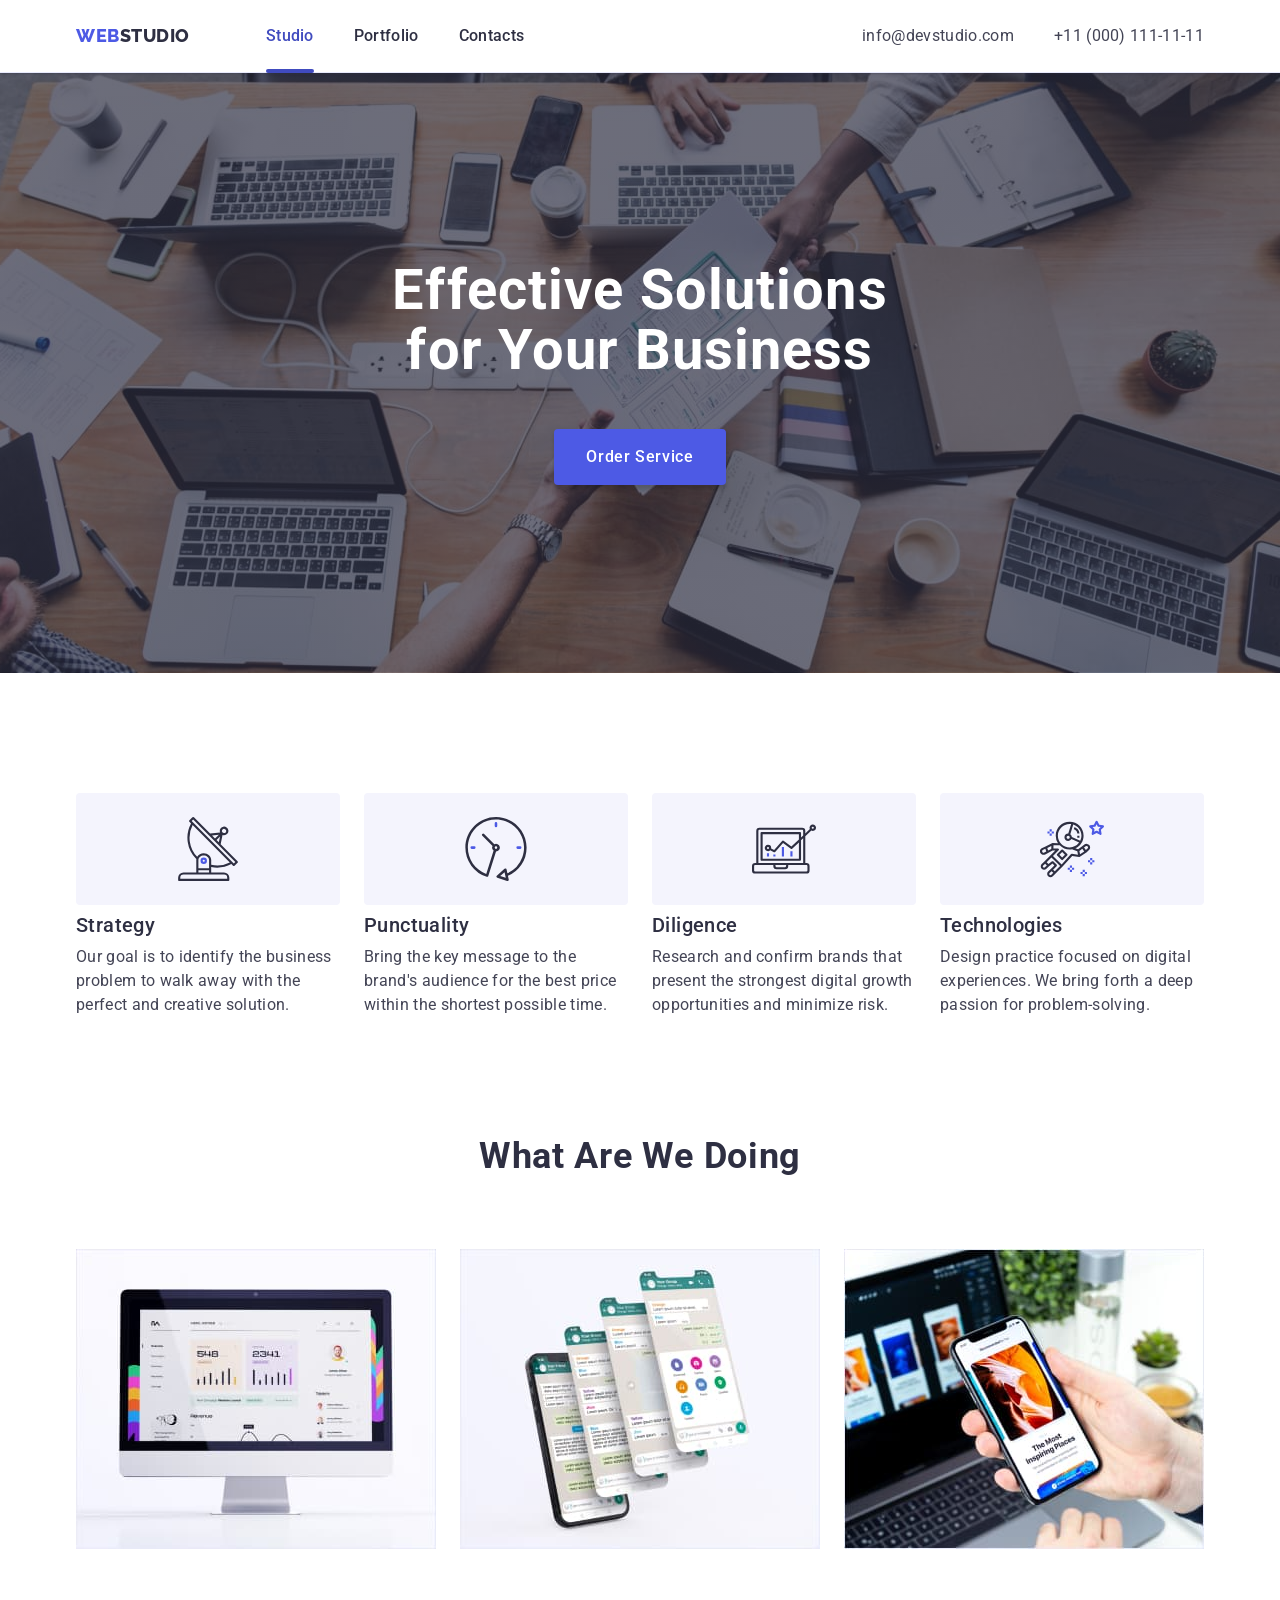
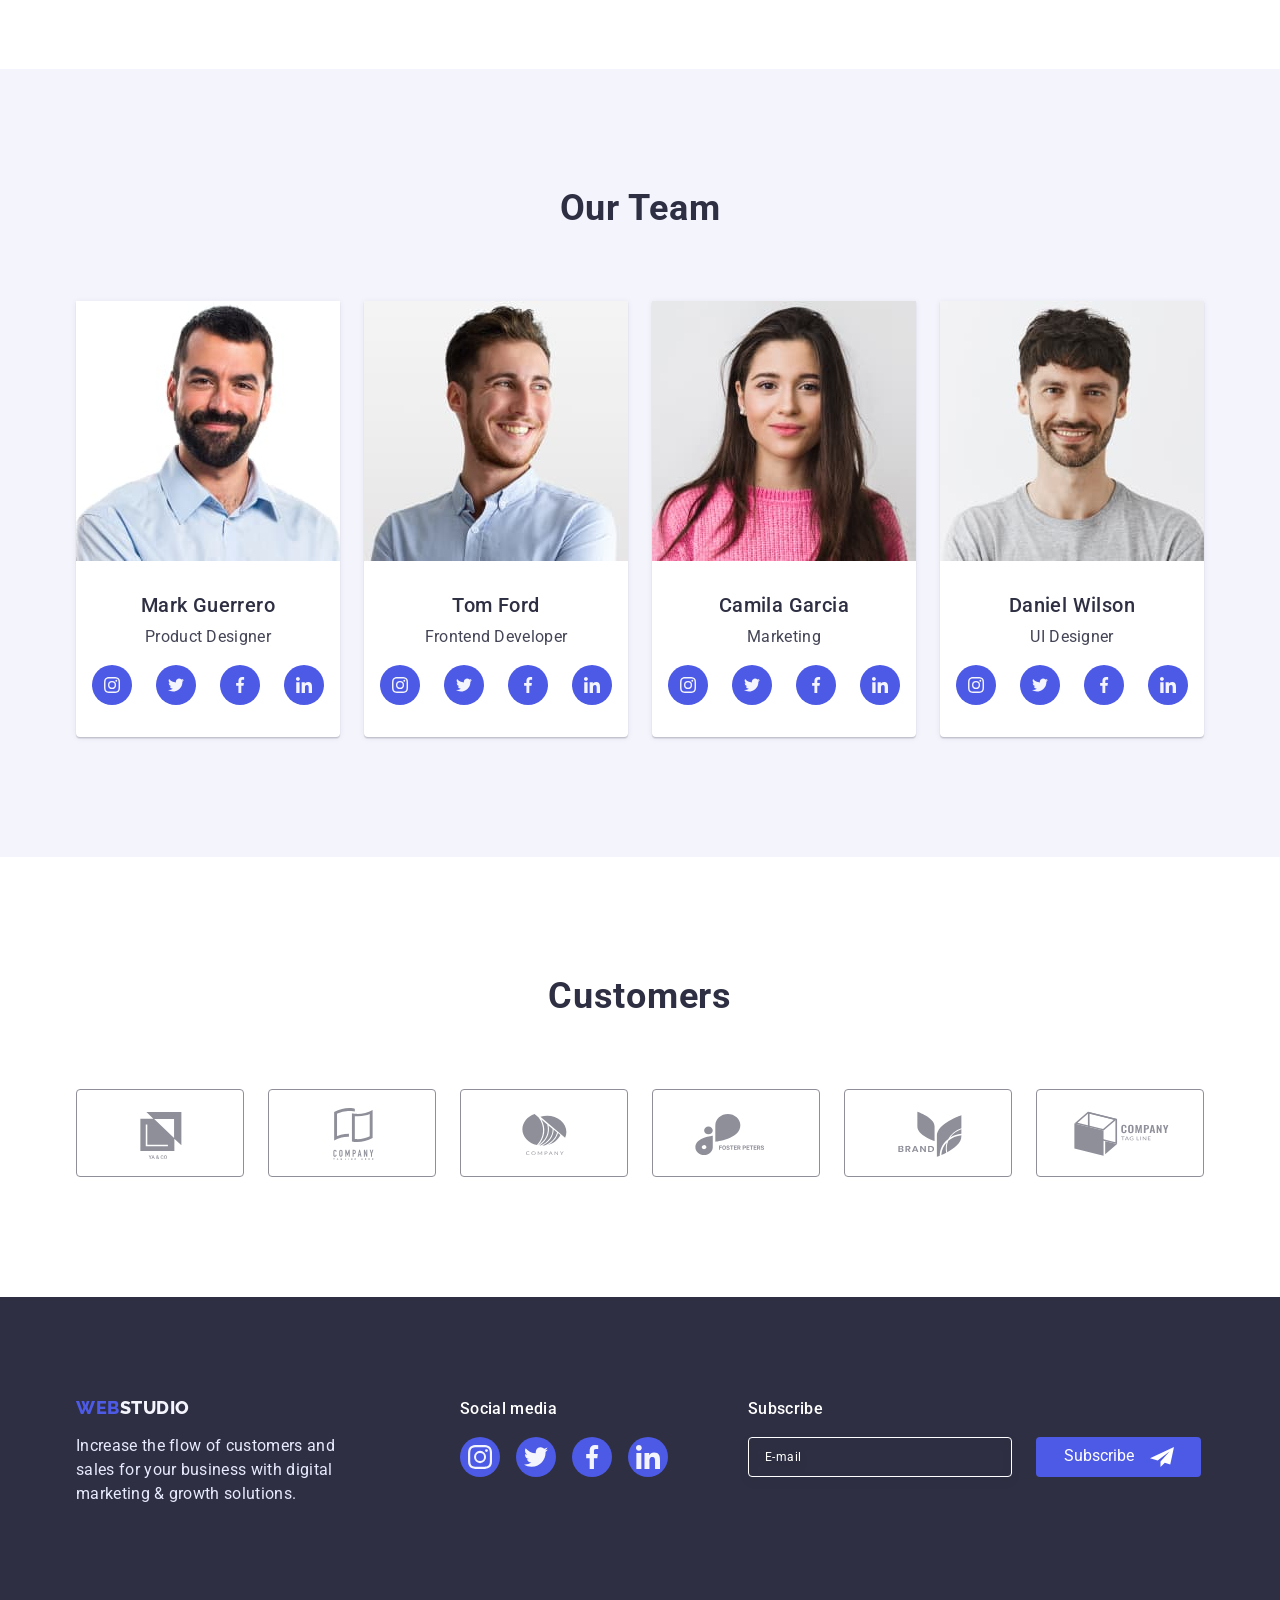
==== index.html @ a4ffb71b "checkbox-hw06" ====
<!DOCTYPE html>
<html lang="en">
<head>
    <meta charset="UTF-8">
    <meta http-equiv="X-UA-Compatible" content="IE=edge">
    <meta name="viewport" content="width=device-width, initial-scale=1.0">
    <title>Document</title>
    <link rel="preconnect" href="https://fonts.googleapis.com">
    <link rel="preconnect" href="https://fonts.gstatic.com" crossorigin>
    <link
        href="https://fonts.googleapis.com/css2?family=Raleway:wght@800&family=Roboto:wght@400;500;700;900&display=swap"
        rel="stylesheet">
    <link rel="stylesheet" href="https://cdnjs.cloudflare.com/ajax/libs/modern-normalize/1.1.0/modern-normalize.css"
        integrity="sha512-Y0MM+V6ymRKN2zStTqzQ227DWhhp4Mzdo6gnlRnuaNCbc+YN/ZH0sBCLTM4M0oSy9c9VKiCvd4Jk44aCLrNS5Q=="
        crossorigin="anonymous" referrerpolicy="no-referrer">
    <link rel="stylesheet" href="./css/styles.css">
</head>
<body>
<!-- HEADER -->
    <header class="main-header">
        <div class="container header-container">
            <nav class="navigation">
                <a class="logo link" href="./index.html">Web<span class="accent-header">Studio</span></a>
                <ul class="nav-menu list">
                    <li class="nav-menu-item"><a class="nav-link studio-link link" href="./index.html">Studio</a></li>
                    <li class="nav-menu-item"><a class="nav-link link" href="./portfolio.html">Portfolio</a></li>
                    <li class="nav-menu-item"><a class="nav-link link" href="">Contacts</a></li>
                </ul>
            </nav>
            <address class="address-header">
                <ul class="address-list list">
                    <li class="address-list-item"><a class="address-info link" href="mailto:info@devstudio.com">info@devstudio.com</a></li>
                    <li class="address-list-item"><a class="address-info link" href="tel:+110001111111">+11 (000) 111-11-11</a></li>
                </ul>
            </address>
        </div>
    </header>
<!-- MAIN -->
    <main>
<!-- SECTION HERO -->
        <section class="section hero">
            <div class="container">
                <h1 class="main-title">Effective Solutions for Your Business</h1>
                <button class="order-btn" type="button" data-modal-open>Order Service</button>
            </div>
        </section>
<!-- SECTION FEATURE -->
        <section class="section section-feature">
            <div class="container">
                <h2 class="visually-hidden">Feature</h2>
                <ul class="feature-list list">
                    <li class="feature-item">
                        <div class="icon-feature-wrap">
                            <svg width="64" height="64" class="icon-feature">
                                <use href="./images/feachures-icons.svg#icon-antenna"></use>
                            </svg>
                        </div>
                        <h3 class="feature-title">Strategy</h3>
                        <p class="feature-desc">Our goal is to identify the business problem to walk away with the perfect and creative solution.</p>
                    </li>
                    <li class="feature-item">
                        <div class="icon-feature-wrap">
                            <svg width="64" height="64" class="icon-feature">
                                <use href="./images/feachures-icons.svg#icon-clock"></use>
                            </svg>
                        </div>
                        <h3 class="feature-title">Punctuality</h3>
                        <p class="feature-desc">Bring the key message to the brand's audience for the best price within the shortest possible time.</p>
                    </li>
                    <li class="feature-item">
                        <div class="icon-feature-wrap">
                            <svg width="64" height="64" class="icon-feature">
                                <use href="./images/feachures-icons.svg#icon-diagram"></use>
                            </svg>
                        </div>
                        <h3 class="feature-title">Diligence</h3>
                        <p class="feature-desc">Research and confirm brands that present the strongest digital growth opportunities and minimize risk.</p>
                    </li>
                    <li class="feature-item">
                        <div class="icon-feature-wrap">
                            <svg width="64" height="64" class="icon-feature">
                                <use href="./images/feachures-icons.svg#icon-astronaut"></use>
                            </svg>
                        </div>
                        <h3 class="feature-title">Technologies</h3>
                        <p class="feature-desc">Design practice focused on digital experiences. We bring forth a deep passion for problem-solving.</p>
                    </li>
                </ul>
            </div>
        </section>
<!-- SECTION WHAT ARE WE DOING -->
        <section class="section we-doing-section">
            <div class="container">
                <h2 class="subtitle">What are we doing</h2>
                <ul class="we-doing-list list">
                    <li class="we-doing-item">
                        <img src="./images/what_are_we_doing/screen.jpg" class="we-doing-img" alt="Computer's screen" width="360" height="300">
                    </li>
                    <li class="we-doing-item">
                        <img src="./images/what_are_we_doing/phones_screens.jpg" class="we-doing-img" alt="Many phone's screens" width="360" height="300">
                    </li>
                    <li class="we-doing-item">
                        <img src="./images/what_are_we_doing/laptop_phone.jpg" class="we-doing-img" alt="laptop and phone" width="360" height="300">
                    </li>
                </ul>
            </div>
        </section>
<!-- SECTION OUR TEAM -->
        <section class="section section-team">
            <div class="container">
                <h2 class="subtitle">Our team</h2>
                <ul class="our-team-list list">
                    <li class="our-team-item">
                        <img src="./images/our_team/mark_guerrero.jpg" class="our-team-img" alt="Photo of Mark Guerrero" width="264" height="260">
                        <div class="team-card-content">
                            <h3 class="worker-name">Mark Guerrero</h3>
                            <p class="worker-position">Product Designer</p>
                            <ul class="team-soc-list list">
                                <li class="team-soc-item item"><a href="" class="team-soc-link link"><svg width="16" height="16" class="team-soc-icon">
                                    <use href="./images/social-icons.svg#icon-instagram"></use>
                                </svg></a></li>
                                <li class="team-soc-item item"><a href="" class="team-soc-link link"><svg width="16" height="16" class="team-soc-icon">
                                    <use href="./images/social-icons.svg#icon-twitter"></use>
                                </svg></a></li>
                                <li class="team-soc-item item"><a href="" class="team-soc-link link"><svg width="16" height="16" class="team-soc-icon">
                                    <use href="./images/social-icons.svg#icon-facebook"></use>
                                </svg></a></li>
                                <li class="team-soc-item item"><a href="" class="team-soc-link link"><svg width="16" height="16" class="team-soc-icon">
                                    <use href="./images/social-icons.svg#icon-linkedin"></use>
                                </svg></a></li>
                            </ul>
                        </div>
                    </li>
                    <li class="our-team-item">
                        <img src="./images/our_team/tom_ford.jpg" class="our-team-img" alt="Photo of Tom Ford" width="264" height="260">
                        <div class="team-card-content">
                            <h3 class="worker-name">Tom Ford</h3>
                            <p class="worker-position">Frontend Developer</p>
                            <ul class="team-soc-list list">
                                <li class="team-soc-item item"><a href="" class="team-soc-link link"><svg width="16" height="16" class="team-soc-icon">
                                    <use href="./images/social-icons.svg#icon-instagram"></use>
                                </svg></a></li>
                                <li class="team-soc-item item"><a href="" class="team-soc-link link"><svg width="16" height="16" class="team-soc-icon">
                                    <use href="./images/social-icons.svg#icon-twitter"></use>
                                </svg></a></li>
                                <li class="team-soc-item item"><a href="" class="team-soc-link link"><svg width="16" height="16" class="team-soc-icon">
                                    <use href="./images/social-icons.svg#icon-facebook"></use>
                                </svg></a></li>
                                <li class="team-soc-item item"><a href="" class="team-soc-link link"><svg width="16" height="16" class="team-soc-icon">
                                    <use href="./images/social-icons.svg#icon-linkedin"></use>
                                </svg></a></li>
                            </ul>
                        </div>
                    </li>
                    <li class="our-team-item">
                        <img src="./images/our_team/camila_garcia.jpg" class="our-team-img" alt="Photo of Camila Garcia" width="264" height="260">
                        <div class="team-card-content">
                            <h3 class="worker-name">Camila Garcia</h3>
                            <p class="worker-position">Marketing</p>
                            <ul class="team-soc-list list">
                                <li class="team-soc-item item"><a href="" class="team-soc-link link"><svg width="16" height="16" class="team-soc-icon">
                                    <use href="./images/social-icons.svg#icon-instagram"></use>
                                </svg></a></li>
                                <li class="team-soc-item item"><a href="" class="team-soc-link link"><svg width="16" height="16" class="team-soc-icon">
                                    <use href="./images/social-icons.svg#icon-twitter"></use>
                                </svg></a></li>
                                <li class="team-soc-item item"><a href="" class="team-soc-link link"><svg width="16" height="16" class="team-soc-icon">
                                    <use href="./images/social-icons.svg#icon-facebook"></use>
                                </svg></a></li>
                                <li class="team-soc-item item"><a href="" class="team-soc-link link"><svg width="16" height="16" class="team-soc-icon">
                                    <use href="./images/social-icons.svg#icon-linkedin"></use>
                                </svg></a></li>
                            </ul>
                        </div>
                    </li>
                    <li class="our-team-item">
                        <img src="./images/our_team/daniel_wilson.jpg" class="our-team-img" alt="Photo of Daniel Wilson" width="264" height="260">
                        <div class="team-card-content">
                            <h3 class="worker-name">Daniel Wilson</h3>
                            <p class="worker-position">UI Designer</p>
                            <ul class="team-soc-list list">
                                <li class="team-soc-item item"><a href="" class="team-soc-link link"><svg width="16" height="16" class="team-soc-icon">
                                    <use href="./images/social-icons.svg#icon-instagram"></use>
                                </svg></a></li>
                                <li class="team-soc-item item"><a href="" class="team-soc-link link"><svg width="16" height="16" class="team-soc-icon">
                                    <use href="./images/social-icons.svg#icon-twitter"></use>
                                </svg></a></li>
                                <li class="team-soc-item item"><a href="" class="team-soc-link link"><svg width="16" height="16" class="team-soc-icon">
                                    <use href="./images/social-icons.svg#icon-facebook"></use>
                                </svg></a></li>
                                <li class="team-soc-item item"><a href="" class="team-soc-link link"><svg width="16" height="16" class="team-soc-icon">
                                    <use href="./images/social-icons.svg#icon-linkedin"></use>
                                </svg></a></li>
                            </ul>
                        </div>
                    </li>
                </ul>
            </div>
        </section>
<!-- SECTION CUSTOMERS -->
        <section class="customers-section section">
            <div class="container">
                <h2 class="subtitle">Customers</h2>
                <ul class="customers-list list">
                    <li class="customers-item item"><a href="" class="customers-link link">
                        <svg width="104" height="56" class="customers-icon">
                            <use href="./images/customers-icons.svg#icon-customer-1"></use>
                        </svg>
                    </a></li>
                    <li class="customers-item item"><a href="" class="customers-link link">
                        <svg width="104" height="56" class="customers-icon">
                            <use href="./images/customers-icons.svg#icon-customer-2"></use>
                        </svg>
                    </a></li>
                    <li class="customers-item item"><a href="" class="customers-link link">
                        <svg width="104" height="56" class="customers-icon">
                            <use href="./images/customers-icons.svg#icon-customer-3"></use>
                        </svg>
                    </a></li>
                    <li class="customers-item item"><a href="" class="customers-link link">
                        <svg width="104" height="56" class="customers-icon">
                            <use href="./images/customers-icons.svg#icon-customer-4"></use>
                        </svg>
                    </a></li>
                    <li class="customers-item item"><a href="" class="customers-link link">
                        <svg width="104" height="56" class="customers-icon">
                            <use href="./images/customers-icons.svg#icon-customer-5"></use>
                        </svg>
                    </a></li>
                    <li class="customers-item item"><a href="" class="customers-link link">
                        <svg width="104" height="56" class="customers-icon">
                            <use href="./images/customers-icons.svg#icon-customer-6"></use>
                        </svg>
                    </a></li>
                </ul>
            </div>
        </section>
    </main>
<!-- FOOTER -->
    <footer class="page-footer">
        <div class="container footer-container">
            <div class="footer-content">
                <a class="logo footer-logo link" href="./index.html">Web<span class="accent-footer">Studio</span></a>
                <p class="footer-text">Increase the flow of customers and sales for your business with digital marketing & growth solutions.</p>
            </div>
            <div class="footer-social">
                <h2 class="footer-header">Social media</h2>
                <ul class="footer-social-list list">
                    <li class="footer-social-item item"><a href="" class="footer-social-link link"><svg width="24" height="24" class="footer-social-icon">
                        <use class="footer-social-icon" href="./images/social-icons.svg#icon-instagram"></use>
                    </svg></a></li>
                    <li class="footer-social-item item"><a href="" class="footer-social-link link"><svg width="24" height="24" class="footer-social-icon">
                        <use href="./images/social-icons.svg#icon-twitter"></use>
                    </svg></a></li>
                    <li class="footer-social-item item"><a href="" class="footer-social-link link"><svg width="24" height="24" class="footer-social-icon">
                        <use href="./images/social-icons.svg#icon-facebook"></use>
                    </svg></a></li>
                    <li class="footer-social-item item"><a href="" class="footer-social-link link"><svg width="24" height="24" class="footer-social-icon">
                        <use href="./images/social-icons.svg#icon-linkedin"></use>
                    </svg></a></li>
                </ul>
            </div>
            <div class="footer-subscribe">
                <h2 class="footer-header">Subscribe</h2>
                <form class="footer-input">
                    <input type="email" name="email" placeholder="E-mail" class="footer-input-email"/>
                    <button type="submit" class="subscribe-btn">Subscribe
                        <svg width="24" height="24" class="footer-plane-icon">
                            <use href="./images/modal-icons.svg#icon-plane"></use>
                        </svg>
                    </button>
                </form>
            </div>
        </div>
    </footer>
<!-- BACKDROP -->
    <div class="backdrop is-hidden" data-modal>
        <div class="modal">
            <button type="button" class="modal-close" data-modal-close>
                <svg width="8" height="8" class="modal-close-icon">
                    <use href="images/social-icons.svg#icon-x-button"></use>
                </svg>
            </button>
            <p class="modal-form-text">Leave your contacts and we will call you back</p>
            <form class="modal-form">
                <div class="input-wraper">
                    <label class="modal-form-label" for="text">Name</label>
                        <div class="input-icon-wrap">
                            <input type="text" name="name" class="modal-form-input" id="text" required/>
                            <svg class="modal-input-icon" width="18" height="24">
                                <use href="./images/modal-icons.svg#icon-modal-person-black"></use>
                            </svg>
                        </div>
                </div>

                <div class="input-wraper">
                    <label class="modal-form-label" for="phone">Phone</label>
                        <div class="input-icon-wrap">
                            <input type="tel" name="phone" class="modal-form-input" id="phone" required/>
                            <svg class="modal-input-icon" width="18" height="24">
                                <use href="./images/modal-icons.svg#icon-modal-phone-black"></use>
                            </svg>
                        </div>
                </div>

                <div class="input-wraper">
                    <label class="modal-form-label" for="email">Email</label>
                        <div class="input-icon-wrap">
                            <input type="email" name="email" class="modal-form-input" id="email">
                            <svg class="modal-input-icon" width="18" height="24">
                                <use href="./images/modal-icons.svg#icon-modal-email-black"></use>
                            </svg>
                        </div>
                </div>

                <div class="textarea-wraper">
                    <label class="modal-form-label" for="usar-comment">Comment</label>
                    <textarea class="modal-textarea" name="comment" id="usar-comment" placeholder="Text input"></textarea>
                </div>

                <div class="checkbox-wraper">
                    <input type="checkbox" class="modal-check" id="privacy" name="user-privacy" value="true"/>
                    <label for="privacy" class="check-text">I accept the terms and conditions of the <a href="">Privacy Policy<a>
                    </label>
                </div>
                <button type="submit" class="send-btn">Send</button>
            </form>
        </div>
    </div>
    <script src="./js/modal.js"></script>
</body>
</html>
---- css/styles.css ----
:root {
    --logo-btn-color: #4d5ae5;
    --hover-color: #404bbf;
    --accent-color: #2e2f42;
    --color-green: #31d0aa;
    --main-color: #434455;
    --color-light-slate: #8e8f99;
    --color-footer-text: #e7e9fc;
    --color-accent-footer: #f4f4fd;
    --color-white: #FFFFFF;
    --color-navy-blue-modal: #2e2f42;
    --color-grey: #2e2f42;
    --gap-8: 8px;
    --gap-24: 24px;
    --gap-40: 40px;
}

p,
h1,
h2,
h3,
h4,
h5,
h6 {
    margin: 0;
}

ul {
    padding-left: 0;
    margin: 0;
}

button {
    cursor: pointer;
}

img {
    display: block;
    max-width: 100%;
}

.list {
    list-style: none;
}

.link {
    text-decoration: none;
}

.section {
    padding-top: 120px;
    padding-bottom: 120px;
}

.container {
    width: 1158px;
    padding-right: 15px;
    padding-left: 15px;
    margin: 0 auto;
}

.visually-hidden {
    position: absolute;
    width: 1px;
    height: 1px;
    margin: -1px;
    border: 0;
    padding: 0;
    white-space: nowrap;
    clip-path: inset(100%);
    clip: rect(0 0 0 0);
    overflow: hidden;
}

body {
    font-family: 'Roboto', sans-serif;
    color: var(--main-color)
}

/***** HEADER *****/

.main-header {
    position: relative;
    padding-top: 24px;
    padding-bottom: 24px;
    border-bottom: 1px solid var(--color-footer-text);
    box-shadow: 0px 2px 1px rgba(46, 47, 66, 0.08), 0px 1px 1px rgba(46, 47, 66, 0.16), 0px 1px 6px rgba(46, 47, 66, 0.08);
}

.header-container {
    display: flex;
    align-items: center;
    justify-content: space-between;
}

.navigation {
    display: flex;
    align-items: center;
}

.navigation > .logo {
    margin-right: 76px;
}

.logo {
    font-family: 'Raleway', sans-serif;
    font-weight: 800;
    font-size: 18px;
    line-height: 1.17;
    letter-spacing: 0.03em;
    text-transform: uppercase;
    color: var(--logo-btn-color);
}

.accent-header {
    color: var(--accent-color);
}

.nav-menu {
    display: flex;
    gap: var(--gap-40);
}

.nav-link {
    font-weight: 500;
    font-size: 16px;
    line-height: 1.5;
    letter-spacing: 0.02em;
    color: var(--accent-color);
    transition-property: color;
    transition-duration: 250ms;
    transition-timing-function: cubic-bezier(0.4, 0, 0.2, 1);
}

.studio-link {
    color: var(--hover-color);
}

.studio-link::after {
    content: '';
    display: block;
    width: 48px;
    height: 4px;
    position: absolute;
    bottom: -1px;
    background: #404BBF;
    border-radius: 2px;
}

.portfolio-link {
    color: var(--hover-color);
}

.portfolio-link::after {
    content: '';
    display: block;
    width: 66px;
    height: 4px;
    position: absolute;
    bottom: -1px;
    background: #404BBF;
    border-radius: 2px;
}

.nav-link:hover,
.nav-link:focus,
.nav-link:active {
    color: var(--hover-color);
}

.address-header {
    font-style: normal;
}

.address-list {
    display: flex;
    gap: var(--gap-40);
}

.address-info {
    font-style: normal;
    font-size: 16px;
    line-height: 1.5;
    letter-spacing: 0.02em;
    color: var(--main-color);
    transition-property: color;
    transition-duration: 250ms;
    transition-timing-function: cubic-bezier(0.4, 0, 0.2, 1);
}

.address-info:is(:hover, :focus) {
    color: var(--hover-color);
}

/***** MAIN *****/

/***** HERO *****/
.hero {
    background-color: var(--accent-color);
    background-image: linear-gradient(rgba(46, 47, 66, 0.7),rgba(46, 47, 66, 0.7)), url(../images/hero-bg.jpg);
    background-repeat: no-repeat;
    background-position: center;
    background-size: cover;
    max-width: 1440px;
    margin: 0 auto;
    padding-top: 188px;
    padding-bottom: 188px;
    text-align: center;
}

.main-title {
    max-width: 496px;
    font-size: 56px;
    line-height: 1.07;
    text-align: center;
    letter-spacing: 0.02em;
    color: var(--color-white);
    margin-bottom: 48px;
    margin-right: auto;
    margin-left: auto;
}

.order-btn {
    font-family: inherit;
    font-weight: 500;
    font-size: 16px;
    line-height: 1.5;
    letter-spacing: 0.04em;
    background-color: var(--logo-btn-color);
    color: var(--color-white);
    box-shadow: 0px 4px 4px rgba(0, 0, 0, 0.15);
    border: none;
    border-radius: 4px;
    padding: 16px 32px;
    margin: 0 auto;
    transition-property: background-color, color;
    transition-duration: 250ms;
    transition-timing-function: cubic-bezier(0.4, 0, 0.2, 1);

}

.order-btn:hover,
.order-btn:focus {
    background-color: var(--hover-color);
    color: var(--color-white);
}

/***** SECTION FEATURE *****/

.feature-container {
    display: flex;
}

.feature-list {
    display: flex;
    gap: var(--gap-24);
}

.feature-item {
    width: calc((100% - 72px)/4);
}

.icon-feature-wrap {
    display: flex;
    justify-content: center;
    align-items: center;
    background: var(--color-accent-footer);
    border-radius: 4px;
    height: 112px;
    margin-bottom: 8px;
}

.feature-title {
    font-weight: 500;
    font-size: 20px;
    line-height: 1.2;
    letter-spacing: 0.02em;
    color: var(--accent-color);
    margin-bottom: 8px;
}

.feature-desc {
    font-size: 16px;
    line-height: 1.5;
    letter-spacing: 0.02em;
}

.subtitle {
    font-size: 36px;
    line-height: 1.11;
    text-align: center;
    letter-spacing: 0.02em;
    text-transform: capitalize;
    color: var(--accent-color);
    margin-bottom: 72px;
}

/***** WHAT ARE WE DOING *****/

.we-doing-section {
    padding-top: 0;
}

.we-doing-list {
    display: flex;
    gap: var(--gap-24);
}

/***** OUR TEAM *****/

.section-team {
    background-color: var(--color-accent-footer);
}

.our-team-list {
    display: flex;
    gap: var(--gap-24);
}

.our-team-item {
    background: var(--color-white);
    box-shadow: 0px 1px 6px rgba(46, 47, 66, 0.08), 0px 1px 1px rgba(46, 47, 66, 0.16), 0px 2px 1px rgba(46, 47, 66, 0.08);
    border-radius: 0px 0px 4px 4px;
    width: calc((100% - 72px)/4);
}

.team-card-content {
    display: flex;
    flex-direction: column;
    justify-content: center;
    align-items: center;
    gap: var(--gap-8);
    padding: 32px 16px;
}

.worker-name {
    font-weight: 500;
    font-size: 20px;
    line-height: 1.2;
    letter-spacing: 0.02em;
    color: var(--accent-color);
}

.worker-position {
    font-size: 16px;
    line-height: 1.5;
    letter-spacing: 0.02em;
    margin-bottom: 8px;
}

.team-soc-list {
    display: flex;
    justify-content: center;
    gap: 24px;
}

.team-soc-item {
    width: 40px;
    height: 40px;
}

.team-soc-link {
    width: 100%;
    height: 100%;
    display: flex;
    align-items: center;
    justify-content: center;
    border-radius: 50%;
    background-color: var(--logo-btn-color);
    transition-property: background-color;
    transition-duration: 250ms;
    transition-timing-function: cubic-bezier(0.4, 0, 0.2, 1);
}

.team-soc-link:hover,
.team-soc-link:focus {
    background-color: var(--hover-color);
}

/***** CUSTOMERS *****/

.customers-list {
    display: flex;
    flex-direction: row;
    align-items: flex-start;
    padding: 0px;
    gap: 24px;
}

.customers-item {
    height: 88px;
    width: calc((100% - 120px)/6);
}

.customers-icon {
    fill: var(--color-light-slate);
    transition-property: fill;
    transition-duration: 250ms;
    transition-timing-function: cubic-bezier(0.4, 0, 0.2, 1);
}

.customers-link {
    width: 100%;
    height: 100%;
    display: flex;
    justify-content: center;
    align-items: center;
    border: 1px solid var(--color-light-slate);
    border-radius: 4px;
    transition-property: border;
    transition-duration: 250ms;
    transition-timing-function: cubic-bezier(0.4, 0, 0.2, 1);
}

.customers-link:hover,
.customers-link:focus {
    border: 1px solid var(--hover-color);
}

.customers-link:hover .customers-icon,
.customers-link:focus .customers-icon {
    fill: var(--hover-color);
}

/***** FOOTER *****/

.page-footer {
    background-color: var(--accent-color);
    padding-top: 100px;
    padding-bottom: 100px;
}

.footer-container {
    display: flex;
}

.footer-content {
    width: 264px;
    margin-right: 120px;
}

.footer-logo {
    display: inline-block;
    padding: 0px;
    margin-bottom: 16px;
}

.accent-footer {
    color: var(--color-accent-footer);
}

.footer-text {
    font-size: 16px;
    line-height: 1.5;
    letter-spacing: 0.02em;
    color: var(--color-footer-text);
}

.footer-social {
    width: 208px;
    margin-right: 80px;
}

.footer-header {
    font-weight: 500;
    font-size: 16px;
    line-height: 1.5;
    letter-spacing: 0.02em;
    color: var(--color-white);
    margin-bottom: 16px;
}

.footer-social-list {
    display: flex;
    justify-content: center;
    gap: 16px;
}


.footer-social-item {
    width: 40px;
    height: 40px;
}

.footer-social-link {
    width: 40px;
    height: 40px;
    display: flex;
    justify-content: center;
    align-items: center;
    padding: 8px;
    border-radius: 50px;
    background-color: var(--logo-btn-color);
    transition-property: background-color;
    transition-duration: 250ms;
    transition-timing-function: cubic-bezier(0.4, 0, 0.2, 1);
}

.footer-social-link:hover,
.footer-social-link:focus {
    background-color: var(--color-green);;
}

.footer-subscribe {
    width: 453px;
}

.footer-input {
    display: flex;
    justify-content: center;
    gap: 24px;
}

.footer-input-email {
    font-size: 12px;
    line-height: 2;
    display: flex;
    align-items: center;
    letter-spacing: 0.04em;
    color: var(--color-white);
    padding: 8px 16px;
    width: 264px;
    height: 40px;
    border: 1px solid #FFFFFF;
    filter: drop-shadow(0px 4px 4px rgba(0, 0, 0, 0.15));
    border-radius: 4px;
    background-color: transparent;
}

.footer-input-email::placeholder {
    font-size: 12px;
    line-height: 2;
    display: flex;
    align-items: center;
    letter-spacing: 0.04em;
    color: var(--color-white);
}

.subscribe-btn {
    display: flex;
    justify-content: center;
    align-items: center;
    gap: 16px;
    padding: 8px 24px;
    width: 165px;
    height: 40px;
    background-color:  var(--logo-btn-color);
    color: var(--color-white);
    border-color: transparent;
    border-radius: 4px;
    transition-property: background-color, color;
    transition-duration: 250ms;
    transition-timing-function: cubic-bezier(0.4, 0, 0.2, 1);
}

.subscribe-btn:hover,
.subscribe-btn:focus {
    background-color: var(--hover-color);
    color: var(--color-white);
}

/***** BACKDROP *****/

.backdrop {
    position: fixed;
    top: 0;
    width: 100%;
    height: 100%;
    background-color: rgba(46, 47, 66, 0.4);
    transition: opacity, visibility;
    transition-duration: 300ms;
    transition-timing-function: linear;
}

.is-hidden {
    opacity: 0;
    visibility: hidden;
    pointer-events: none;
}

.modal {
    position: absolute;
    top: 50%;
    left: 50%;
    padding: 32px;
    width: 408px;
    min-height: 576px;
    background-color: #FCFCFC;
    box-shadow: 0px 1px 1px rgba(0, 0, 0, 0.14), 0px 1px 3px rgba(0, 0, 0, 0.12), 0px 2px 1px rgba(0, 0, 0, 0.2);
    border-radius: 4px;
    transform: translate(-50%, -50%) scaleY(1);
    transition: transform 300ms linear;
}

.backdrop.is-hidden .modal {
    transform: translate(-50%, -50%) scaleY(0);
}

.modal-close {
    position: absolute;
    top: 32px;
    left: 360px;
    margin-bottom: 24px;
    display: flex;
    justify-content: center;
    align-items: center;
    margin-left: auto;
    width: 24px;
    height: 24px;
    background-color: var(--color-footer-text);
    border: 1px solid rgba(0, 0, 0, 0.1);
    border-radius: 50%;
}

.modal-close:hover,
.modal-close:focus {
    background-color: var(--hover-color);
    border-radius: 50%;
}

.modal-close:hover .modal-close-icon,
.modal-close:hover .modal-close-icon {
    fill: var(--color-white);
}

.modal-form-text {
    margin-bottom: 16px;
    font-weight: 500;
    font-size: 16px;
    line-height: 1.5;
    text-align: center;
    letter-spacing: 0.02em;
    color: #2E2F42;
}

.modal-form-label {
    display: block;
    margin-bottom: 4px;
    font-size: 12px;
    line-height: 1.17;
    letter-spacing: 0.04em;
    color: #8E8F99;
}

.input-icon-wrap {
    position: relative;
}

.modal-form-input {
    padding-left: 38px;
    width: 100%;
    height: 40px;
    border: 1px solid rgba(46, 47, 66, 0.4);
    border-radius: 4px;
    background-color: transparent;
    font-size: 14px;
    color: #2E2F42;
    outline: transparent;
}

.modal-input-icon {
    position: absolute;
    top: 8px;
    left: 16px;
}

.input-wraper {
    margin-bottom: 8px;
}

.modal-form-input:focus {
    border-color: #4D5AE5;
}

.modal-form-input:focus + .modal-input-icon {
    fill: #4D5AE5;
}

.textarea-wraper {
    margin-bottom: 16px;
}

.modal-textarea {
    padding: 8px 16px;
    width: 100%;
    height: 120px;
    border: 1px solid rgba(46, 47, 66, 0.4);
    border-radius: 4px;
    background-color: transparent;
    font-size: 14px;
    color: #2E2F42;
    resize: none;
    outline: transparent;
}

.modal-textarea:focus {
    border-color: #4D5AE5;
}

.checkbox-wraper {
    margin-bottom: 24px;
}

.check-text::before {
    content: '';
    display: block;
    width: 16px;
    height: 16px;
    border: 1px solid rgba(46, 47, 66, 0.4);
    border-radius: 2px;
}

.check-text {
    display: flex;
}

.send-btn {
    width: 169px;
    height: 56px;
    background-color: #4D5AE5;
    box-shadow: 0px 4px 4px rgba(0, 0, 0, 0.15);
    border-radius: 4px;
    border-color: transparent;
    color: #ffffff;font-weight: 500;
    line-height: 1.5;
    letter-spacing: 0.04em;
    display: flex;
    justify-content: center;
    align-items: center;
    padding: 16px 32px;
}

/*--------- PORTFOLIO ---------*/

/***** BUTTON LIST *****/

.project-btn {
    font-family: inherit;
    font-weight: 500;
    font-size: 16px;
    line-height: 1.5;
    letter-spacing: 0.04em;
    background-color: var(--color-accent-footer);
    color: var(--logo-btn-color);
    border: 1px solid var(--color-footer-text);
    border-radius: 4px;
    padding: 12px 24px;
    transition-property: background-color, color, box-shadow, border-color;
    transition-duration: 250ms;
    transition-timing-function: cubic-bezier(0.4, 0, 0.2, 1);
}

.project-btn:hover,
.project-btn:focus {
    background-color: var(--hover-color);
    color: var(--color-white);
    box-shadow: 0px 3px 1px rgba(0, 0, 0, 0.1), 0px 2px 1px rgba(0, 0, 0, 0.08), 0px 2px 2px rgba(0, 0, 0, 0.12);
    border-color: var(--hover-color);
}

.project-btn-list {
    display: flex;
    flex-direction: row;
    justify-content: center;
    align-items: flex-start;
    padding: 0px;
    gap: var(--gap-24);
    margin-bottom: 72px;
}

.project-card-link {
    display: block;
    transition-property: box-shadow;
    transition-duration: 250ms;
    transition-timing-function: cubic-bezier(0.4, 0, 0.2, 1);
}

.project-card-link:hover,
.project-card-link:focus {
    box-shadow: 0px 1px 6px rgba(46, 47, 66, 0.08), 0px 1px 1px rgba(46, 47, 66, 0.16), 0px 2px 1px rgba(46, 47, 66, 0.08);
}

/***** PROJECTS LIST *****/

.projects-section {
    padding-top: 96px;
}

.project-list {
    display: flex;
    flex-wrap: wrap;
    gap: 48px 24px;
}

.project-item {
    width: calc((100% - 48px)/3);
}

.project-card-link:hover .overlay,
.project-card-link:focus .overlay {
    transform: translate(0, 0);
}

.project-card-content {
    display: flex;
    flex-direction: column;
    justify-content: center;
    align-items: flex-start;
    padding: 32px 16px;
    gap: var(--gap-8);
    border: 1px solid var(--color-footer-text);
    border-top: none;
}

.project-card {
    position: relative;
    overflow: hidden;
}

.overlay {
    position: absolute;
    top: 0;
    left: 0;
    width: 100%;
    height: 100%;
    transform: translate(0, 100%);
    transition-property: transform;
    transition-duration: 250ms;
    transition-timing-function: cubic-bezier(0.4, 0, 0.2, 1);

    padding: 40px 32px;
    font-size: 16px;
    line-height: 1.5;
    letter-spacing: 0.02em;
    color: var(--color-accent-footer);
    background: var(--logo-btn-color);
}

.project-name {
    font-weight: 500;
    font-size: 20px;
    line-height: 1.2;
    letter-spacing: 0.02em;
    color: var(--accent-color);
}

.project-type {
    font-size: 16px;
    line-height: 1.5;
    letter-spacing: 0.02em;
    color: var(--main-color);
}
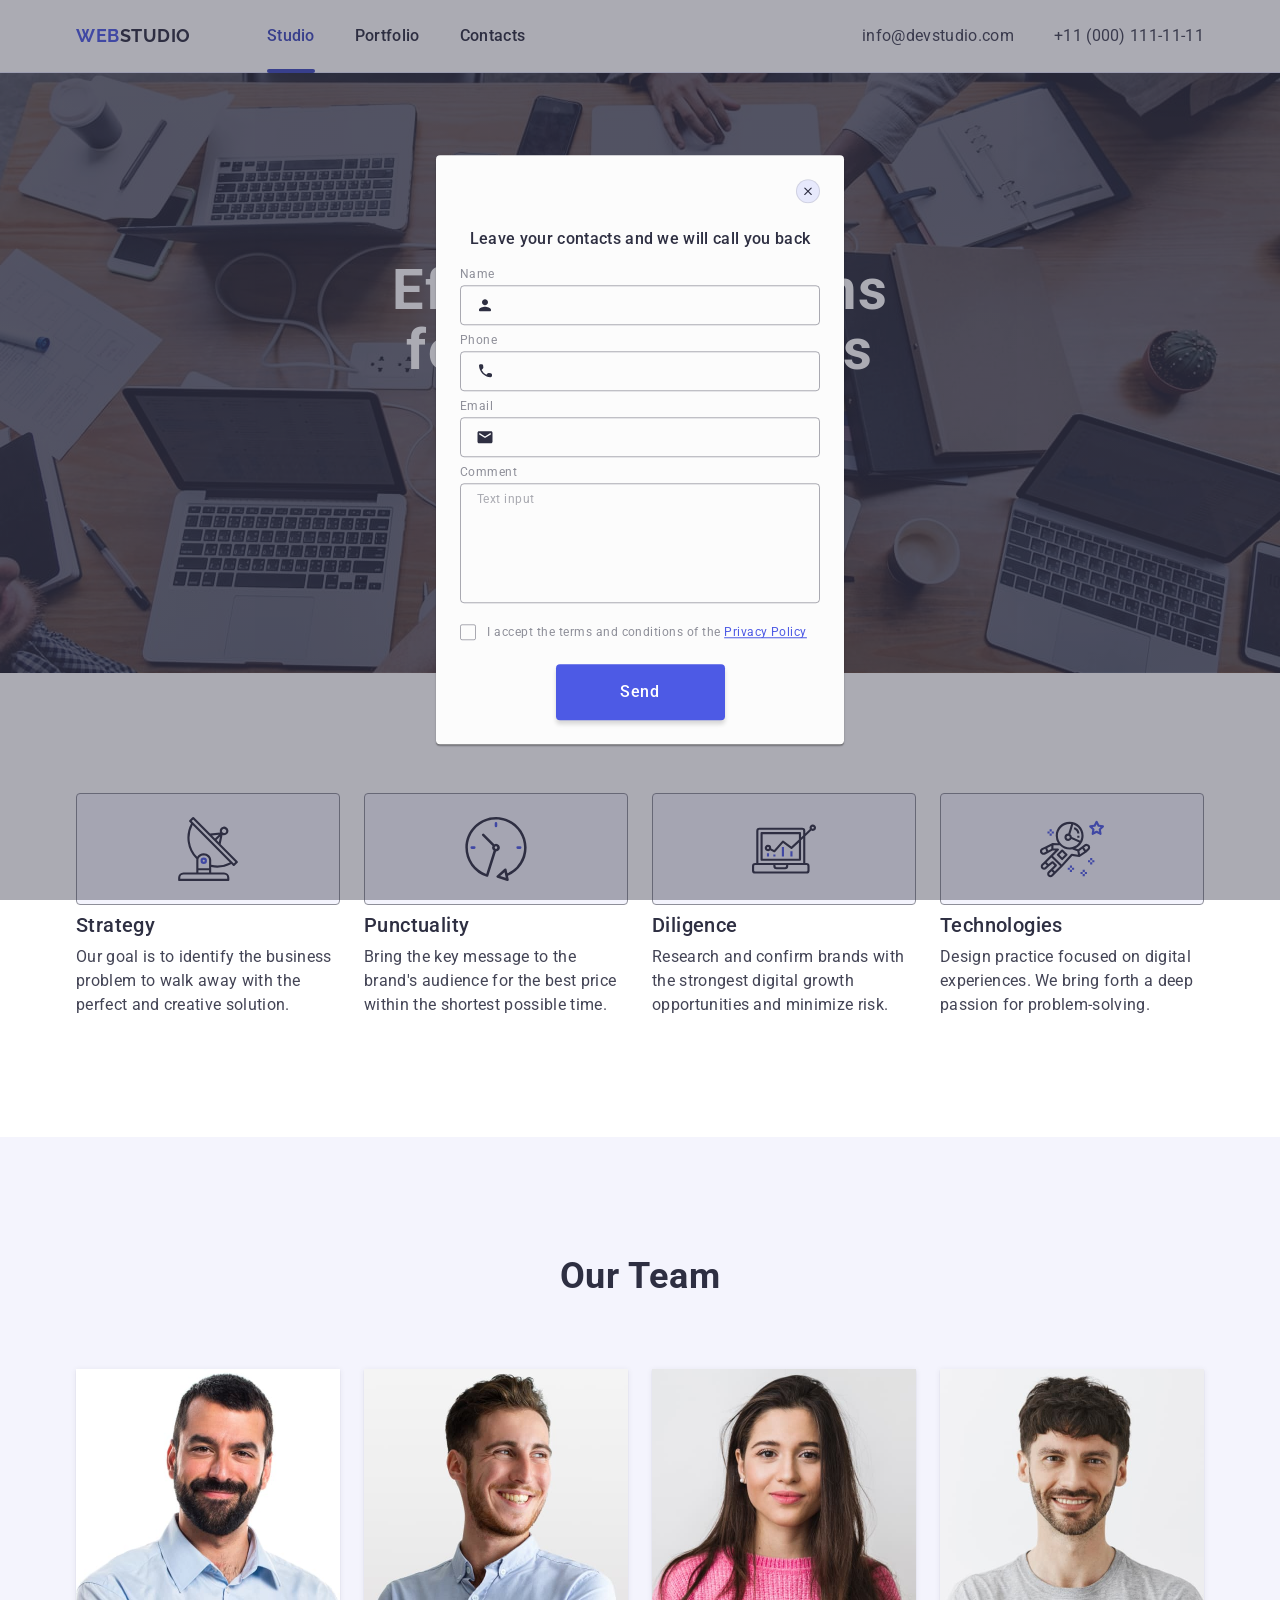
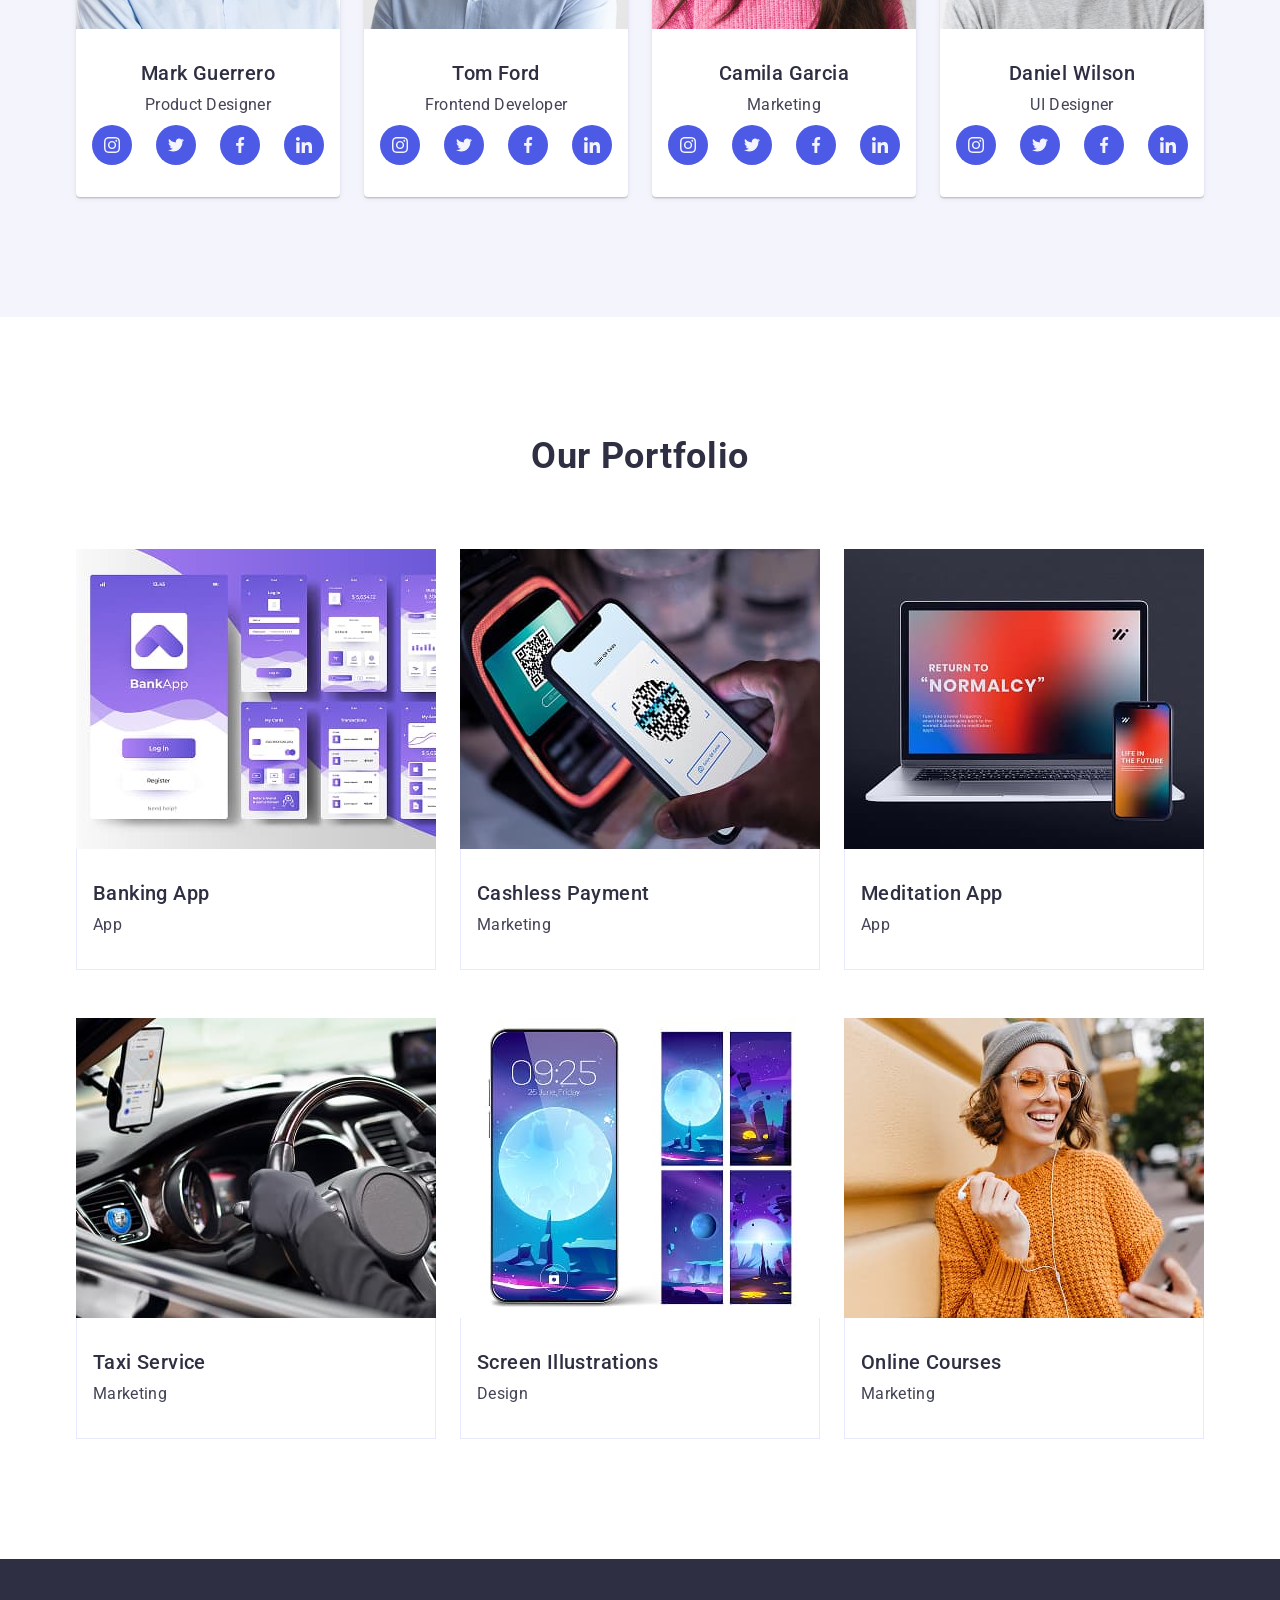
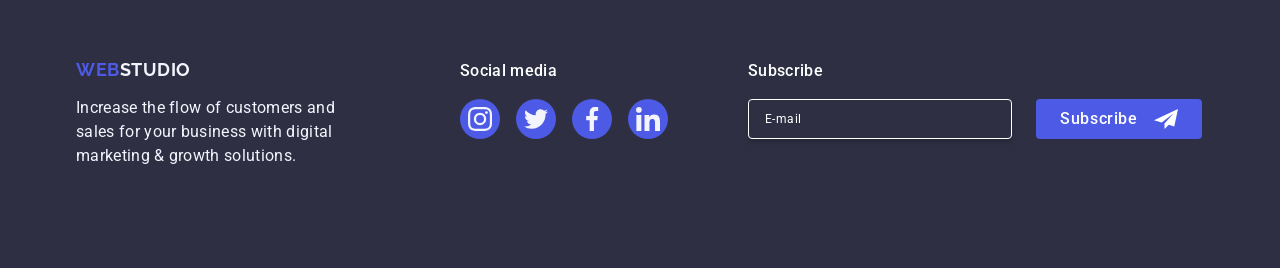
==== commit 1ba34d9e: "Initial commit" ====
--- a/index.html
+++ b/index.html
@@ -1,332 +1,600 @@
 <!DOCTYPE html>
 <html lang="en">
-<head>
-    <meta charset="UTF-8">
-    <meta http-equiv="X-UA-Compatible" content="IE=edge">
-    <meta name="viewport" content="width=device-width, initial-scale=1.0">
-    <title>Document</title>
-    <link rel="preconnect" href="https://fonts.googleapis.com">
-    <link rel="preconnect" href="https://fonts.gstatic.com" crossorigin>
+  <head>
+    <meta charset="UTF-8" />
+    <meta name="viewport" content="width=device-width, initial-scale=1.0" />
+    <title>WebStudio</title>
+    <link rel="preconnect" href="https://fonts.googleapis.com" />
+    <link rel="preconnect" href="https://fonts.gstatic.com" crossorigin />
     <link
-        href="https://fonts.googleapis.com/css2?family=Raleway:wght@800&family=Roboto:wght@400;500;700;900&display=swap"
-        rel="stylesheet">
-    <link rel="stylesheet" href="https://cdnjs.cloudflare.com/ajax/libs/modern-normalize/1.1.0/modern-normalize.css"
-        integrity="sha512-Y0MM+V6ymRKN2zStTqzQ227DWhhp4Mzdo6gnlRnuaNCbc+YN/ZH0sBCLTM4M0oSy9c9VKiCvd4Jk44aCLrNS5Q=="
-        crossorigin="anonymous" referrerpolicy="no-referrer">
-    <link rel="stylesheet" href="./css/styles.css">
-</head>
-<body>
-<!-- HEADER -->
-    <header class="main-header">
-        <div class="container header-container">
-            <nav class="navigation">
-                <a class="logo link" href="./index.html">Web<span class="accent-header">Studio</span></a>
-                <ul class="nav-menu list">
-                    <li class="nav-menu-item"><a class="nav-link studio-link link" href="./index.html">Studio</a></li>
-                    <li class="nav-menu-item"><a class="nav-link link" href="./portfolio.html">Portfolio</a></li>
-                    <li class="nav-menu-item"><a class="nav-link link" href="">Contacts</a></li>
+      href="https://fonts.googleapis.com/css2?family=Raleway:wght@700&family=Roboto:wght@400;500;700&display=swap"
+      rel="stylesheet"
+    />
+    <link
+      rel="stylesheet"
+      href="https://cdnjs.cloudflare.com/ajax/libs/modern-normalize/3.0.1/modern-normalize.min.css"
+      integrity="sha512-q6WgHqiHlKyOqslT/lgBgodhd03Wp4BEqKeW6nNtlOY4quzyG3VoQKFrieaCeSnuVseNKRGpGeDU3qPmabCANg=="
+      crossorigin="anonymous"
+      referrerpolicy="no-referrer"
+    />
+    <link rel="stylesheet" href="./css/styles.css" />
+  </head>
+  <body>
+    <!-- #region header -->
+    <header class="header">
+      <div class="container header-container">
+        <nav class="nav-header">
+          <a href="./index.html" class="logo"
+            >Web<span class="logo-span">Studio</span></a
+          >
+          <ul class="header-list nav-list">
+            <li class="header-list-item">
+              <a href="./index.html" class="header-list-item-link link current"
+                >Studio</a
+              >
+            </li>
+            <li class="header-list-item">
+              <a href="" class="header-list-item-link link">Portfolio</a>
+            </li>
+            <li class="header-list-item">
+              <a href="" class="header-list-item-link link">Contacts</a>
+            </li>
+          </ul>
+        </nav>
+        <address class="address">
+          <ul class="address-list header-address">
+            <li class="address-list-item">
+              <a href="mailto:info@devstudio.com" class="address-item-link link"
+                >info@devstudio.com</a
+              >
+            </li>
+            <li class="address-list-item">
+              <a href="tel:+110001111111" class="address-item-link link"
+                >+11 (000) 111-11-11</a
+              >
+            </li>
+          </ul>
+        </address>
+      </div>
+    </header>
+    <!-- #endregion header -->
+    <main>
+      <!--#region Hero -->
+      <section class="section-hero">
+        <div class="container">
+          <h1 class="hero-title">Effective Solutions for Your Business</h1>
+          <button type="button" class="button">Order Service</button>
+        </div>
+      </section>
+      <!--#endregion end Hero -->
+      <!-- #region About us -->
+      <section class="section-aboutus">
+        <div class="container">
+          <h2 class="visually-hidden">About us</h2>
+          <ul class="aboutus-list">
+            <li class="aboutus-list-item">
+              <div class="aboutus-icon-wrap">
+                <svg class="aboutus-icon" width="64" height="64">
+                  <use href="./images/icons.svg#icon-antenna-icon"></use>
+                </svg>
+              </div>
+              <h3 class="subtitle">Strategy</h3>
+              <p class="text">
+                Our goal is to identify the business problem to walk away with
+                the perfect and creative solution.
+              </p>
+            </li>
+            <li class="aboutus-list-item">
+              <div class="aboutus-icon-wrap">
+                <svg class="aboutus-icon" width="64" height="64">
+                  <use href="./images/icons.svg#icon-clock-icon"></use>
+                </svg>
+              </div>
+              <h3 class="subtitle">Punctuality</h3>
+              <p class="text">
+                Bring the key message to the brand's audience for the best price
+                within the shortest possible time.
+              </p>
+            </li>
+            <li class="aboutus-list-item">
+              <div class="aboutus-icon-wrap">
+                <svg class="aboutus-icon" width="64" height="64">
+                  <use href="./images/icons.svg#icon-diagram-icon"></use>
+                </svg>
+              </div>
+              <h3 class="subtitle">Diligence</h3>
+              <p class="text">
+                Research and confirm brands with the strongest digital growth
+                opportunities and minimize risk.
+              </p>
+            </li>
+            <li class="aboutus-list-item">
+              <div class="aboutus-icon-wrap">
+                <svg class="aboutus-icon" width="64" height="64">
+                  <use href="./images/icons.svg#icon-astronaut-icon"></use>
+                </svg>
+              </div>
+              <h3 class="subtitle">Technologies</h3>
+              <p class="text">
+                Design practice focused on digital experiences. We bring forth a
+                deep passion for problem-solving.
+              </p>
+            </li>
+          </ul>
+        </div>
+      </section>
+      <!-- #endregion end About us -->
+      <!-- #region Our team -->
+      <section class="team-section">
+        <div class="container">
+          <h2 class="section-title">Our Team</h2>
+          <ul class="team-list">
+            <li class="team-list-item">
+              <img
+                src="./images/our-team/mark_guerrero.jpg"
+                alt="photo_mark_guerrero"
+                width="264"
+                height="260"
+                class="team-img"
+              />
+              <div class="team-item-content">
+                <h3 class="subtitle team-name">Mark Guerrero</h3>
+                <p class="text team-text">Product Designer</p>
+                <ul class="team-social-icon-list">
+                  <li class="team-social-item">
+                    <a href="#" class="team-social-link">
+                      <svg class="social-icon" width="16" height="16">
+                        <use
+                          href="./images/icons.svg#icon-instagram-icon"
+                        ></use>
+                      </svg>
+                    </a>
+                  </li>
+                  <li class="team-social-item">
+                    <a href="#" class="team-social-link">
+                      <svg class="social-icon" width="16" height="16">
+                        <use href="./images/icons.svg#icon-twitter-icon"></use>
+                      </svg>
+                    </a>
+                  </li>
+                  <li class="team-social-item">
+                    <a href="#" class="team-social-link">
+                      <svg class="social-icon" width="16" height="16">
+                        <use href="./images/icons.svg#icon-facebook-icon"></use>
+                      </svg>
+                    </a>
+                  </li>
+                  <li class="team-social-item">
+                    <a href="#" class="team-social-link">
+                      <svg class="social-icon" width="16" height="16">
+                        <use href="./images/icons.svg#icon-linkedin-icon"></use>
+                      </svg>
+                    </a>
+                  </li>
                 </ul>
-            </nav>
-            <address class="address-header">
-                <ul class="address-list list">
-                    <li class="address-list-item"><a class="address-info link" href="mailto:info@devstudio.com">info@devstudio.com</a></li>
-                    <li class="address-list-item"><a class="address-info link" href="tel:+110001111111">+11 (000) 111-11-11</a></li>
+              </div>
+            </li>
+            <li class="team-list-item">
+              <img
+                src="./images/our-team/tom_ford.jpg"
+                alt="photo_tom_ford"
+                width="264"
+                height="260"
+                class="team-img"
+              />
+              <div class="team-item-content">
+                <h3 class="subtitle team-name">Tom Ford</h3>
+                <p class="text team-text">Frontend Developer</p>
+                <ul class="team-social-icon-list">
+                  <li class="team-social-item">
+                    <a href="#" class="team-social-link">
+                      <svg class="social-icon" width="16" height="16">
+                        <use
+                          href="./images/icons.svg#icon-instagram-icon"
+                        ></use>
+                      </svg>
+                    </a>
+                  </li>
+                  <li class="team-social-item">
+                    <a href="#" class="team-social-link">
+                      <svg class="social-icon" width="16" height="16">
+                        <use href="./images/icons.svg#icon-twitter-icon"></use>
+                      </svg>
+                    </a>
+                  </li>
+                  <li class="team-social-item">
+                    <a href="#" class="team-social-link">
+                      <svg class="social-icon" width="16" height="16">
+                        <use href="./images/icons.svg#icon-facebook-icon"></use>
+                      </svg>
+                    </a>
+                  </li>
+                  <li class="team-social-item">
+                    <a href="#" class="team-social-link">
+                      <svg class="social-icon" width="16" height="16">
+                        <use href="./images/icons.svg#icon-linkedin-icon"></use>
+                      </svg>
+                    </a>
+                  </li>
                 </ul>
-            </address>
+              </div>
+            </li>
+            <li class="team-list-item">
+              <img
+                src="./images/our-team/camila_garcia.jpg"
+                alt="photo_camila_garcia"
+                width="264"
+                height="260"
+                class="team-img"
+              />
+              <div class="team-item-content">
+                <h3 class="subtitle team-name">Camila Garcia</h3>
+                <p class="text team-text">Marketing</p>
+                <ul class="team-social-icon-list">
+                  <li class="team-social-item">
+                    <a href="#" class="team-social-link">
+                      <svg class="social-icon" width="16" height="16">
+                        <use
+                          href="./images/icons.svg#icon-instagram-icon"
+                        ></use>
+                      </svg>
+                    </a>
+                  </li>
+                  <li class="team-social-item">
+                    <a href="#" class="team-social-link">
+                      <svg class="social-icon" width="16" height="16">
+                        <use href="./images/icons.svg#icon-twitter-icon"></use>
+                      </svg>
+                    </a>
+                  </li>
+                  <li class="team-social-item">
+                    <a href="#" class="team-social-link">
+                      <svg class="social-icon" width="16" height="16">
+                        <use href="./images/icons.svg#icon-facebook-icon"></use>
+                      </svg>
+                    </a>
+                  </li>
+                  <li class="team-social-item">
+                    <a href="#" class="team-social-link">
+                      <svg class="social-icon" width="16" height="16">
+                        <use href="./images/icons.svg#icon-linkedin-icon"></use>
+                      </svg>
+                    </a>
+                  </li>
+                </ul>
+              </div>
+            </li>
+            <li class="team-list-item">
+              <img
+                src="./images/our-team/daniel_wilson.jpg"
+                alt="photo_daniel_wilson"
+                width="264"
+                height="260"
+                class="team-img"
+              />
+              <div class="team-item-content">
+                <h3 class="subtitle team-name">Daniel Wilson</h3>
+                <p class="text team-text">UI Designer</p>
+                <ul class="team-social-icon-list">
+                  <li class="team-social-item">
+                    <a href="#" class="team-social-link">
+                      <svg class="social-icon" width="16" height="16">
+                        <use
+                          href="./images/icons.svg#icon-instagram-icon"
+                        ></use>
+                      </svg>
+                    </a>
+                  </li>
+                  <li class="team-social-item">
+                    <a href="#" class="team-social-link">
+                      <svg class="social-icon" width="16" height="16">
+                        <use href="./images/icons.svg#icon-twitter-icon"></use>
+                      </svg>
+                    </a>
+                  </li>
+                  <li class="team-social-item">
+                    <a href="#" class="team-social-link">
+                      <svg class="social-icon" width="16" height="16">
+                        <use href="./images/icons.svg#icon-facebook-icon"></use>
+                      </svg>
+                    </a>
+                  </li>
+                  <li class="team-social-item">
+                    <a href="#" class="team-social-link">
+                      <svg class="social-icon" width="16" height="16">
+                        <use href="./images/icons.svg#icon-linkedin-icon"></use>
+                      </svg>
+                    </a>
+                  </li>
+                </ul>
+              </div>
+            </li>
+          </ul>
         </div>
-    </header>
-<!-- MAIN -->
-    <main>
-<!-- SECTION HERO -->
-        <section class="section hero">
-            <div class="container">
-                <h1 class="main-title">Effective Solutions for Your Business</h1>
-                <button class="order-btn" type="button" data-modal-open>Order Service</button>
+      </section>
+      <!-- #endregion end Our team -->
+      <!-- #region Our Portfolio -->
+      <section class="portfolio-section">
+        <div class="container">
+          <h2 class="portfolio-title section-title">Our Portfolio</h2>
+          <ul class="portfolio-list">
+            <li class="portfolio-list-item">
+              <div class="portfolio-overlay">
+                <img
+                  src="./images/our-portfolio/banking-app.jpg"
+                  alt="Screenshots of banking app pages"
+                  width="360"
+                  height="300"
+                  class="portfolio-item-img"
+                />
+                <p class="overlay-text">
+                  14 Stylish and User-Friendly App Design Concepts · Task
+                  Manager App · Calorie Tracker App · Exotic Fruit Ecommerce App
+                  · Cloud Storage App
+                </p>
+              </div>
+              <div class="portfolio-item-content">
+                <h3 class="subtitle">Banking App</h3>
+                <p class="text">App</p>
+              </div>
+            </li>
+            <li class="portfolio-list-item">
+              <div class="portfolio-overlay">
+                <img
+                  src="./images/our-portfolio/cashless-payment.jpg"
+                  alt="Paying through terminal with a phone"
+                  width="360"
+                  height="300"
+                  class="portfolio-item-img"
+                />
+                <p class="overlay-text">
+                  14 Stylish and User-Friendly App Design Concepts · Task
+                  Manager App · Calorie Tracker App · Exotic Fruit Ecommerce App
+                  · Cloud Storage App
+                </p>
+              </div>
+              <div class="portfolio-item-content">
+                <h3 class="subtitle">Cashless Payment</h3>
+                <p class="text">Marketing</p>
+              </div>
+            </li>
+            <li class="portfolio-list-item">
+              <div class="portfolio-overlay">
+                <img
+                  src="./images/our-portfolio/meditation-app.jpg"
+                  alt="Phone and laptop showing meditation app"
+                  width="360"
+                  height="300"
+                  class="portfolio-item-img"
+                />
+                <p class="overlay-text">
+                  14 Stylish and User-Friendly App Design Concepts · Task
+                  Manager App · Calorie Tracker App · Exotic Fruit Ecommerce App
+                  · Cloud Storage App
+                </p>
+              </div>
+              <div class="portfolio-item-content">
+                <h3 class="subtitle">Meditation App</h3>
+                <p class="text">App</p>
+              </div>
+            </li>
+            <li class="portfolio-list-item">
+              <div class="portfolio-overlay">
+                <img
+                  src="./images/our-portfolio/taxi-service.jpg"
+                  alt="Hands on the wheel inside the car"
+                  width="360"
+                  height="300"
+                  class="portfolio-item-img"
+                />
+                <p class="overlay-text">
+                  14 Stylish and User-Friendly App Design Concepts · Task
+                  Manager App · Calorie Tracker App · Exotic Fruit Ecommerce App
+                  · Cloud Storage App
+                </p>
+              </div>
+              <div class="portfolio-item-content">
+                <h3 class="subtitle">Taxi Service</h3>
+                <p class="text">Marketing</p>
+              </div>
+            </li>
+            <li class="portfolio-list-item">
+              <div class="portfolio-overlay">
+                <img
+                  src="./images/our-portfolio/screen-illustration.jpg"
+                  alt="Phone and phone screens with a moon on it"
+                  width="360"
+                  height="300"
+                  class="portfolio-item-img"
+                />
+                <p class="overlay-text">
+                  14 Stylish and User-Friendly App Design Concepts · Task
+                  Manager App · Calorie Tracker App · Exotic Fruit Ecommerce App
+                  · Cloud Storage App
+                </p>
+              </div>
+              <div class="portfolio-item-content">
+                <h3 class="subtitle">Screen Illustrations</h3>
+                <p class="text">Design</p>
+              </div>
+            </li>
+            <li class="portfolio-list-item">
+              <div class="portfolio-overlay">
+                <img
+                  src="./images/our-portfolio/online-courses.jpg"
+                  alt="Girl in the glasses with a phone"
+                  width="360"
+                  height="300"
+                  class="portfolio-item-img"
+                />
+                <p class="overlay-text">
+                  14 Stylish and User-Friendly App Design Concepts · Task
+                  Manager App · Calorie Tracker App · Exotic Fruit Ecommerce App
+                  · Cloud Storage App
+                </p>
+              </div>
+              <div class="portfolio-item-content">
+                <h3 class="subtitle">Online Courses</h3>
+                <p class="text">Marketing</p>
+              </div>
+            </li>
+          </ul>
+        </div>
+      </section>
+      <!-- #endregion Our Portfolio -->
+    </main>
+    <!-- #region footer -->
+    <footer class="footer">
+      <div class="container footer-container">
+        <div class="footer-content-wrap">
+          <a href="./index.html" class="logo logo-footer"
+            >Web<span class="logo-span-footer">Studio</span></a
+          >
+          <p class="text text-footer">
+            Increase the flow of customers and sales for your business with
+            digital marketing & growth solutions.
+          </p>
+        </div>
+        <div class="footer-social">
+          <p class="footer-social-title">Social media</p>
+          <ul class="footer-social-list">
+            <li class="footer-social-item">
+              <a href="#" class="social-link">
+                <svg width="24" height="24" class="footer-social-icon">
+                  <use href="./images/icons.svg#icon-instagram-icon"></use>
+                </svg>
+              </a>
+            </li>
+            <li class="footer-social-item">
+              <a href="#" class="social-link">
+                <svg width="24" height="24" class="footer-social-icon">
+                  <use href="./images/icons.svg#icon-twitter-icon"></use>
+                </svg>
+              </a>
+            </li>
+            <li class="footer-social-item">
+              <a href="#" class="social-link">
+                <svg width="24" height="24" class="footer-social-icon">
+                  <use href="./images/icons.svg#icon-facebook-icon"></use>
+                </svg>
+              </a>
+            </li>
+            <li class="footer-social-item">
+              <a href="#" class="social-link">
+                <svg width="24" height="24" class="footer-social-icon">
+                  <use href="./images/icons.svg#icon-linkedin-icon"></use>
+                </svg>
+              </a>
+            </li>
+          </ul>
+        </div>
+        <div class="footer-subscribe-wrap">
+          <p class="footer-social-title">Subscribe</p>
+          <form class="footer-input-form">
+            <label for="footer-user-email" class="footer-label"
+              ><input
+                class="footer-input"
+                type="email"
+                name="user-email"
+                id="footer-user-email"
+                placeholder="E-mail"
+            /></label>
+            <button class="footer-btn-subsc" type="submit">
+              Subscribe<svg class="footer-subsc-icon" width="24" height="24">
+                <use href="./images/icons.svg#icon-plane"></use>
+              </svg>
+            </button>
+          </form>
+        </div>
+      </div>
+    </footer>
+    <!-- #endregion footer -->
+    <!-- #region backdrop -->
+    <div class="backdrop is-open">
+      <!-- is-open-->
+      <div class="modal-wrap">
+        <button type="button" class="modal-btn-close">
+          <svg width="8" height="8" class="close-btn-icon">
+            <use href="./images/icons.svg#icon-close-btn"></use>
+          </svg>
+        </button>
+        <p class="modal-text">Leave your contacts and we will call you back</p>
+        <form class="modal-form">
+          <div class="modal-form-block">
+            <label class="modal-form-label" for="user-name">Name</label>
+            <div class="input-wrap">
+              <input
+                class="modal-form-input"
+                type="text"
+                name="user-name"
+                id="user-name"
+                pattern="[a-zA-Zа-яА-ЯіІїЇєЄґҐ']"
+              />
+              <svg class="modal-form-icon" width="18" height="24">
+                <use href="./images/icons.svg#icon-person"></use>
+              </svg>
             </div>
-        </section>
-<!-- SECTION FEATURE -->
-        <section class="section section-feature">
-            <div class="container">
-                <h2 class="visually-hidden">Feature</h2>
-                <ul class="feature-list list">
-                    <li class="feature-item">
-                        <div class="icon-feature-wrap">
-                            <svg width="64" height="64" class="icon-feature">
-                                <use href="./images/feachures-icons.svg#icon-antenna"></use>
-                            </svg>
-                        </div>
-                        <h3 class="feature-title">Strategy</h3>
-                        <p class="feature-desc">Our goal is to identify the business problem to walk away with the perfect and creative solution.</p>
-                    </li>
-                    <li class="feature-item">
-                        <div class="icon-feature-wrap">
-                            <svg width="64" height="64" class="icon-feature">
-                                <use href="./images/feachures-icons.svg#icon-clock"></use>
-                            </svg>
-                        </div>
-                        <h3 class="feature-title">Punctuality</h3>
-                        <p class="feature-desc">Bring the key message to the brand's audience for the best price within the shortest possible time.</p>
-                    </li>
-                    <li class="feature-item">
-                        <div class="icon-feature-wrap">
-                            <svg width="64" height="64" class="icon-feature">
-                                <use href="./images/feachures-icons.svg#icon-diagram"></use>
-                            </svg>
-                        </div>
-                        <h3 class="feature-title">Diligence</h3>
-                        <p class="feature-desc">Research and confirm brands that present the strongest digital growth opportunities and minimize risk.</p>
-                    </li>
-                    <li class="feature-item">
-                        <div class="icon-feature-wrap">
-                            <svg width="64" height="64" class="icon-feature">
-                                <use href="./images/feachures-icons.svg#icon-astronaut"></use>
-                            </svg>
-                        </div>
-                        <h3 class="feature-title">Technologies</h3>
-                        <p class="feature-desc">Design practice focused on digital experiences. We bring forth a deep passion for problem-solving.</p>
-                    </li>
-                </ul>
+          </div>
+          <div class="modal-form-block">
+            <label class="modal-form-label" for="user-tel">Phone</label>
+            <div class="input-wrap">
+              <input
+                class="modal-form-input"
+                type="tel"
+                name="user-tel"
+                id="user-tel"
+                pattern="[0-9]{3}-[0-9]{2}-[0-9]{2}-[0-9]{3}"
+              />
+              <svg class="modal-form-icon" width="18" height="24">
+                <use href="./images/icons.svg#icon-phone"></use>
+              </svg>
             </div>
-        </section>
-<!-- SECTION WHAT ARE WE DOING -->
-        <section class="section we-doing-section">
-            <div class="container">
-                <h2 class="subtitle">What are we doing</h2>
-                <ul class="we-doing-list list">
-                    <li class="we-doing-item">
-                        <img src="./images/what_are_we_doing/screen.jpg" class="we-doing-img" alt="Computer's screen" width="360" height="300">
-                    </li>
-                    <li class="we-doing-item">
-                        <img src="./images/what_are_we_doing/phones_screens.jpg" class="we-doing-img" alt="Many phone's screens" width="360" height="300">
-                    </li>
-                    <li class="we-doing-item">
-                        <img src="./images/what_are_we_doing/laptop_phone.jpg" class="we-doing-img" alt="laptop and phone" width="360" height="300">
-                    </li>
-                </ul>
+          </div>
+          <div class="modal-form-block">
+            <label class="modal-form-label" for="user-email">Email</label>
+            <div class="input-wrap">
+              <input
+                class="modal-form-input"
+                type="email"
+                name="user-email"
+                id="user-email"
+              />
+              <svg class="modal-form-icon" width="18" height="24">
+                <use href="./images/icons.svg#icon-email"></use>
+              </svg>
             </div>
-        </section>
-<!-- SECTION OUR TEAM -->
-        <section class="section section-team">
-            <div class="container">
-                <h2 class="subtitle">Our team</h2>
-                <ul class="our-team-list list">
-                    <li class="our-team-item">
-                        <img src="./images/our_team/mark_guerrero.jpg" class="our-team-img" alt="Photo of Mark Guerrero" width="264" height="260">
-                        <div class="team-card-content">
-                            <h3 class="worker-name">Mark Guerrero</h3>
-                            <p class="worker-position">Product Designer</p>
-                            <ul class="team-soc-list list">
-                                <li class="team-soc-item item"><a href="" class="team-soc-link link"><svg width="16" height="16" class="team-soc-icon">
-                                    <use href="./images/social-icons.svg#icon-instagram"></use>
-                                </svg></a></li>
-                                <li class="team-soc-item item"><a href="" class="team-soc-link link"><svg width="16" height="16" class="team-soc-icon">
-                                    <use href="./images/social-icons.svg#icon-twitter"></use>
-                                </svg></a></li>
-                                <li class="team-soc-item item"><a href="" class="team-soc-link link"><svg width="16" height="16" class="team-soc-icon">
-                                    <use href="./images/social-icons.svg#icon-facebook"></use>
-                                </svg></a></li>
-                                <li class="team-soc-item item"><a href="" class="team-soc-link link"><svg width="16" height="16" class="team-soc-icon">
-                                    <use href="./images/social-icons.svg#icon-linkedin"></use>
-                                </svg></a></li>
-                            </ul>
-                        </div>
-                    </li>
-                    <li class="our-team-item">
-                        <img src="./images/our_team/tom_ford.jpg" class="our-team-img" alt="Photo of Tom Ford" width="264" height="260">
-                        <div class="team-card-content">
-                            <h3 class="worker-name">Tom Ford</h3>
-                            <p class="worker-position">Frontend Developer</p>
-                            <ul class="team-soc-list list">
-                                <li class="team-soc-item item"><a href="" class="team-soc-link link"><svg width="16" height="16" class="team-soc-icon">
-                                    <use href="./images/social-icons.svg#icon-instagram"></use>
-                                </svg></a></li>
-                                <li class="team-soc-item item"><a href="" class="team-soc-link link"><svg width="16" height="16" class="team-soc-icon">
-                                    <use href="./images/social-icons.svg#icon-twitter"></use>
-                                </svg></a></li>
-                                <li class="team-soc-item item"><a href="" class="team-soc-link link"><svg width="16" height="16" class="team-soc-icon">
-                                    <use href="./images/social-icons.svg#icon-facebook"></use>
-                                </svg></a></li>
-                                <li class="team-soc-item item"><a href="" class="team-soc-link link"><svg width="16" height="16" class="team-soc-icon">
-                                    <use href="./images/social-icons.svg#icon-linkedin"></use>
-                                </svg></a></li>
-                            </ul>
-                        </div>
-                    </li>
-                    <li class="our-team-item">
-                        <img src="./images/our_team/camila_garcia.jpg" class="our-team-img" alt="Photo of Camila Garcia" width="264" height="260">
-                        <div class="team-card-content">
-                            <h3 class="worker-name">Camila Garcia</h3>
-                            <p class="worker-position">Marketing</p>
-                            <ul class="team-soc-list list">
-                                <li class="team-soc-item item"><a href="" class="team-soc-link link"><svg width="16" height="16" class="team-soc-icon">
-                                    <use href="./images/social-icons.svg#icon-instagram"></use>
-                                </svg></a></li>
-                                <li class="team-soc-item item"><a href="" class="team-soc-link link"><svg width="16" height="16" class="team-soc-icon">
-                                    <use href="./images/social-icons.svg#icon-twitter"></use>
-                                </svg></a></li>
-                                <li class="team-soc-item item"><a href="" class="team-soc-link link"><svg width="16" height="16" class="team-soc-icon">
-                                    <use href="./images/social-icons.svg#icon-facebook"></use>
-                                </svg></a></li>
-                                <li class="team-soc-item item"><a href="" class="team-soc-link link"><svg width="16" height="16" class="team-soc-icon">
-                                    <use href="./images/social-icons.svg#icon-linkedin"></use>
-                                </svg></a></li>
-                            </ul>
-                        </div>
-                    </li>
-                    <li class="our-team-item">
-                        <img src="./images/our_team/daniel_wilson.jpg" class="our-team-img" alt="Photo of Daniel Wilson" width="264" height="260">
-                        <div class="team-card-content">
-                            <h3 class="worker-name">Daniel Wilson</h3>
-                            <p class="worker-position">UI Designer</p>
-                            <ul class="team-soc-list list">
-                                <li class="team-soc-item item"><a href="" class="team-soc-link link"><svg width="16" height="16" class="team-soc-icon">
-                                    <use href="./images/social-icons.svg#icon-instagram"></use>
-                                </svg></a></li>
-                                <li class="team-soc-item item"><a href="" class="team-soc-link link"><svg width="16" height="16" class="team-soc-icon">
-                                    <use href="./images/social-icons.svg#icon-twitter"></use>
-                                </svg></a></li>
-                                <li class="team-soc-item item"><a href="" class="team-soc-link link"><svg width="16" height="16" class="team-soc-icon">
-                                    <use href="./images/social-icons.svg#icon-facebook"></use>
-                                </svg></a></li>
-                                <li class="team-soc-item item"><a href="" class="team-soc-link link"><svg width="16" height="16" class="team-soc-icon">
-                                    <use href="./images/social-icons.svg#icon-linkedin"></use>
-                                </svg></a></li>
-                            </ul>
-                        </div>
-                    </li>
-                </ul>
-            </div>
-        </section>
-<!-- SECTION CUSTOMERS -->
-        <section class="customers-section section">
-            <div class="container">
-                <h2 class="subtitle">Customers</h2>
-                <ul class="customers-list list">
-                    <li class="customers-item item"><a href="" class="customers-link link">
-                        <svg width="104" height="56" class="customers-icon">
-                            <use href="./images/customers-icons.svg#icon-customer-1"></use>
-                        </svg>
-                    </a></li>
-                    <li class="customers-item item"><a href="" class="customers-link link">
-                        <svg width="104" height="56" class="customers-icon">
-                            <use href="./images/customers-icons.svg#icon-customer-2"></use>
-                        </svg>
-                    </a></li>
-                    <li class="customers-item item"><a href="" class="customers-link link">
-                        <svg width="104" height="56" class="customers-icon">
-                            <use href="./images/customers-icons.svg#icon-customer-3"></use>
-                        </svg>
-                    </a></li>
-                    <li class="customers-item item"><a href="" class="customers-link link">
-                        <svg width="104" height="56" class="customers-icon">
-                            <use href="./images/customers-icons.svg#icon-customer-4"></use>
-                        </svg>
-                    </a></li>
-                    <li class="customers-item item"><a href="" class="customers-link link">
-                        <svg width="104" height="56" class="customers-icon">
-                            <use href="./images/customers-icons.svg#icon-customer-5"></use>
-                        </svg>
-                    </a></li>
-                    <li class="customers-item item"><a href="" class="customers-link link">
-                        <svg width="104" height="56" class="customers-icon">
-                            <use href="./images/customers-icons.svg#icon-customer-6"></use>
-                        </svg>
-                    </a></li>
-                </ul>
-            </div>
-        </section>
-    </main>
-<!-- FOOTER -->
-    <footer class="page-footer">
-        <div class="container footer-container">
-            <div class="footer-content">
-                <a class="logo footer-logo link" href="./index.html">Web<span class="accent-footer">Studio</span></a>
-                <p class="footer-text">Increase the flow of customers and sales for your business with digital marketing & growth solutions.</p>
-            </div>
-            <div class="footer-social">
-                <h2 class="footer-header">Social media</h2>
-                <ul class="footer-social-list list">
-                    <li class="footer-social-item item"><a href="" class="footer-social-link link"><svg width="24" height="24" class="footer-social-icon">
-                        <use class="footer-social-icon" href="./images/social-icons.svg#icon-instagram"></use>
-                    </svg></a></li>
-                    <li class="footer-social-item item"><a href="" class="footer-social-link link"><svg width="24" height="24" class="footer-social-icon">
-                        <use href="./images/social-icons.svg#icon-twitter"></use>
-                    </svg></a></li>
-                    <li class="footer-social-item item"><a href="" class="footer-social-link link"><svg width="24" height="24" class="footer-social-icon">
-                        <use href="./images/social-icons.svg#icon-facebook"></use>
-                    </svg></a></li>
-                    <li class="footer-social-item item"><a href="" class="footer-social-link link"><svg width="24" height="24" class="footer-social-icon">
-                        <use href="./images/social-icons.svg#icon-linkedin"></use>
-                    </svg></a></li>
-                </ul>
-            </div>
-            <div class="footer-subscribe">
-                <h2 class="footer-header">Subscribe</h2>
-                <form class="footer-input">
-                    <input type="email" name="email" placeholder="E-mail" class="footer-input-email"/>
-                    <button type="submit" class="subscribe-btn">Subscribe
-                        <svg width="24" height="24" class="footer-plane-icon">
-                            <use href="./images/modal-icons.svg#icon-plane"></use>
-                        </svg>
-                    </button>
-                </form>
-            </div>
-        </div>
-    </footer>
-<!-- BACKDROP -->
-    <div class="backdrop is-hidden" data-modal>
-        <div class="modal">
-            <button type="button" class="modal-close" data-modal-close>
-                <svg width="8" height="8" class="modal-close-icon">
-                    <use href="images/social-icons.svg#icon-x-button"></use>
-                </svg>
-            </button>
-            <p class="modal-form-text">Leave your contacts and we will call you back</p>
-            <form class="modal-form">
-                <div class="input-wraper">
-                    <label class="modal-form-label" for="text">Name</label>
-                        <div class="input-icon-wrap">
-                            <input type="text" name="name" class="modal-form-input" id="text" required/>
-                            <svg class="modal-input-icon" width="18" height="24">
-                                <use href="./images/modal-icons.svg#icon-modal-person-black"></use>
-                            </svg>
-                        </div>
-                </div>
-
-                <div class="input-wraper">
-                    <label class="modal-form-label" for="phone">Phone</label>
-                        <div class="input-icon-wrap">
-                            <input type="tel" name="phone" class="modal-form-input" id="phone" required/>
-                            <svg class="modal-input-icon" width="18" height="24">
-                                <use href="./images/modal-icons.svg#icon-modal-phone-black"></use>
-                            </svg>
-                        </div>
-                </div>
-
-                <div class="input-wraper">
-                    <label class="modal-form-label" for="email">Email</label>
-                        <div class="input-icon-wrap">
-                            <input type="email" name="email" class="modal-form-input" id="email">
-                            <svg class="modal-input-icon" width="18" height="24">
-                                <use href="./images/modal-icons.svg#icon-modal-email-black"></use>
-                            </svg>
-                        </div>
-                </div>
-
-                <div class="textarea-wraper">
-                    <label class="modal-form-label" for="usar-comment">Comment</label>
-                    <textarea class="modal-textarea" name="comment" id="usar-comment" placeholder="Text input"></textarea>
-                </div>
-
-                <div class="checkbox-wraper">
-                    <input type="checkbox" class="modal-check" id="privacy" name="user-privacy" value="true"/>
-                    <label for="privacy" class="check-text">I accept the terms and conditions of the <a href="">Privacy Policy<a>
-                    </label>
-                </div>
-                <button type="submit" class="send-btn">Send</button>
-            </form>
-        </div>
+          </div>
+          <div class="modal-form-block modal-comment-block">
+            <label class="modal-form-label" for="user-comment">Comment</label>
+            <textarea
+              class="modal-form-textarea"
+              name="user-comment"
+              id="user-comment"
+              placeholder="Text input"
+            ></textarea>
+          </div>
+          <div class="modal-form-wrap-checkbox">
+            <input
+              type="checkbox"
+              class="input-checkbox visually-hidden"
+              name="user-privacy"
+              id="user-privacy"
+              value="true"
+            />
+            <label class="modal-form-label checkbox-label" for="user-privacy">
+              <span class="custom-checkbox">
+                <svg width="10" height="8">
+                  <use href="./images/icons.svg#icon-checked"></use>
+                </svg>
+              </span>
+              I accept the terms and conditions of the
+              <a href="#" class="modal-form-link">Privacy Policy</a>
+            </label>
+          </div>
+          <button type="submit" class="modal-btn">Send</button>
+        </form>
+      </div>
     </div>
-    <script src="./js/modal.js"></script>
-</body>
-</html>+    <!-- #region backdrop -->
+  </body>
+</html>
--- a/css/styles.css
+++ b/css/styles.css
@@ -1,852 +1,743 @@
-:root {
-    --logo-btn-color: #4d5ae5;
-    --hover-color: #404bbf;
-    --accent-color: #2e2f42;
-    --color-green: #31d0aa;
-    --main-color: #434455;
-    --color-light-slate: #8e8f99;
-    --color-footer-text: #e7e9fc;
-    --color-accent-footer: #f4f4fd;
-    --color-white: #FFFFFF;
-    --color-navy-blue-modal: #2e2f42;
-    --color-grey: #2e2f42;
-    --gap-8: 8px;
-    --gap-24: 24px;
-    --gap-40: 40px;
-}
-
-p,
+body {
+  font-family: Roboto, sans-serif;
+  color: #434455;
+  background-color: #fff;
+}
+
+a {
+  text-decoration: none;
+}
+
+ul,
+ol {
+  list-style-type: none;
+  margin: 0;
+  padding-left: 0;
+}
+
+img {
+  display: block;
+}
+
+button {
+  cursor: pointer;
+}
+
 h1,
 h2,
 h3,
 h4,
 h5,
-h6 {
-    margin: 0;
-}
-
-ul {
-    padding-left: 0;
-    margin: 0;
-}
-
-button {
-    cursor: pointer;
-}
-
-img {
-    display: block;
-    max-width: 100%;
-}
-
-.list {
-    list-style: none;
+h6,
+p {
+  margin: 0;
+}
+
+.visually-hidden {
+  position: absolute;
+  width: 1px;
+  height: 1px;
+  margin: -1px;
+  border: 0;
+  padding: 0;
+
+  white-space: nowrap;
+  clip-path: inset(100%);
+  clip: rect(0 0 0 0);
+  overflow: hidden;
+}
+
+.container {
+  max-width: 1158px;
+  padding: 0 15px;
+  margin: 0 auto;
+}
+
+/* #region Header */
+
+.header {
+  border-bottom: 1px solid #e7e9fc;
+  box-shadow: 0px 2px 1px rgba(46, 47, 66, 0.08),
+    0px 1px 1px rgba(46, 47, 66, 0.16), 0px 1px 6px rgba(46, 47, 66, 0.08);
+}
+
+.header-container {
+  display: flex;
+  justify-content: space-between;
+  align-items: center;
+}
+
+.nav-header {
+  display: flex;
+  align-items: center;
+}
+
+.nav-list {
+  display: flex;
+  gap: 40px;
+}
+
+.header-address {
+  display: flex;
+  gap: 40px;
+}
+
+.logo {
+  font-family: 'Raleway', sans-serif;
+  font-weight: 700;
+  font-size: 18px;
+  line-height: 1.17;
+  letter-spacing: 0.03em;
+  text-transform: uppercase;
+  color: #4d5ae5;
+  margin-right: 76px;
+}
+
+.logo-span {
+  color: #2e2f42;
 }
 
 .link {
-    text-decoration: none;
-}
-
-.section {
-    padding-top: 120px;
-    padding-bottom: 120px;
-}
-
-.container {
-    width: 1158px;
-    padding-right: 15px;
-    padding-left: 15px;
-    margin: 0 auto;
-}
-
-.visually-hidden {
-    position: absolute;
-    width: 1px;
-    height: 1px;
-    margin: -1px;
-    border: 0;
-    padding: 0;
-    white-space: nowrap;
-    clip-path: inset(100%);
-    clip: rect(0 0 0 0);
-    overflow: hidden;
-}
-
-body {
-    font-family: 'Roboto', sans-serif;
-    color: var(--main-color)
-}
-
-/***** HEADER *****/
-
-.main-header {
-    position: relative;
-    padding-top: 24px;
-    padding-bottom: 24px;
-    border-bottom: 1px solid var(--color-footer-text);
-    box-shadow: 0px 2px 1px rgba(46, 47, 66, 0.08), 0px 1px 1px rgba(46, 47, 66, 0.16), 0px 1px 6px rgba(46, 47, 66, 0.08);
-}
-
-.header-container {
-    display: flex;
-    align-items: center;
-    justify-content: space-between;
-}
-
-.navigation {
-    display: flex;
-    align-items: center;
-}
-
-.navigation > .logo {
-    margin-right: 76px;
-}
-
-.logo {
-    font-family: 'Raleway', sans-serif;
-    font-weight: 800;
-    font-size: 18px;
-    line-height: 1.17;
-    letter-spacing: 0.03em;
-    text-transform: uppercase;
-    color: var(--logo-btn-color);
-}
-
-.accent-header {
-    color: var(--accent-color);
-}
-
-.nav-menu {
-    display: flex;
-    gap: var(--gap-40);
-}
-
-.nav-link {
-    font-weight: 500;
-    font-size: 16px;
-    line-height: 1.5;
-    letter-spacing: 0.02em;
-    color: var(--accent-color);
-    transition-property: color;
-    transition-duration: 250ms;
-    transition-timing-function: cubic-bezier(0.4, 0, 0.2, 1);
-}
-
-.studio-link {
-    color: var(--hover-color);
-}
-
-.studio-link::after {
-    content: '';
-    display: block;
-    width: 48px;
-    height: 4px;
-    position: absolute;
-    bottom: -1px;
-    background: #404BBF;
-    border-radius: 2px;
-}
-
-.portfolio-link {
-    color: var(--hover-color);
-}
-
-.portfolio-link::after {
-    content: '';
-    display: block;
-    width: 66px;
-    height: 4px;
-    position: absolute;
-    bottom: -1px;
-    background: #404BBF;
-    border-radius: 2px;
-}
-
-.nav-link:hover,
-.nav-link:focus,
-.nav-link:active {
-    color: var(--hover-color);
-}
-
-.address-header {
-    font-style: normal;
-}
-
-.address-list {
-    display: flex;
-    gap: var(--gap-40);
-}
-
-.address-info {
-    font-style: normal;
-    font-size: 16px;
-    line-height: 1.5;
-    letter-spacing: 0.02em;
-    color: var(--main-color);
-    transition-property: color;
-    transition-duration: 250ms;
-    transition-timing-function: cubic-bezier(0.4, 0, 0.2, 1);
-}
-
-.address-info:is(:hover, :focus) {
-    color: var(--hover-color);
-}
-
-/***** MAIN *****/
-
-/***** HERO *****/
-.hero {
-    background-color: var(--accent-color);
-    background-image: linear-gradient(rgba(46, 47, 66, 0.7),rgba(46, 47, 66, 0.7)), url(../images/hero-bg.jpg);
-    background-repeat: no-repeat;
-    background-position: center;
-    background-size: cover;
-    max-width: 1440px;
-    margin: 0 auto;
-    padding-top: 188px;
-    padding-bottom: 188px;
-    text-align: center;
-}
-
-.main-title {
-    max-width: 496px;
-    font-size: 56px;
-    line-height: 1.07;
-    text-align: center;
-    letter-spacing: 0.02em;
-    color: var(--color-white);
-    margin-bottom: 48px;
-    margin-right: auto;
-    margin-left: auto;
-}
-
-.order-btn {
-    font-family: inherit;
-    font-weight: 500;
-    font-size: 16px;
-    line-height: 1.5;
-    letter-spacing: 0.04em;
-    background-color: var(--logo-btn-color);
-    color: var(--color-white);
-    box-shadow: 0px 4px 4px rgba(0, 0, 0, 0.15);
-    border: none;
-    border-radius: 4px;
-    padding: 16px 32px;
-    margin: 0 auto;
-    transition-property: background-color, color;
-    transition-duration: 250ms;
-    transition-timing-function: cubic-bezier(0.4, 0, 0.2, 1);
-
-}
-
-.order-btn:hover,
-.order-btn:focus {
-    background-color: var(--hover-color);
-    color: var(--color-white);
-}
-
-/***** SECTION FEATURE *****/
-
-.feature-container {
-    display: flex;
-}
-
-.feature-list {
-    display: flex;
-    gap: var(--gap-24);
-}
-
-.feature-item {
-    width: calc((100% - 72px)/4);
-}
-
-.icon-feature-wrap {
-    display: flex;
-    justify-content: center;
-    align-items: center;
-    background: var(--color-accent-footer);
-    border-radius: 4px;
-    height: 112px;
-    margin-bottom: 8px;
-}
-
-.feature-title {
-    font-weight: 500;
-    font-size: 20px;
-    line-height: 1.2;
-    letter-spacing: 0.02em;
-    color: var(--accent-color);
-    margin-bottom: 8px;
-}
-
-.feature-desc {
-    font-size: 16px;
-    line-height: 1.5;
-    letter-spacing: 0.02em;
+  font-size: 16px;
+  line-height: 1.5;
+  letter-spacing: 0.02em;
+  color: #2e2f42;
+}
+
+.current {
+  color: #404bbf;
+}
+
+.current::after {
+  content: '';
+  border-radius: 2px;
+  width: 100%;
+  height: 4px;
+  background-color: #404bbf;
+  position: absolute;
+  left: 0;
+  bottom: -1px;
+}
+
+.header-list-item-link {
+  position: relative;
+  font-weight: 500;
+  padding-top: 24px;
+  padding-bottom: 24px;
+  display: block;
+  display: flex;
+  flex-direction: column;
+  transition: color 250ms cubic-bezier(0.4, 0, 0.2, 1);
+}
+
+.address {
+  font-style: normal;
+}
+
+.address-item-link {
+  font-weight: 400;
+  color: #434455;
+  transition: color 250ms cubic-bezier(0.4, 0, 0.2, 1);
+}
+
+.link:hover,
+.link:focus {
+  color: #404bbf;
+}
+/* #endregion Header */
+
+/* #region Hero */
+.section-hero {
+  max-width: 1440px;
+  background: #2e2f42;
+  padding: 188px 0;
+  margin: 0 auto;
+  background-image: linear-gradient(
+      rgba(46, 47, 66, 0.7),
+      rgba(46, 47, 66, 0.7)
+    ),
+    url(../images/people-office-hero.jpg);
+  background-repeat: no-repeat;
+  background-size: cover;
+  background-position: center;
+}
+
+.hero-title {
+  font-weight: 700;
+  font-size: 56px;
+  line-height: 1.07;
+  letter-spacing: 0.02em;
+  text-align: center;
+  color: #fff;
+  max-width: 496px;
+  margin: 0 auto;
+  margin-bottom: 48px;
+}
+
+.button {
+  font-weight: 500;
+  font-size: 16px;
+  line-height: 1.5;
+  letter-spacing: 0.04em;
+  color: #fff;
+  background-color: #4d5ae5;
+  border: none;
+  border-radius: 4px;
+  min-width: 169px;
+  height: 56px;
+  display: block;
+  margin: 0 auto;
+  transition: background-color 250ms cubic-bezier(0.4, 0, 0.2, 1);
+  box-shadow: 0 4px 4px 0 rgba(0, 0, 0, 0.15);
+}
+
+.button:hover,
+.button:focus {
+  background-color: #404bbf;
+  box-shadow: 0 4px 4px 0 rgba(0, 0, 0, 0.15);
+}
+/* #endregion Hero */
+
+/* #region Section About us */
+
+.section-aboutus {
+  padding: 120px 0;
+}
+
+.aboutus-list {
+  display: flex;
+  gap: 24px;
+}
+
+.aboutus-list-item {
+  width: calc((100% - 72px) / 4);
+}
+
+.aboutus-icon-wrap {
+  display: flex;
+  align-items: center;
+  justify-content: center;
+  border: 1px solid #8e8f99;
+  border-radius: 4px;
+  width: 264px;
+  height: 112px;
+  background-color: #f4f4fd;
+  margin-bottom: 8px;
 }
 
 .subtitle {
-    font-size: 36px;
-    line-height: 1.11;
-    text-align: center;
-    letter-spacing: 0.02em;
-    text-transform: capitalize;
-    color: var(--accent-color);
-    margin-bottom: 72px;
-}
-
-/***** WHAT ARE WE DOING *****/
-
-.we-doing-section {
-    padding-top: 0;
-}
-
-.we-doing-list {
-    display: flex;
-    gap: var(--gap-24);
-}
-
-/***** OUR TEAM *****/
-
-.section-team {
-    background-color: var(--color-accent-footer);
-}
-
-.our-team-list {
-    display: flex;
-    gap: var(--gap-24);
-}
-
-.our-team-item {
-    background: var(--color-white);
-    box-shadow: 0px 1px 6px rgba(46, 47, 66, 0.08), 0px 1px 1px rgba(46, 47, 66, 0.16), 0px 2px 1px rgba(46, 47, 66, 0.08);
-    border-radius: 0px 0px 4px 4px;
-    width: calc((100% - 72px)/4);
-}
-
-.team-card-content {
-    display: flex;
-    flex-direction: column;
-    justify-content: center;
-    align-items: center;
-    gap: var(--gap-8);
-    padding: 32px 16px;
-}
-
-.worker-name {
-    font-weight: 500;
-    font-size: 20px;
-    line-height: 1.2;
-    letter-spacing: 0.02em;
-    color: var(--accent-color);
-}
-
-.worker-position {
-    font-size: 16px;
-    line-height: 1.5;
-    letter-spacing: 0.02em;
-    margin-bottom: 8px;
-}
-
-.team-soc-list {
-    display: flex;
-    justify-content: center;
-    gap: 24px;
-}
-
-.team-soc-item {
-    width: 40px;
-    height: 40px;
-}
-
-.team-soc-link {
-    width: 100%;
-    height: 100%;
-    display: flex;
-    align-items: center;
-    justify-content: center;
-    border-radius: 50%;
-    background-color: var(--logo-btn-color);
-    transition-property: background-color;
-    transition-duration: 250ms;
-    transition-timing-function: cubic-bezier(0.4, 0, 0.2, 1);
-}
-
-.team-soc-link:hover,
-.team-soc-link:focus {
-    background-color: var(--hover-color);
-}
-
-/***** CUSTOMERS *****/
-
-.customers-list {
-    display: flex;
-    flex-direction: row;
-    align-items: flex-start;
-    padding: 0px;
-    gap: 24px;
-}
-
-.customers-item {
-    height: 88px;
-    width: calc((100% - 120px)/6);
-}
-
-.customers-icon {
-    fill: var(--color-light-slate);
-    transition-property: fill;
-    transition-duration: 250ms;
-    transition-timing-function: cubic-bezier(0.4, 0, 0.2, 1);
-}
-
-.customers-link {
-    width: 100%;
-    height: 100%;
-    display: flex;
-    justify-content: center;
-    align-items: center;
-    border: 1px solid var(--color-light-slate);
-    border-radius: 4px;
-    transition-property: border;
-    transition-duration: 250ms;
-    transition-timing-function: cubic-bezier(0.4, 0, 0.2, 1);
-}
-
-.customers-link:hover,
-.customers-link:focus {
-    border: 1px solid var(--hover-color);
-}
-
-.customers-link:hover .customers-icon,
-.customers-link:focus .customers-icon {
-    fill: var(--hover-color);
-}
-
-/***** FOOTER *****/
-
-.page-footer {
-    background-color: var(--accent-color);
-    padding-top: 100px;
-    padding-bottom: 100px;
+  font-weight: 500;
+  font-size: 20px;
+  line-height: 1.2;
+  letter-spacing: 0.02em;
+  color: #2e2f42;
+  margin-bottom: 8px;
+}
+
+.text {
+  font-size: 16px;
+  line-height: 1.5;
+  letter-spacing: 0.02em;
+  color: #434455;
+  /* width: 264px; */
+}
+
+/* #endregion Section About us */
+
+/* #region Section Our team */
+
+.section-title {
+  font-weight: 700;
+  font-size: 36px;
+  line-height: 1.11;
+  letter-spacing: 0.02em;
+  color: #2e2f42;
+  text-align: center;
+  text-transform: capitalize;
+  margin-bottom: 72px;
+}
+
+.team-section {
+  background-color: #f4f4fd;
+  padding: 120px 0;
+}
+
+.team-list {
+  display: flex;
+  gap: 24px;
+}
+
+.team-list-item {
+  background-color: #ffffff;
+  border-radius: 0 0 4px 4px;
+  width: calc((100% - 72px) - 4);
+  box-shadow: 0 2px 1px 0 rgba(46, 47, 66, 0.08),
+    0 1px 1px 0 rgba(46, 47, 66, 0.16), 0 1px 6px 0 rgba(46, 47, 66, 0.08);
+  background: #fff;
+}
+
+.team-item-content {
+  padding: 32px 0;
+}
+
+.team-name {
+  text-align: center;
+  margin-bottom: 8px;
+}
+
+.team-text {
+  text-align: center;
+  margin-bottom: 8px;
+}
+
+.team-social-icon-list {
+  display: flex;
+  justify-content: center;
+  align-items: center;
+  gap: 24px;
+}
+
+.team-social-item {
+  width: 40px;
+  height: 40px;
+}
+
+.team-social-link {
+  display: flex;
+  justify-content: center;
+  align-items: center;
+  width: 100%;
+  height: 100%;
+  border-radius: 50%;
+  background-color: #4d5ae5;
+  transition: background-color 250ms cubic-bezier(0.4, 0, 0.2, 1);
+}
+
+.team-social-link:hover,
+.team-social-link:focus {
+  background-color: #404bbf;
+}
+
+.social-icon {
+  fill: #f4f4fd;
+}
+/* #endregion Section Our team */
+
+/* #region Section Portfolio */
+
+.portfolio-section {
+  padding: 120px 0 120px 0;
+}
+
+.portfolio-list {
+  background-color: #ffffff;
+  display: flex;
+  flex-wrap: wrap;
+  gap: 48px 24px;
+}
+
+.portfolio-list-item {
+  width: calc((100% - 48px) / 3);
+  transition: box-shadow 250ms cubic-bezier(0.4, 0, 0.2, 1);
+}
+
+.portfolio-list-item:hover {
+  cursor: pointer;
+  box-shadow: 0 2px 1px 0 rgba(46, 47, 66, 0.08),
+    0 1px 1px 0 rgba(46, 47, 66, 0.16), 0 1px 6px 0 rgba(46, 47, 66, 0.08);
+}
+
+.portfolio-list-item:hover .overlay-text {
+  opacity: 1;
+  transform: translateY(0);
+}
+
+.portfolio-item-content {
+  padding: 32px 16px;
+  padding-left: 16px;
+  border: 1px solid #e7e9fc;
+  border-top: none;
+}
+
+.portfolio-overlay {
+  position: relative;
+  overflow: hidden;
+}
+
+.overlay-text {
+  line-height: 1.5;
+  letter-spacing: 0.02em;
+  color: #f4f4fd;
+  background-color: #4d5ae5;
+  padding: 40px 32px;
+  position: absolute;
+  top: 0;
+  left: 0;
+  width: 100%;
+  height: 100%;
+  transform: translateY(100%);
+  opacity: 0;
+  transition: transform 250ms cubic-bezier(0.4, 0, 0.2, 1);
+}
+
+/* #endregion Section Portfolio */
+
+/* #region Footer */
+.footer {
+  background-color: #2e2f42;
+  padding: 100px 0;
 }
 
 .footer-container {
-    display: flex;
-}
-
-.footer-content {
-    width: 264px;
-    margin-right: 120px;
-}
-
-.footer-logo {
-    display: inline-block;
-    padding: 0px;
-    margin-bottom: 16px;
-}
-
-.accent-footer {
-    color: var(--color-accent-footer);
-}
-
-.footer-text {
-    font-size: 16px;
-    line-height: 1.5;
-    letter-spacing: 0.02em;
-    color: var(--color-footer-text);
+  display: flex;
+  align-items: baseline;
+}
+
+.footer-content-wrap {
+  margin-right: 120px;
+}
+
+.logo-footer {
+  display: inline-block;
+  color: #4d5ae5;
+  margin-bottom: 16px;
+}
+
+.logo-span-footer {
+  color: #f4f4fd;
+}
+
+.text-footer {
+  color: #f4f4fd;
+  width: 264px;
 }
 
 .footer-social {
-    width: 208px;
-    margin-right: 80px;
-}
-
-.footer-header {
-    font-weight: 500;
-    font-size: 16px;
-    line-height: 1.5;
-    letter-spacing: 0.02em;
-    color: var(--color-white);
-    margin-bottom: 16px;
+  margin-right: 80px;
+}
+
+.footer-social-title {
+  font-weight: 500;
+  font-size: 16px;
+  line-height: 1.5;
+  letter-spacing: 0.02em;
+  color: #fff;
+  margin-bottom: 16px;
 }
 
 .footer-social-list {
-    display: flex;
-    justify-content: center;
-    gap: 16px;
-}
-
+  display: flex;
+  justify-content: center;
+  align-items: center;
+  gap: 16px;
+}
 
 .footer-social-item {
-    width: 40px;
-    height: 40px;
-}
-
-.footer-social-link {
-    width: 40px;
-    height: 40px;
-    display: flex;
-    justify-content: center;
-    align-items: center;
-    padding: 8px;
-    border-radius: 50px;
-    background-color: var(--logo-btn-color);
-    transition-property: background-color;
-    transition-duration: 250ms;
-    transition-timing-function: cubic-bezier(0.4, 0, 0.2, 1);
-}
-
-.footer-social-link:hover,
-.footer-social-link:focus {
-    background-color: var(--color-green);;
-}
-
-.footer-subscribe {
-    width: 453px;
+  display: flex;
+  justify-content: center;
+  align-items: center;
+  width: 40px;
+  height: 40px;
+  border-radius: 50%;
+}
+
+.footer-social-icon {
+  fill: #f4f4fd;
+}
+
+.social-link {
+  display: flex;
+  justify-content: center;
+  align-items: center;
+  width: 100%;
+  height: 100%;
+  background-color: #4d5ae5;
+  border-radius: 50%;
+  transition: background-color 250ms cubic-bezier(0.4, 0, 0.2, 1);
+}
+
+.social-link:hover,
+.social-link:focus {
+  background-color: #31d0aa;
+}
+
+.footer-input-form {
+  display: flex;
+  justify-content: center;
+  align-items: center;
+  gap: 24px;
+}
+
+.footer-subs-label {
+  display: block;
+  font-weight: 500;
+  font-size: 16px;
+  line-height: 1.5;
+  letter-spacing: 0.02em;
+  color: #fff;
+  margin-bottom: 16px;
+}
+
+.footer-input-form {
+  display: flex;
+  justify-content: center;
+  align-items: center;
 }
 
 .footer-input {
-    display: flex;
-    justify-content: center;
-    gap: 24px;
-}
-
-.footer-input-email {
-    font-size: 12px;
-    line-height: 2;
-    display: flex;
-    align-items: center;
-    letter-spacing: 0.04em;
-    color: var(--color-white);
-    padding: 8px 16px;
-    width: 264px;
-    height: 40px;
-    border: 1px solid #FFFFFF;
-    filter: drop-shadow(0px 4px 4px rgba(0, 0, 0, 0.15));
-    border-radius: 4px;
-    background-color: transparent;
-}
-
-.footer-input-email::placeholder {
-    font-size: 12px;
-    line-height: 2;
-    display: flex;
-    align-items: center;
-    letter-spacing: 0.04em;
-    color: var(--color-white);
-}
-
-.subscribe-btn {
-    display: flex;
-    justify-content: center;
-    align-items: center;
-    gap: 16px;
-    padding: 8px 24px;
-    width: 165px;
-    height: 40px;
-    background-color:  var(--logo-btn-color);
-    color: var(--color-white);
-    border-color: transparent;
-    border-radius: 4px;
-    transition-property: background-color, color;
-    transition-duration: 250ms;
-    transition-timing-function: cubic-bezier(0.4, 0, 0.2, 1);
-}
-
-.subscribe-btn:hover,
-.subscribe-btn:focus {
-    background-color: var(--hover-color);
-    color: var(--color-white);
-}
-
-/***** BACKDROP *****/
+  border: 1px solid #fff;
+  border-radius: 4px;
+  width: 264px;
+  height: 40px;
+  background-color: transparent;
+  outline: transparent;
+  padding-left: 16px;
+  font-size: 12px;
+  line-height: 2;
+  letter-spacing: 0.04em;
+  color: #ffffff;
+  box-shadow: 0px 4px 4px rgba(0, 0, 0, 0.15);
+}
+
+.footer-input::placeholder {
+  font-weight: 400;
+  font-size: 12px;
+  line-height: 2;
+  letter-spacing: 0.04em;
+  color: #fff;
+}
+
+.footer-btn-subsc {
+  display: flex;
+  justify-content: center;
+  align-items: center;
+  border-radius: 4px;
+  padding: 8px 24px;
+  min-width: 165px;
+  height: 40px;
+  background-color: #4d5ae5;
+  border: none;
+  font-weight: 500;
+  font-size: 16px;
+  line-height: 1.5;
+  letter-spacing: 0.04em;
+  text-align: center;
+  color: #fff;
+  cursor: pointer;
+}
+
+.footer-subsc-icon {
+  fill: #fff;
+  margin-left: 16px;
+}
+
+/* #endregion Footer */
+
+/* #region backdrop */
 
 .backdrop {
-    position: fixed;
-    top: 0;
-    width: 100%;
-    height: 100%;
-    background-color: rgba(46, 47, 66, 0.4);
-    transition: opacity, visibility;
-    transition-duration: 300ms;
-    transition-timing-function: linear;
-}
-
-.is-hidden {
-    opacity: 0;
-    visibility: hidden;
-    pointer-events: none;
-}
-
-.modal {
-    position: absolute;
-    top: 50%;
-    left: 50%;
-    padding: 32px;
-    width: 408px;
-    min-height: 576px;
-    background-color: #FCFCFC;
-    box-shadow: 0px 1px 1px rgba(0, 0, 0, 0.14), 0px 1px 3px rgba(0, 0, 0, 0.12), 0px 2px 1px rgba(0, 0, 0, 0.2);
-    border-radius: 4px;
-    transform: translate(-50%, -50%) scaleY(1);
-    transition: transform 300ms linear;
-}
-
-.backdrop.is-hidden .modal {
-    transform: translate(-50%, -50%) scaleY(0);
-}
-
-.modal-close {
-    position: absolute;
-    top: 32px;
-    left: 360px;
-    margin-bottom: 24px;
-    display: flex;
-    justify-content: center;
-    align-items: center;
-    margin-left: auto;
-    width: 24px;
-    height: 24px;
-    background-color: var(--color-footer-text);
-    border: 1px solid rgba(0, 0, 0, 0.1);
-    border-radius: 50%;
-}
-
-.modal-close:hover,
-.modal-close:focus {
-    background-color: var(--hover-color);
-    border-radius: 50%;
-}
-
-.modal-close:hover .modal-close-icon,
-.modal-close:hover .modal-close-icon {
-    fill: var(--color-white);
-}
-
-.modal-form-text {
-    margin-bottom: 16px;
-    font-weight: 500;
-    font-size: 16px;
-    line-height: 1.5;
-    text-align: center;
-    letter-spacing: 0.02em;
-    color: #2E2F42;
+  position: fixed;
+  top: 0;
+  left: 0;
+  width: 100%;
+  height: 100%;
+  background-color: rgba(46, 47, 66, 0.4);
+  opacity: 0;
+  visibility: hidden;
+  pointer-events: none;
+  transition: opacity 250ms cubic-bezier(0.4, 0, 0.2, 1),
+    visibility 250ms cubic-bezier(0.4, 0, 0.2, 1);
+}
+
+.backdrop.is-open {
+  opacity: 999;
+  visibility: visible;
+  pointer-events: auto;
+}
+
+.modal-wrap {
+  position: absolute;
+  top: 50%;
+  left: 50%;
+  transform: translate(-50%, -50%);
+  padding: 72px 24px 24px 24px;
+  border-radius: 4px;
+  width: 408px;
+  min-height: 584px;
+  box-shadow: 0 1px 1px 0 rgba(0, 0, 0, 0.14), 0 1px 3px 0 rgba(0, 0, 0, 0.12),
+    0 2px 1px 0 rgba(0, 0, 0, 0.2);
+  background-color: #fcfcfc;
+  transition: transform 250ms cubic-bezier(0.4, 0, 0.2, 1);
+}
+
+.modal-btn-close {
+  display: flex;
+  justify-content: center;
+  align-items: center;
+  padding: 0;
+  line-height: 0;
+  fill: #2e2f42;
+  background-color: #e7e9fc;
+  border: 1px solid rgba(0, 0, 0, 0.1);
+  border-radius: 50%;
+  width: 24px;
+  height: 24px;
+  position: absolute;
+  top: 24px;
+  right: 24px;
+  transition: background-color 250ms cubic-bezier(0.4, 0, 0.2, 1),
+    border 250ms cubic-bezier(0.4, 0, 0.2, 1);
+}
+
+.modal-btn-close:hover,
+.modal-btn-close:focus {
+  background-color: #404bbf;
+  fill: #fff;
+  border: none;
+}
+
+.close-btn-icon {
+  transition: fill 250ms cubic-bezier(0.4, 0, 0.2, 1);
+}
+
+.modal-text {
+  font-weight: 500;
+  line-height: 1.5;
+  letter-spacing: 0.02em;
+  text-align: center;
+  color: #2e2f42;
+  margin-bottom: 16px;
+}
+
+.modal-form-block {
+  margin-bottom: 8px;
 }
 
 .modal-form-label {
-    display: block;
-    margin-bottom: 4px;
-    font-size: 12px;
-    line-height: 1.17;
-    letter-spacing: 0.04em;
-    color: #8E8F99;
-}
-
-.input-icon-wrap {
-    position: relative;
+  display: block;
+  font-size: 12px;
+  line-height: 1.17;
+  letter-spacing: 0.04em;
+  color: #8e8f99;
+  margin-bottom: 4px;
 }
 
 .modal-form-input {
-    padding-left: 38px;
-    width: 100%;
-    height: 40px;
-    border: 1px solid rgba(46, 47, 66, 0.4);
-    border-radius: 4px;
-    background-color: transparent;
-    font-size: 14px;
-    color: #2E2F42;
-    outline: transparent;
-}
-
-.modal-input-icon {
-    position: absolute;
-    top: 8px;
-    left: 16px;
-}
-
-.input-wraper {
-    margin-bottom: 8px;
+  border: 1px solid rgba(46, 47, 66, 0.4);
+  border-radius: 4px;
+  width: 100%;
+  height: 40px;
+  padding-left: 38px;
+  outline: transparent;
+  background-color: transparent;
+  transition: border-color 250ms cubic-bezier(0.4, 0, 0.2, 1);
 }
 
 .modal-form-input:focus {
-    border-color: #4D5AE5;
-}
-
-.modal-form-input:focus + .modal-input-icon {
-    fill: #4D5AE5;
-}
-
-.textarea-wraper {
-    margin-bottom: 16px;
-}
-
-.modal-textarea {
-    padding: 8px 16px;
-    width: 100%;
-    height: 120px;
-    border: 1px solid rgba(46, 47, 66, 0.4);
-    border-radius: 4px;
-    background-color: transparent;
-    font-size: 14px;
-    color: #2E2F42;
-    resize: none;
-    outline: transparent;
-}
-
-.modal-textarea:focus {
-    border-color: #4D5AE5;
-}
-
-.checkbox-wraper {
-    margin-bottom: 24px;
-}
-
-.check-text::before {
-    content: '';
-    display: block;
-    width: 16px;
-    height: 16px;
-    border: 1px solid rgba(46, 47, 66, 0.4);
-    border-radius: 2px;
-}
-
-.check-text {
-    display: flex;
-}
-
-.send-btn {
-    width: 169px;
-    height: 56px;
-    background-color: #4D5AE5;
-    box-shadow: 0px 4px 4px rgba(0, 0, 0, 0.15);
-    border-radius: 4px;
-    border-color: transparent;
-    color: #ffffff;font-weight: 500;
-    line-height: 1.5;
-    letter-spacing: 0.04em;
-    display: flex;
-    justify-content: center;
-    align-items: center;
-    padding: 16px 32px;
-}
-
-/*--------- PORTFOLIO ---------*/
-
-/***** BUTTON LIST *****/
-
-.project-btn {
-    font-family: inherit;
-    font-weight: 500;
-    font-size: 16px;
-    line-height: 1.5;
-    letter-spacing: 0.04em;
-    background-color: var(--color-accent-footer);
-    color: var(--logo-btn-color);
-    border: 1px solid var(--color-footer-text);
-    border-radius: 4px;
-    padding: 12px 24px;
-    transition-property: background-color, color, box-shadow, border-color;
-    transition-duration: 250ms;
-    transition-timing-function: cubic-bezier(0.4, 0, 0.2, 1);
-}
-
-.project-btn:hover,
-.project-btn:focus {
-    background-color: var(--hover-color);
-    color: var(--color-white);
-    box-shadow: 0px 3px 1px rgba(0, 0, 0, 0.1), 0px 2px 1px rgba(0, 0, 0, 0.08), 0px 2px 2px rgba(0, 0, 0, 0.12);
-    border-color: var(--hover-color);
-}
-
-.project-btn-list {
-    display: flex;
-    flex-direction: row;
-    justify-content: center;
-    align-items: flex-start;
-    padding: 0px;
-    gap: var(--gap-24);
-    margin-bottom: 72px;
-}
-
-.project-card-link {
-    display: block;
-    transition-property: box-shadow;
-    transition-duration: 250ms;
-    transition-timing-function: cubic-bezier(0.4, 0, 0.2, 1);
-}
-
-.project-card-link:hover,
-.project-card-link:focus {
-    box-shadow: 0px 1px 6px rgba(46, 47, 66, 0.08), 0px 1px 1px rgba(46, 47, 66, 0.16), 0px 2px 1px rgba(46, 47, 66, 0.08);
-}
-
-/***** PROJECTS LIST *****/
-
-.projects-section {
-    padding-top: 96px;
-}
-
-.project-list {
-    display: flex;
-    flex-wrap: wrap;
-    gap: 48px 24px;
-}
-
-.project-item {
-    width: calc((100% - 48px)/3);
-}
-
-.project-card-link:hover .overlay,
-.project-card-link:focus .overlay {
-    transform: translate(0, 0);
-}
-
-.project-card-content {
-    display: flex;
-    flex-direction: column;
-    justify-content: center;
-    align-items: flex-start;
-    padding: 32px 16px;
-    gap: var(--gap-8);
-    border: 1px solid var(--color-footer-text);
-    border-top: none;
-}
-
-.project-card {
-    position: relative;
-    overflow: hidden;
-}
-
-.overlay {
-    position: absolute;
-    top: 0;
-    left: 0;
-    width: 100%;
-    height: 100%;
-    transform: translate(0, 100%);
-    transition-property: transform;
-    transition-duration: 250ms;
-    transition-timing-function: cubic-bezier(0.4, 0, 0.2, 1);
-
-    padding: 40px 32px;
-    font-size: 16px;
-    line-height: 1.5;
-    letter-spacing: 0.02em;
-    color: var(--color-accent-footer);
-    background: var(--logo-btn-color);
-}
-
-.project-name {
-    font-weight: 500;
-    font-size: 20px;
-    line-height: 1.2;
-    letter-spacing: 0.02em;
-    color: var(--accent-color);
-}
-
-.project-type {
-    font-size: 16px;
-    line-height: 1.5;
-    letter-spacing: 0.02em;
-    color: var(--main-color);
-}+  border: 1px solid #4d5ae5;
+}
+
+.input-wrap {
+  position: relative;
+}
+
+.modal-form-icon {
+  position: absolute;
+  top: 50%;
+  left: 16px;
+  transform: translateY(-50%);
+  fill: #2e2f42;
+  transition: fill 250ms cubic-bezier(0.4, 0, 0.2, 1);
+}
+
+.modal-form-input:focus + .modal-form-icon {
+  fill: #4d5ae5;
+}
+
+.modal-comment-block {
+  margin-bottom: 16px;
+}
+
+.modal-form-textarea {
+  border: 1px solid rgba(46, 47, 66, 0.4);
+  border-radius: 4px;
+  width: 100%;
+  height: 120px;
+  font-size: 12px;
+  line-height: 1.17;
+  letter-spacing: 0.04em;
+  color: rgba(46, 47, 66, 0.4);
+  background-color: transparent;
+  padding: 8px 16px;
+  outline: transparent;
+  resize: none;
+  transition: border-color 250ms cubic-bezier(0.4, 0, 0.2, 1);
+}
+
+.modal-form-textarea:focus {
+  border-color: #4d5ae5;
+}
+
+.modal-form-textarea::placeholder {
+  font-size: 12px;
+  line-height: 1.17;
+  letter-spacing: 0.04em;
+  color: rgba(46, 47, 66, 0.4);
+}
+
+.modal-form-wrap-checkbox {
+  margin-bottom: 24px;
+}
+
+.custom-checkbox {
+  display: inline-flex;
+  justify-content: center;
+  align-items: center;
+  width: 16px;
+  height: 16px;
+  border-radius: 2px;
+  border: 1px solid rgba(46, 47, 66, 0.4);
+  margin-right: 8px;
+  fill: transparent;
+  transition: background-color 250ms cubic-bezier(0.4, 0, 0.2, 1),
+    border 250ms cubic-bezier(0.4, 0, 0.2, 1),
+    fill 250ms cubic-bezier(0.4, 0, 0.2, 1);
+}
+
+.modal-form-link {
+  line-height: 1.33;
+  text-decoration: underline;
+  text-decoration-skip-ink: none;
+  color: #4d5ae5;
+}
+
+.checkbox-label {
+  cursor: pointer;
+}
+
+.input-checkbox:checked + .modal-form-label .custom-checkbox {
+  background-color: #404bbf;
+  fill: #f4f4fd;
+  border: transparent;
+}
+
+.modal-btn {
+  display: block;
+  border-radius: 4px;
+  padding: 16px 32px;
+  min-width: 169px;
+  height: 56px;
+  margin: auto;
+  box-shadow: 0 4px 4px 0 rgba(0, 0, 0, 0.15);
+  background-color: #4d5ae5;
+  border: none;
+  font-weight: 500;
+  line-height: 1.5;
+  letter-spacing: 0.04em;
+  text-align: center;
+  color: #fff;
+  padding: 16px 32px;
+  transition: background-color 250ms cubic-bezier(0.4, 0, 0.2, 1);
+}
+
+/* #endregion backdrop */
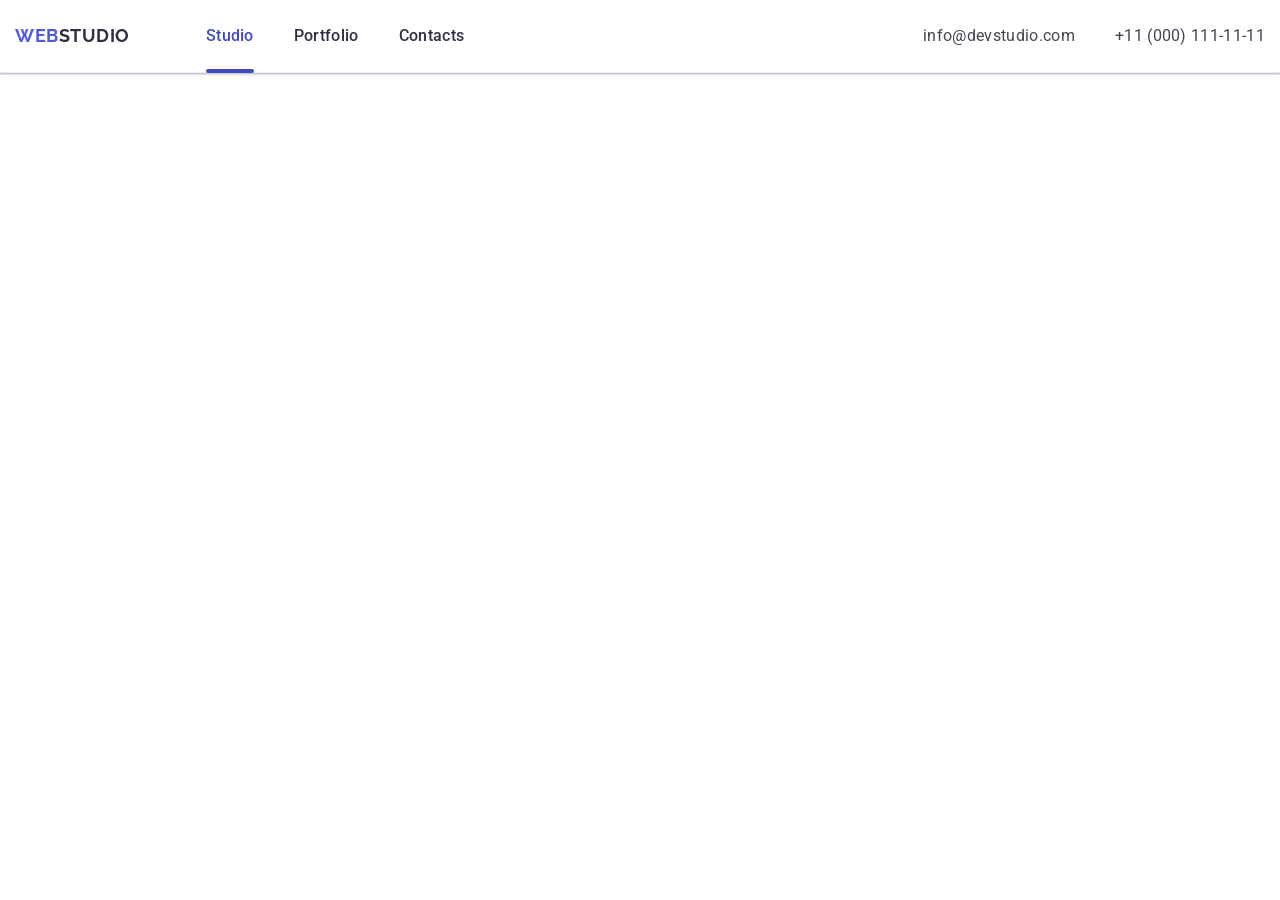
==== commit 657e3628: "start to work with mobile and tablet menu" ====
--- a/index.html
+++ b/index.html
@@ -41,6 +41,7 @@
             </li>
           </ul>
         </nav>
+
         <address class="address">
           <ul class="address-list header-address">
             <li class="address-list-item">
@@ -55,20 +56,27 @@
             </li>
           </ul>
         </address>
+        <button class="btn-mobile-menu" type="button">
+          <svg class="btn-mobile-icon" width="24" height="24">
+            <use href="./images/icons.svg#icon-burger-menu"></use>
+          </svg>
+        </button>
       </div>
     </header>
     <!-- #endregion header -->
+
     <main>
       <!--#region Hero -->
-      <section class="section-hero">
+      <!-- <section class="section-hero">
         <div class="container">
           <h1 class="hero-title">Effective Solutions for Your Business</h1>
           <button type="button" class="button">Order Service</button>
         </div>
-      </section>
+      </section> -->
       <!--#endregion end Hero -->
+
       <!-- #region About us -->
-      <section class="section-aboutus">
+      <!-- <section class="section-aboutus">
         <div class="container">
           <h2 class="visually-hidden">About us</h2>
           <ul class="aboutus-list">
@@ -122,10 +130,11 @@
             </li>
           </ul>
         </div>
-      </section>
+      </section> -->
       <!-- #endregion end About us -->
+
       <!-- #region Our team -->
-      <section class="team-section">
+      <!-- <section class="team-section">
         <div class="container">
           <h2 class="section-title">Our Team</h2>
           <ul class="team-list">
@@ -311,10 +320,11 @@
             </li>
           </ul>
         </div>
-      </section>
+      </section> -->
       <!-- #endregion end Our team -->
+
       <!-- #region Our Portfolio -->
-      <section class="portfolio-section">
+      <!-- <section class="portfolio-section">
         <div class="container">
           <h2 class="portfolio-title section-title">Our Portfolio</h2>
           <ul class="portfolio-list">
@@ -440,11 +450,11 @@
             </li>
           </ul>
         </div>
-      </section>
+      </section> -->
       <!-- #endregion Our Portfolio -->
     </main>
     <!-- #region footer -->
-    <footer class="footer">
+    <!-- <footer class="footer">
       <div class="container footer-container">
         <div class="footer-content-wrap">
           <a href="./index.html" class="logo logo-footer"
@@ -507,10 +517,11 @@
           </form>
         </div>
       </div>
-    </footer>
+    </footer> -->
     <!-- #endregion footer -->
+
     <!-- #region backdrop -->
-    <div class="backdrop is-open">
+    <div class="backdrop">
       <!-- is-open-->
       <div class="modal-wrap">
         <button type="button" class="modal-btn-close">
--- a/css/styles.css
+++ b/css/styles.css
@@ -48,9 +48,22 @@
 }
 
 .container {
-  max-width: 1158px;
-  padding: 0 15px;
+  min-width: 320px;
+  padding: 0 16px;
   margin: 0 auto;
+}
+
+@media screen and (min-width: 768px) {
+  .container {
+    min-width: 736px;
+  }
+}
+
+@media screen and (min-width: 1158px) {
+  .container {
+    min-width: 1158px;
+    padding: 0 15px;
+  }
 }
 
 /* #region Header */
@@ -72,15 +85,42 @@
   align-items: center;
 }
 
-.nav-list {
+/* .nav-list {
   display: flex;
   gap: 40px;
-}
-
+} */
+
+.nav-list,
 .header-address {
+  display: none;
+}
+
+@media screen and (min-width: 768px) {
+  .nav-list {
+    display: flex;
+    gap: 40px;
+  }
+
+  .header-address {
+    display: flex;
+    flex-direction: column;
+    gap: 12px;
+  }
+}
+
+@media screen and (min-width: 1158px) {
+  .nav-list,
+  .header-address {
+    display: flex;
+    flex-direction: row;
+    gap: 40px;
+  }
+}
+
+/* .header-address {
   display: flex;
   gap: 40px;
-}
+} */
 
 .logo {
   font-family: 'Raleway', sans-serif;
@@ -90,11 +130,40 @@
   letter-spacing: 0.03em;
   text-transform: uppercase;
   color: #4d5ae5;
-  margin-right: 76px;
+  padding-top: 16px;
+  padding-bottom: 16px;
 }
 
 .logo-span {
   color: #2e2f42;
+}
+
+@media screen and (min-width: 768px) {
+  .logo {
+    margin-right: 120px;
+  }
+}
+
+@media screen and (min-width: 1158px) {
+  .logo {
+    margin-right: 76px;
+  }
+}
+
+.btn-mobile-menu {
+  display: block;
+  cursor: pointer;
+  border: none;
+  background-color: transparent;
+  padding: 0;
+  line-height: 0;
+  fill: #2f2f37;
+}
+
+@media screen and (min-width: 768px) {
+  .btn-mobile-menu {
+    display: none;
+  }
 }
 
 .link {
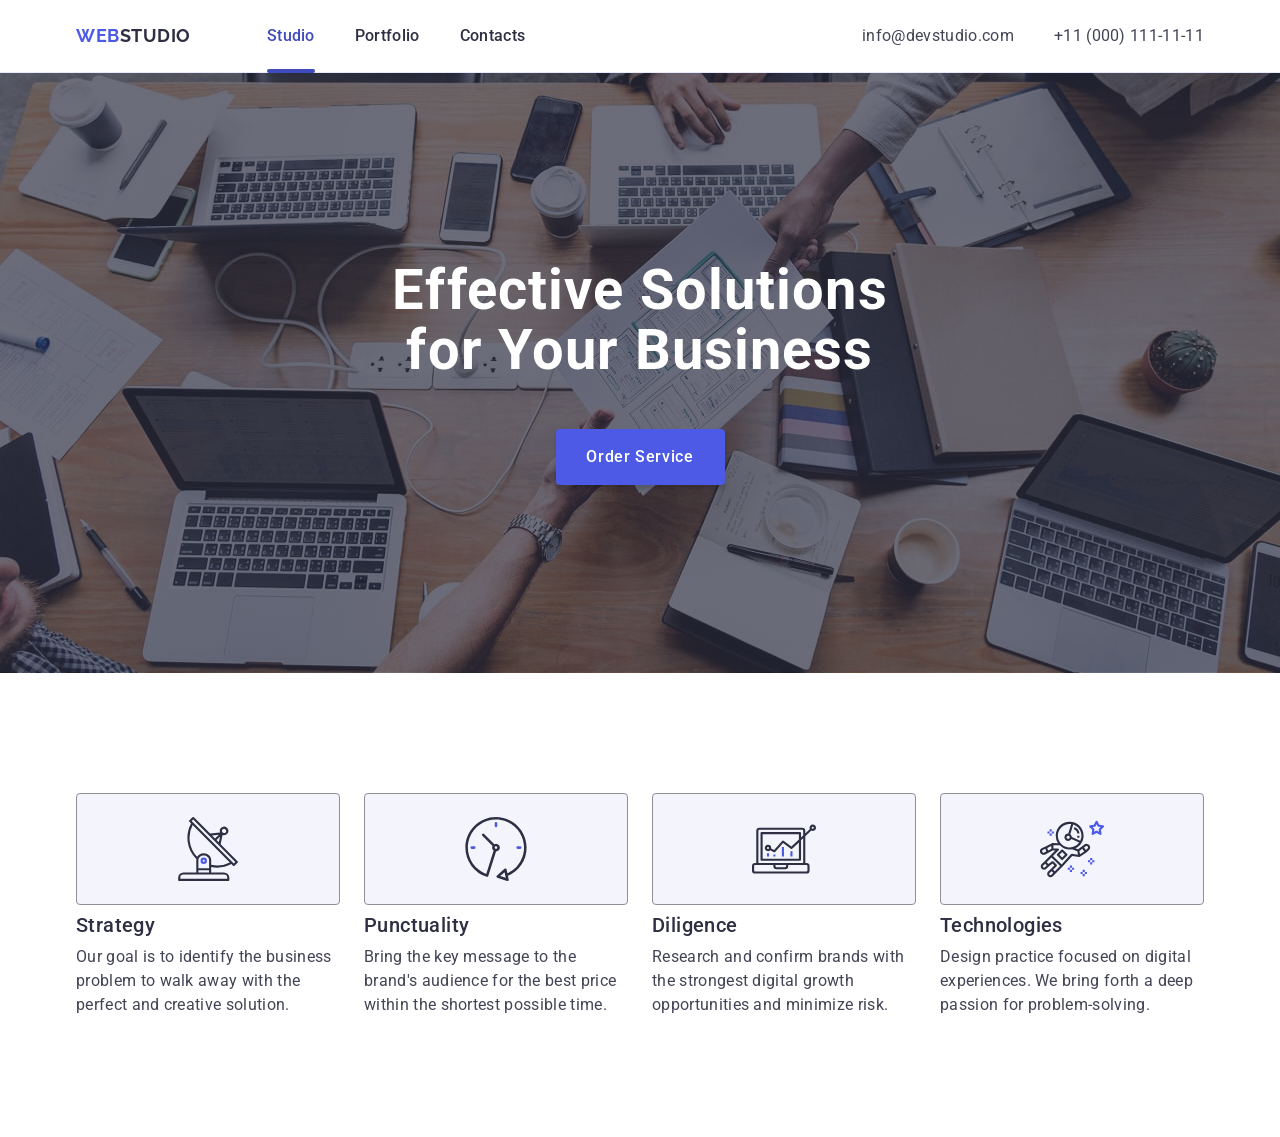
==== commit 6dd6de43: "add to html and css files" ====
--- a/index.html
+++ b/index.html
@@ -67,16 +67,16 @@
 
     <main>
       <!--#region Hero -->
-      <!-- <section class="section-hero">
+      <section class="section-hero">
         <div class="container">
           <h1 class="hero-title">Effective Solutions for Your Business</h1>
           <button type="button" class="button">Order Service</button>
         </div>
-      </section> -->
+      </section>
       <!--#endregion end Hero -->
 
       <!-- #region About us -->
-      <!-- <section class="section-aboutus">
+      <section class="section-aboutus">
         <div class="container">
           <h2 class="visually-hidden">About us</h2>
           <ul class="aboutus-list">
@@ -130,7 +130,7 @@
             </li>
           </ul>
         </div>
-      </section> -->
+      </section>
       <!-- #endregion end About us -->
 
       <!-- #region Our team -->
@@ -606,6 +606,76 @@
         </form>
       </div>
     </div>
-    <!-- #region backdrop -->
+    <!-- #endregion backdrop -->
+
+    <!-- #region mobile menu -->
+
+    <div class="mob-menu">
+      <!-- is-open -->
+      <button type="button" class="btn-mob-menu">
+        <svg width="8" height="8">
+          <use href="./images/icons.svg#icon-close-btn"></use>
+        </svg>
+      </button>
+      <nav class="mobile-nav">
+        <ul class="list-mob-menu">
+          <li class="item-mob-menu">
+            <a href="" class="link-mob-menu current-mob-menu">Studio</a>
+          </li>
+          <li class="item-mob-menu">
+            <a href="" class="link-mob-menu">Portfolio</a>
+          </li>
+          <li class="item-mob-menu">
+            <a href="" class="link-mob-menu">Contacts</a>
+          </li>
+        </ul>
+      </nav>
+      <address class="mobile-address">
+        <ul class="address-list-mob-menu">
+          <li class="tel-mob-menu">
+            <a href="tel:+110001111111" class="address-link-mob"
+              >+11 (000) 111-11-11</a
+            >
+          </li>
+          <li class="mail-mob-menu">
+            <a href="mailto:info@devstudio.com" class="address-link-mob"
+              >info@devstudio.com</a
+            >
+          </li>
+        </ul>
+      </address>
+      <ul class="mob-menu-social-list">
+        <li class="mob-menu-social item">
+          <a href="" class="mob-menu-social-link">
+            <svg width="24" height="24">
+              <use href="./images/icons.svg#icon-instagram-icon"></use>
+            </svg>
+          </a>
+        </li>
+        <li class="mob-menu-social item">
+          <a href="" class="mob-menu-social-link"
+            ><svg width="24" height="24">
+              <use href="./images/icons.svg#icon-twitter-icon"></use>
+            </svg>
+          </a>
+        </li>
+        <li class="mob-menu-social item">
+          <a href="" class="mob-menu-social-link"
+            ><svg width="24" height="24">
+              <use href="./images/icons.svg#icon-facebook-icon"></use>
+            </svg>
+          </a>
+        </li>
+        <li class="mob-menu-social item">
+          <a href="" class="mob-menu-social-link"
+            ><svg width="24" height="24">
+              <use href="./images/icons.svg#icon-linkedin-icon"></use>
+            </svg>
+          </a>
+        </li>
+      </ul>
+    </div>
+
+    <!-- #endregion mobile menu -->
   </body>
 </html>
--- a/css/styles.css
+++ b/css/styles.css
@@ -55,7 +55,8 @@
 
 @media screen and (min-width: 768px) {
   .container {
-    min-width: 736px;
+    /* min-width: 736px; */
+    max-width: 768px;
   }
 }
 
@@ -84,11 +85,6 @@
   display: flex;
   align-items: center;
 }
-
-/* .nav-list {
-  display: flex;
-  gap: 40px;
-} */
 
 .nav-list,
 .header-address {
@@ -116,11 +112,6 @@
     gap: 40px;
   }
 }
-
-/* .header-address {
-  display: flex;
-  gap: 40px;
-} */
 
 .logo {
   font-family: 'Raleway', sans-serif;
@@ -217,30 +208,99 @@
 
 /* #region Hero */
 .section-hero {
-  max-width: 1440px;
+  min-width: 320px;
   background: #2e2f42;
-  padding: 188px 0;
+  padding: 72px 0;
   margin: 0 auto;
   background-image: linear-gradient(
       rgba(46, 47, 66, 0.7),
       rgba(46, 47, 66, 0.7)
     ),
-    url(../images/people-office-hero.jpg);
+    url(../images/hero-mobile-bg.jpg);
   background-repeat: no-repeat;
   background-size: cover;
   background-position: center;
 }
 
+@media screen and (max-width: 767px) and (min-resolution: 2x) {
+  .section-hero {
+    background-image: linear-gradient(
+        rgba(46, 47, 66, 0.7),
+        rgba(46, 47, 66, 0.7)
+      ),
+      url(../images/hero-mobile-bg@2x.jpg);
+  }
+}
+
+@media screen and (min-width: 768px) and (min-resolution: 2x) {
+  .section-hero {
+    min-width: 768px;
+    padding: 112px 0;
+    background-image: linear-gradient(
+        rgba(46, 47, 66, 0.7),
+        rgba(46, 47, 66, 0.7)
+      ),
+      url(../images/hero-tablet-bg.jpg);
+  }
+}
+
+@media screen and (max-width: 1157px) and (min-resolution: 2x) {
+  .section-hero {
+    background-image: linear-gradient(
+        rgba(46, 47, 66, 0.7),
+        rgba(46, 47, 66, 0.7)
+      ),
+      url(../images/hero-tablet-bg@2x.jpg);
+  }
+}
+
+@media screen and (min-width: 1158px) {
+  .section-hero {
+    max-width: 1440px;
+    padding: 188px 0;
+    background-image: linear-gradient(
+        rgba(46, 47, 66, 0.7),
+        rgba(46, 47, 66, 0.7)
+      ),
+      url(../images/hero-desktop-bg.jpg);
+  }
+}
+
+@media screen and (min-width: 1158px) and (min-resolution: 2x) {
+  .section-hero {
+    background-image: linear-gradient(
+        rgba(46, 47, 66, 0.7),
+        rgba(46, 47, 66, 0.7)
+      ),
+      url(../images/hero-desktop-bg@2x.jpg);
+  }
+}
+
 .hero-title {
   font-weight: 700;
-  font-size: 56px;
-  line-height: 1.07;
+  font-size: 36px;
+  line-height: 1.11;
   letter-spacing: 0.02em;
   text-align: center;
   color: #fff;
-  max-width: 496px;
+  max-width: 216px;
   margin: 0 auto;
-  margin-bottom: 48px;
+  margin-bottom: 72px;
+}
+
+@media screen and (min-width: 768px) {
+  .hero-title {
+    font-size: 56px;
+    line-height: 1.07;
+    max-width: 496px;
+    margin-bottom: 36px;
+  }
+}
+
+@media screen and (min-width: 1158px) {
+  .hero-title {
+    margin-bottom: 48px;
+  }
 }
 
 .button {
@@ -270,7 +330,13 @@
 /* #region Section About us */
 
 .section-aboutus {
-  padding: 120px 0;
+  padding: 96px 0;
+}
+
+@media screen and (min-width: 1158px) {
+  .section-aboutus {
+    padding: 120px 0;
+  }
 }
 
 .aboutus-list {
@@ -308,7 +374,6 @@
   line-height: 1.5;
   letter-spacing: 0.02em;
   color: #434455;
-  /* width: 264px; */
 }
 
 /* #endregion Section About us */
@@ -810,3 +875,100 @@
 }
 
 /* #endregion backdrop */
+
+/* #region mobile menu */
+
+.mob-menu {
+  width: 100%;
+  height: 100%;
+  padding-left: 16px;
+  position: fixed;
+  top: 0;
+  left: 0;
+  z-index: 9999999;
+  opacity: 0;
+  visibility: hidden;
+  pointer-events: none;
+}
+
+.mob-menu.is-open {
+  opacity: 1;
+  visibility: visible;
+  pointer-events: all;
+}
+
+.btn-mob-menu {
+  display: flex;
+  justify-content: center;
+  align-items: center;
+  width: 24px;
+  height: 24px;
+  padding: 0;
+  border-radius: 50%;
+  background-color: transparent;
+  fill: #2e2f42;
+  border: 1px solid #e7e9fc;
+  position: absolute;
+  top: 24px;
+  right: 24px;
+}
+
+.list-mob-menu {
+  padding-top: 72px;
+  display: flex;
+  flex-direction: column;
+  gap: 40px;
+}
+
+.mobile-nav {
+  margin-bottom: 168px;
+}
+
+.link-mob-menu {
+  font-weight: 700;
+  font-size: 36px;
+  line-height: 1.11;
+  letter-spacing: 0.02em;
+  color: #2e2f42;
+}
+
+.current-mob-menu {
+  color: #404bbf;
+}
+
+.address-list-mob-menu {
+  display: flex;
+  flex-direction: column;
+  gap: 24px;
+}
+
+.mobile-address {
+  margin-bottom: 48px;
+  font-style: normal;
+}
+
+.address-link-mob {
+  font-weight: 500;
+  font-size: 20px;
+  line-height: 1.2;
+  letter-spacing: 0.02em;
+  color: #434455;
+}
+
+.mob-menu-social-list {
+  display: flex;
+  gap: 40px;
+}
+
+.mob-menu-social-link {
+  border-radius: 50%;
+  background-color: #4d5ae5;
+  fill: #f4f4fd;
+  width: 40px;
+  height: 40px;
+  display: flex;
+  justify-content: center;
+  align-items: center;
+}
+
+/* #endregion mobile menu */
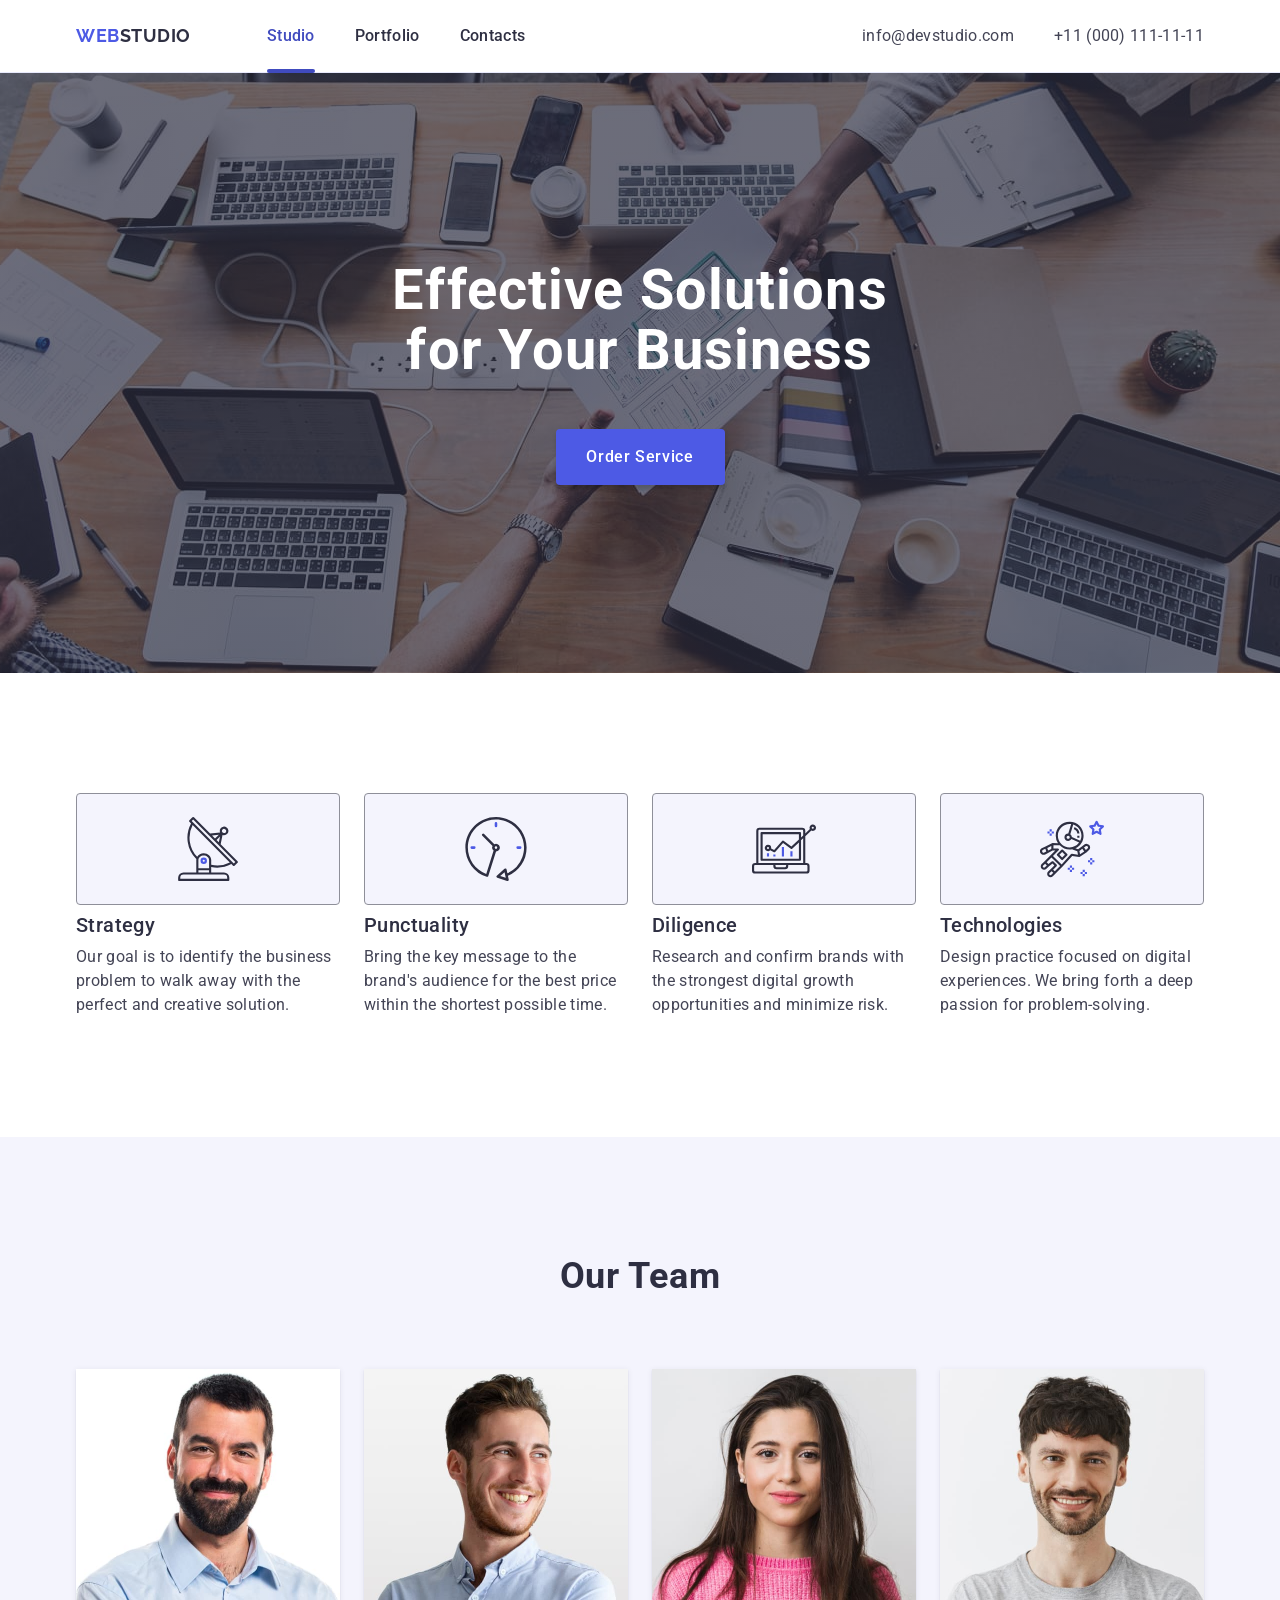
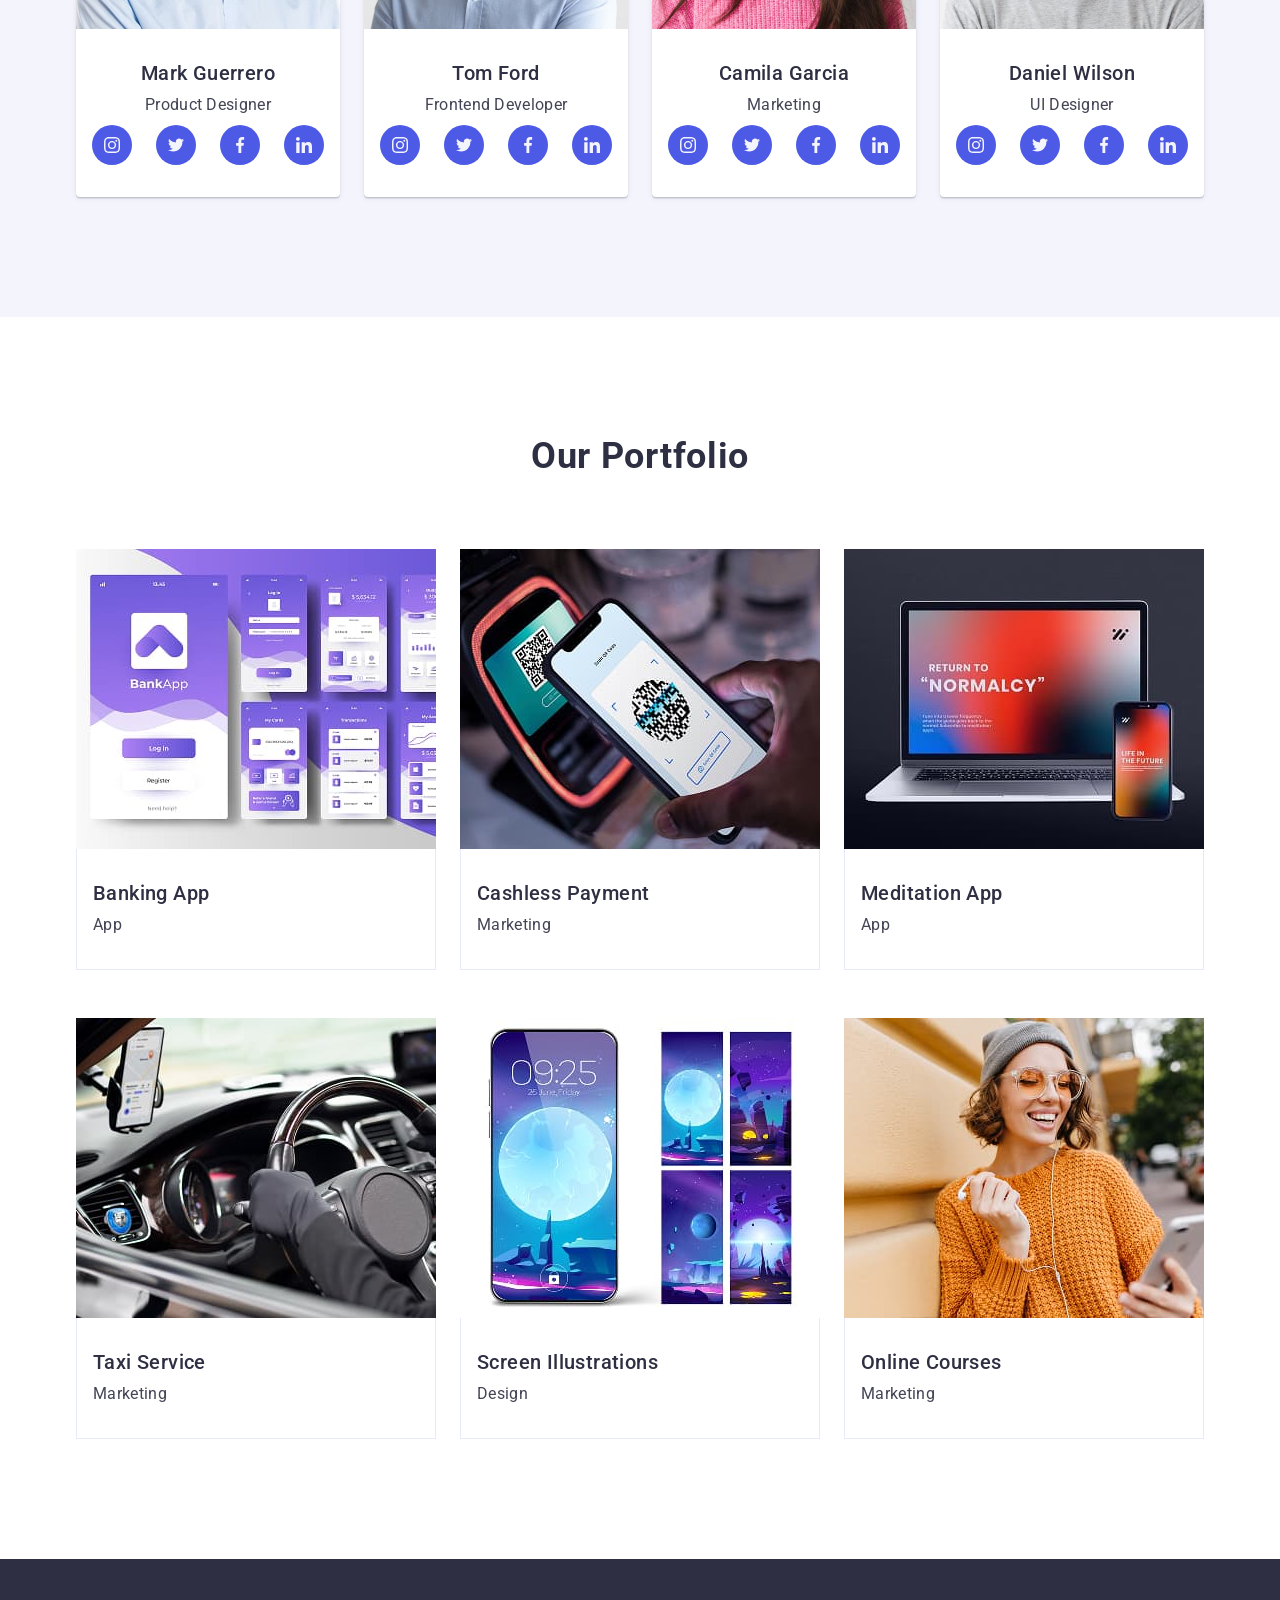
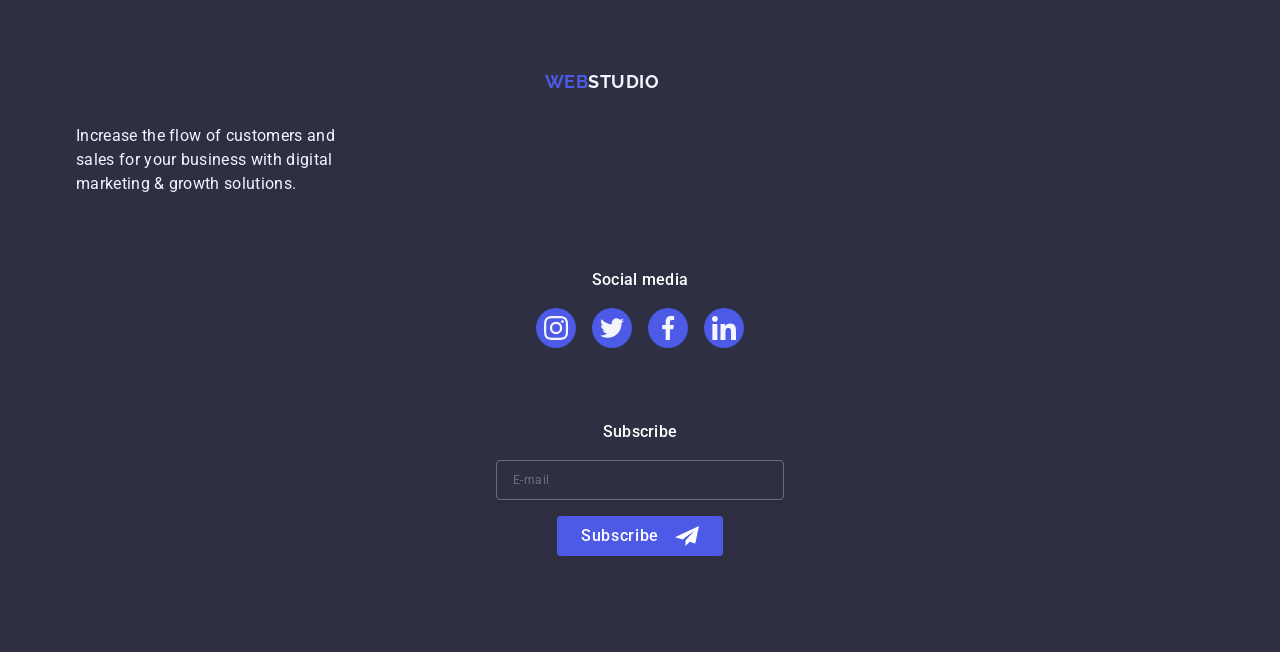
==== commit 074013bd: "add to html and css files" ====
--- a/index.html
+++ b/index.html
@@ -134,12 +134,16 @@
       <!-- #endregion end About us -->
 
       <!-- #region Our team -->
-      <!-- <section class="team-section">
+      <section class="team-section">
         <div class="container">
           <h2 class="section-title">Our Team</h2>
           <ul class="team-list">
             <li class="team-list-item">
               <img
+                srcset="
+                  ./images/our-team/mark_guerrero.jpg    1x,
+                  ./images/our-team/mark_guerrero@2x.jpg 2x
+                "
                 src="./images/our-team/mark_guerrero.jpg"
                 alt="photo_mark_guerrero"
                 width="264"
@@ -185,6 +189,10 @@
             </li>
             <li class="team-list-item">
               <img
+                srcset="
+                  ./images/our-team/tom_ford.jpg    1x,
+                  ./images/our-team/tom_ford@2x.jpg 2x
+                "
                 src="./images/our-team/tom_ford.jpg"
                 alt="photo_tom_ford"
                 width="264"
@@ -230,6 +238,10 @@
             </li>
             <li class="team-list-item">
               <img
+                srcset="
+                  ./images/our-team/camila_garcia.jpg    1x,
+                  ./images/our-team/camila_garcia@2x.jpg 2x
+                "
                 src="./images/our-team/camila_garcia.jpg"
                 alt="photo_camila_garcia"
                 width="264"
@@ -275,6 +287,10 @@
             </li>
             <li class="team-list-item">
               <img
+                srcset="
+                  ./images/our-team/daniel_wilson.jpg    1x,
+                  ./images/our-team/daniel_wilson@2x.jpg 2x
+                "
                 src="./images/our-team/daniel_wilson.jpg"
                 alt="photo_daniel_wilson"
                 width="264"
@@ -320,23 +336,43 @@
             </li>
           </ul>
         </div>
-      </section> -->
+      </section>
       <!-- #endregion end Our team -->
 
       <!-- #region Our Portfolio -->
-      <!-- <section class="portfolio-section">
+      <section class="portfolio-section">
         <div class="container">
           <h2 class="portfolio-title section-title">Our Portfolio</h2>
           <ul class="portfolio-list">
             <li class="portfolio-list-item">
               <div class="portfolio-overlay">
-                <img
-                  src="./images/our-portfolio/banking-app.jpg"
-                  alt="Screenshots of banking app pages"
-                  width="360"
-                  height="300"
-                  class="portfolio-item-img"
-                />
+                <picture class="portfolio-item-img">
+                  <source
+                    media="(min-width: 1158px)"
+                    srcset="
+                      ./images/our-portfolio/banking-app-desktop.jpg    1x,
+                      ./images/our-portfolio/banking-app-desktop@2x.jpg 2x
+                    "
+                  />
+                  <source
+                    media="(min-width: 768px)"
+                    srcset="
+                      ./images/our-portfolio/banking-app-tablet.jpg    1x,
+                      ./images/our-portfolio/banking-app-tablet@2x.jpg 2x
+                    "
+                  />
+                  <source
+                    media="(min-width: 320px)"
+                    srcset="
+                      ./images/our-portfolio/banking-app-mob.jpg    1x,
+                      ./images/our-portfolio/banking-app-mob@2x.jpg 2x
+                    "
+                  />
+                  <img
+                    src="./images/our-portfolio/banking-app-mob.jpg"
+                    alt="Screenshots of banking app pages"
+                  />
+                </picture>
                 <p class="overlay-text">
                   14 Stylish and User-Friendly App Design Concepts · Task
                   Manager App · Calorie Tracker App · Exotic Fruit Ecommerce App
@@ -344,19 +380,39 @@
                 </p>
               </div>
               <div class="portfolio-item-content">
-                <h3 class="subtitle">Banking App</h3>
+                <h3 class="subtitle portfolio-subtitle">Banking App</h3>
                 <p class="text">App</p>
               </div>
             </li>
             <li class="portfolio-list-item">
               <div class="portfolio-overlay">
-                <img
-                  src="./images/our-portfolio/cashless-payment.jpg"
-                  alt="Paying through terminal with a phone"
-                  width="360"
-                  height="300"
-                  class="portfolio-item-img"
-                />
+                <picture class="portfolio-item-img">
+                  <source
+                    media="(min-width: 1158px)"
+                    srcset="
+                      ./images/our-portfolio/cashless-payment-desktop.jpg    1x,
+                      ./images/our-portfolio/cashless-payment-desktop@2x.jpg 2x
+                    "
+                  />
+                  <source
+                    media="(min-width: 768px)"
+                    srcset="
+                      ./images/our-portfolio/cashless-payment-tablet.jpg    1x,
+                      ./images/our-portfolio/cashless-payment-tablet@2x.jpg 2x
+                    "
+                  />
+                  <source
+                    media="(min-width: 320px)"
+                    srcset="
+                      ./images/our-portfolio/cashless-payment-mob.jpg    1x,
+                      ./images/our-portfolio/cashless-payment-mob@2x.jpg 2x
+                    "
+                  />
+                  <img
+                    src="./images/our-portfolio/cashless-payment-mob.jpg"
+                    alt="Paying through terminal with a phone"
+                  />
+                </picture>
                 <p class="overlay-text">
                   14 Stylish and User-Friendly App Design Concepts · Task
                   Manager App · Calorie Tracker App · Exotic Fruit Ecommerce App
@@ -364,19 +420,39 @@
                 </p>
               </div>
               <div class="portfolio-item-content">
-                <h3 class="subtitle">Cashless Payment</h3>
+                <h3 class="subtitle portfolio-subtitle">Cashless Payment</h3>
                 <p class="text">Marketing</p>
               </div>
             </li>
             <li class="portfolio-list-item">
               <div class="portfolio-overlay">
-                <img
-                  src="./images/our-portfolio/meditation-app.jpg"
-                  alt="Phone and laptop showing meditation app"
-                  width="360"
-                  height="300"
-                  class="portfolio-item-img"
-                />
+                <picture class="portfolio-item-img">
+                  <source
+                    media="(min-width: 1158px)"
+                    srcset="
+                      ./images/our-portfolio/meditation-app-desktop.jpg    1x,
+                      ./images/our-portfolio/meditation-app-desktop@2x.jpg 2x
+                    "
+                  />
+                  <source
+                    media="(min-width: 768px)"
+                    srcset="
+                      ./images/our-portfolio/meditation-app-tablet.jpg    1x,
+                      ./images/our-portfolio/meditation-app-tablet@2x.jpg 2x
+                    "
+                  />
+                  <source
+                    media="(min-width: 320px)"
+                    srcset="
+                      ./images/our-portfolio/meditation-app-mob.jpg    1x,
+                      ./images/our-portfolio/meditation-app-mob@2x.jpg 2x
+                    "
+                  />
+                  <img
+                    src="./images/our-portfolio/meditation-app-mob.jpg"
+                    alt="Phone and laptop showing meditation app"
+                  />
+                </picture>
                 <p class="overlay-text">
                   14 Stylish and User-Friendly App Design Concepts · Task
                   Manager App · Calorie Tracker App · Exotic Fruit Ecommerce App
@@ -384,19 +460,40 @@
                 </p>
               </div>
               <div class="portfolio-item-content">
-                <h3 class="subtitle">Meditation App</h3>
+                <h3 class="subtitle portfolio-subtitle">Meditation App</h3>
                 <p class="text">App</p>
               </div>
             </li>
             <li class="portfolio-list-item">
               <div class="portfolio-overlay">
-                <img
-                  src="./images/our-portfolio/taxi-service.jpg"
-                  alt="Hands on the wheel inside the car"
-                  width="360"
-                  height="300"
-                  class="portfolio-item-img"
-                />
+                <picture class="portfolio-item-img">
+                  <source
+                    media="(min-width: 1158px)"
+                    srcset="
+                      ./images/our-portfolio/taxi-service-desktop.jpg    1x,
+                      ./images/our-portfolio/taxi-service-desktop@2x.jpg 2x
+                    "
+                  />
+                  <source
+                    media="(min-width: 768px)"
+                    srcset="
+                      ./images/our-portfolio/taxi-service-tablet.jpg    1x,
+                      ./images/our-portfolio/taxi-service-tablet@2x.jpg 2x
+                    "
+                  />
+                  <source
+                    media="(min-width: 320px)"
+                    srcset="
+                      ./images/our-portfolio/taxi-service-mob.jpg    1x,
+                      ./images/our-portfolio/taxi-service-mob@2x.jpg 2x
+                    "
+                  />
+                  <img
+                    src="./images/our-portfolio/taxi-service-mob.jpg"
+                    alt="Hands on the wheel inside the car"
+                  />
+                </picture>
+
                 <p class="overlay-text">
                   14 Stylish and User-Friendly App Design Concepts · Task
                   Manager App · Calorie Tracker App · Exotic Fruit Ecommerce App
@@ -404,19 +501,40 @@
                 </p>
               </div>
               <div class="portfolio-item-content">
-                <h3 class="subtitle">Taxi Service</h3>
+                <h3 class="subtitle portfolio-subtitle">Taxi Service</h3>
                 <p class="text">Marketing</p>
               </div>
             </li>
             <li class="portfolio-list-item">
               <div class="portfolio-overlay">
-                <img
-                  src="./images/our-portfolio/screen-illustration.jpg"
-                  alt="Phone and phone screens with a moon on it"
-                  width="360"
-                  height="300"
-                  class="portfolio-item-img"
-                />
+                <picture class="portfolio-item-img">
+                  <source
+                    media="(min-width: 1158px)"
+                    srcset="
+                      ./images/our-portfolio/screen-illustration-desktop.jpg    1x,
+                      ./images/our-portfolio/screen-illustration-desktop@2x.jpg 2x
+                    "
+                  />
+                  <source
+                    media="(min-width: 768px)"
+                    srcset="
+                      ./images/our-portfolio/screen-illustration-tablet.jpg    1x,
+                      ./images/our-portfolio/screen-illustration-tablet@2x.jpg 2x
+                    "
+                  />
+                  <source
+                    media="(min-width: 320px)"
+                    srcset="
+                      ./images/our-portfolio/screen-illustration-mob.jpg    1x,
+                      ./images/our-portfolio/screen-illustration-mob@2x.jpg 2x
+                    "
+                  />
+                  <img
+                    src="./images/our-portfolio/screen-illustration-mob.jpg"
+                    alt="Phone and phone screens with a moon on it"
+                  />
+                </picture>
+
                 <p class="overlay-text">
                   14 Stylish and User-Friendly App Design Concepts · Task
                   Manager App · Calorie Tracker App · Exotic Fruit Ecommerce App
@@ -424,19 +542,42 @@
                 </p>
               </div>
               <div class="portfolio-item-content">
-                <h3 class="subtitle">Screen Illustrations</h3>
+                <h3 class="subtitle portfolio-subtitle">
+                  Screen Illustrations
+                </h3>
                 <p class="text">Design</p>
               </div>
             </li>
             <li class="portfolio-list-item">
               <div class="portfolio-overlay">
-                <img
-                  src="./images/our-portfolio/online-courses.jpg"
-                  alt="Girl in the glasses with a phone"
-                  width="360"
-                  height="300"
-                  class="portfolio-item-img"
-                />
+                <picture class="portfolio-item-img">
+                  <source
+                    media="(min-width: 1158px)"
+                    srcset="
+                      ./images/our-portfolio/online-courses-desktop.jpg    1x,
+                      ./images/our-portfolio/online-courses-desktop@2x.jpg 2x
+                    "
+                  />
+                  <source
+                    media="(min-width: 768px)"
+                    srcset="
+                      ./images/our-portfolio/online-courses-tablet.jpg    1x,
+                      ./images/our-portfolio/online-courses-tablet@2x.jpg 2x
+                    "
+                  />
+                  <source
+                    media="(min-width: 320px)"
+                    srcset="
+                      ./images/our-portfolio/online-courses-mob.jpg    1x,
+                      ./images/our-portfolio/online-courses-mob@2x.jpg 2x
+                    "
+                  />
+                  <img
+                    src="./images/our-portfolio/online-courses-mob.jpg"
+                    alt="Girl in the glasses with a phone"
+                  />
+                </picture>
+
                 <p class="overlay-text">
                   14 Stylish and User-Friendly App Design Concepts · Task
                   Manager App · Calorie Tracker App · Exotic Fruit Ecommerce App
@@ -444,17 +585,17 @@
                 </p>
               </div>
               <div class="portfolio-item-content">
-                <h3 class="subtitle">Online Courses</h3>
+                <h3 class="subtitle portfolio-subtitle">Online Courses</h3>
                 <p class="text">Marketing</p>
               </div>
             </li>
           </ul>
         </div>
-      </section> -->
+      </section>
       <!-- #endregion Our Portfolio -->
     </main>
     <!-- #region footer -->
-    <!-- <footer class="footer">
+    <footer class="footer">
       <div class="container footer-container">
         <div class="footer-content-wrap">
           <a href="./index.html" class="logo logo-footer"
@@ -517,7 +658,7 @@
           </form>
         </div>
       </div>
-    </footer> -->
+    </footer>
     <!-- #endregion footer -->
 
     <!-- #region backdrop -->
--- a/css/styles.css
+++ b/css/styles.css
@@ -55,7 +55,6 @@
 
 @media screen and (min-width: 768px) {
   .container {
-    /* min-width: 736px; */
     max-width: 768px;
   }
 }
@@ -339,34 +338,76 @@
   }
 }
 
-.aboutus-list {
-  display: flex;
-  gap: 24px;
+@media screen and (min-width: 768px) {
+  .aboutus-list {
+    display: flex;
+    flex-wrap: wrap;
+  }
+}
+
+@media screen and (min-width: 768px) {
+  .aboutus-list {
+    gap: 24px;
+  }
 }
 
 .aboutus-list-item {
-  width: calc((100% - 72px) / 4);
+  margin-bottom: 72px;
+}
+
+@media screen and (min-width: 768px) {
+  .aboutus-list-item {
+    width: calc((100% - 24px) / 2);
+  }
+}
+
+@media screen and (min-width: 1158px) {
+  .aboutus-list-item {
+    margin-bottom: 0;
+    width: calc((100% - 72px) / 4);
+  }
 }
 
 .aboutus-icon-wrap {
-  display: flex;
-  align-items: center;
-  justify-content: center;
-  border: 1px solid #8e8f99;
-  border-radius: 4px;
-  width: 264px;
-  height: 112px;
-  background-color: #f4f4fd;
-  margin-bottom: 8px;
+  display: none;
+}
+
+@media screen and (min-width: 1158px) {
+  .aboutus-icon-wrap {
+    display: flex;
+    align-items: center;
+    justify-content: center;
+    border: 1px solid #8e8f99;
+    border-radius: 4px;
+    width: 264px;
+    height: 112px;
+    background-color: #f4f4fd;
+    margin-bottom: 8px;
+  }
 }
 
 .subtitle {
-  font-weight: 500;
-  font-size: 20px;
-  line-height: 1.2;
-  letter-spacing: 0.02em;
+  font-weight: 700;
+  font-size: 36px;
+  line-height: 1.11;
+  letter-spacing: 0.02em;
+  text-align: center;
   color: #2e2f42;
   margin-bottom: 8px;
+}
+
+@media screen and (min-width: 768px) {
+  .subtitle {
+    text-align: start;
+  }
+}
+
+@media screen and (min-width: 1158px) {
+  .subtitle {
+    font-weight: 500;
+    font-size: 20px;
+    line-height: 1.2;
+  }
 }
 
 .text {
@@ -393,29 +434,61 @@
 
 .team-section {
   background-color: #f4f4fd;
-  padding: 120px 0;
+  padding: 96px 0;
+}
+
+@media screen and (min-width: 1158px) {
+  .team-section {
+    padding: 120px 0;
+  }
 }
 
 .team-list {
   display: flex;
-  gap: 24px;
+  flex-direction: column;
+  align-items: center;
+}
+
+@media screen and (min-width: 768px) {
+  .team-list {
+    display: flex;
+    flex-direction: row;
+    flex-wrap: wrap;
+    justify-content: center;
+    gap: 64px 24px;
+  }
 }
 
 .team-list-item {
   background-color: #ffffff;
   border-radius: 0 0 4px 4px;
-  width: calc((100% - 72px) - 4);
+  width: 264px;
   box-shadow: 0 2px 1px 0 rgba(46, 47, 66, 0.08),
     0 1px 1px 0 rgba(46, 47, 66, 0.16), 0 1px 6px 0 rgba(46, 47, 66, 0.08);
   background: #fff;
 }
 
+.team-list-item:not(:last-child) {
+  margin-bottom: 72px;
+}
+
+@media screen and (min-width: 768px) {
+  .team-list-item:not(:last-child) {
+    margin-bottom: 0;
+  }
+}
+
 .team-item-content {
   padding: 32px 0;
 }
 
 .team-name {
+  font-weight: 500;
+  font-size: 20px;
+  line-height: 1.2;
+  letter-spacing: 0.02em;
   text-align: center;
+  color: #2e2f42;
   margin-bottom: 8px;
 }
 
@@ -460,19 +533,51 @@
 /* #region Section Portfolio */
 
 .portfolio-section {
-  padding: 120px 0 120px 0;
+  padding: 96px 0;
+}
+
+@media screen and (min-width: 1158px) {
+  .portfolio-section {
+    padding: 120px 0;
+  }
 }
 
 .portfolio-list {
   background-color: #ffffff;
-  display: flex;
-  flex-wrap: wrap;
-  gap: 48px 24px;
+}
+
+@media screen and (min-width: 768px) {
+  .portfolio-list {
+    display: flex;
+    flex-wrap: wrap;
+    gap: 72px 24px;
+  }
+}
+
+@media screen and (min-width: 768px) {
+  .portfolio-list {
+    gap: 48px 24px;
+  }
 }
 
 .portfolio-list-item {
-  width: calc((100% - 48px) / 3);
+  /* width: calc((100% - 48px) / 3); */
+  margin-bottom: 48px;
+  box-shadow: 0 2px 1px 0 rgba(46, 47, 66, 0.08),
+    0 1px 1px 0 rgba(46, 47, 66, 0.16), 0 1px 6px 0 rgba(46, 47, 66, 0.08);
   transition: box-shadow 250ms cubic-bezier(0.4, 0, 0.2, 1);
+}
+
+@media screen and (min-width: 768px) {
+  .portfolio-list-item {
+    margin-bottom: 0;
+  }
+}
+
+@media screen and (min-width: 768px) {
+  .portfolio-list-item {
+    box-shadow: none;
+  }
 }
 
 .portfolio-list-item:hover {
@@ -486,9 +591,16 @@
   transform: translateY(0);
 }
 
+.portfolio-subtitle {
+  font-weight: 500;
+  font-size: 20px;
+  line-height: 1.2;
+  text-align: start;
+}
+
 .portfolio-item-content {
   padding: 32px 16px;
-  padding-left: 16px;
+  /* padding-left: 16px; */
   border: 1px solid #e7e9fc;
   border-top: none;
 }
@@ -519,20 +631,24 @@
 /* #region Footer */
 .footer {
   background-color: #2e2f42;
-  padding: 100px 0;
+  padding: 96px 0;
 }
 
 .footer-container {
-  display: flex;
-  align-items: baseline;
+  /* display: flex; */
+  /* align-items: baseline; */
 }
 
 .footer-content-wrap {
-  margin-right: 120px;
+  /* margin-right: 120px; */
+  margin-bottom: 72px;
 }
 
 .logo-footer {
-  display: inline-block;
+  /* display: inline-block; */
+  display: flex;
+  justify-content: center;
+  align-items: center;
   color: #4d5ae5;
   margin-bottom: 16px;
 }
@@ -547,7 +663,8 @@
 }
 
 .footer-social {
-  margin-right: 80px;
+  /* margin-right: 80px; */
+  margin-bottom: 72px;
 }
 
 .footer-social-title {
@@ -557,6 +674,7 @@
   letter-spacing: 0.02em;
   color: #fff;
   margin-bottom: 16px;
+  text-align: center;
 }
 
 .footer-social-list {
@@ -597,6 +715,7 @@
 
 .footer-input-form {
   display: flex;
+  flex-direction: column;
   justify-content: center;
   align-items: center;
   gap: 24px;
@@ -616,12 +735,13 @@
   display: flex;
   justify-content: center;
   align-items: center;
+  gap: 16px;
 }
 
 .footer-input {
   border: 1px solid #fff;
   border-radius: 4px;
-  width: 264px;
+  width: 288px;
   height: 40px;
   background-color: transparent;
   outline: transparent;
@@ -631,6 +751,7 @@
   letter-spacing: 0.04em;
   color: #ffffff;
   box-shadow: 0px 4px 4px rgba(0, 0, 0, 0.15);
+  opacity: 0.3;
 }
 
 .footer-input::placeholder {
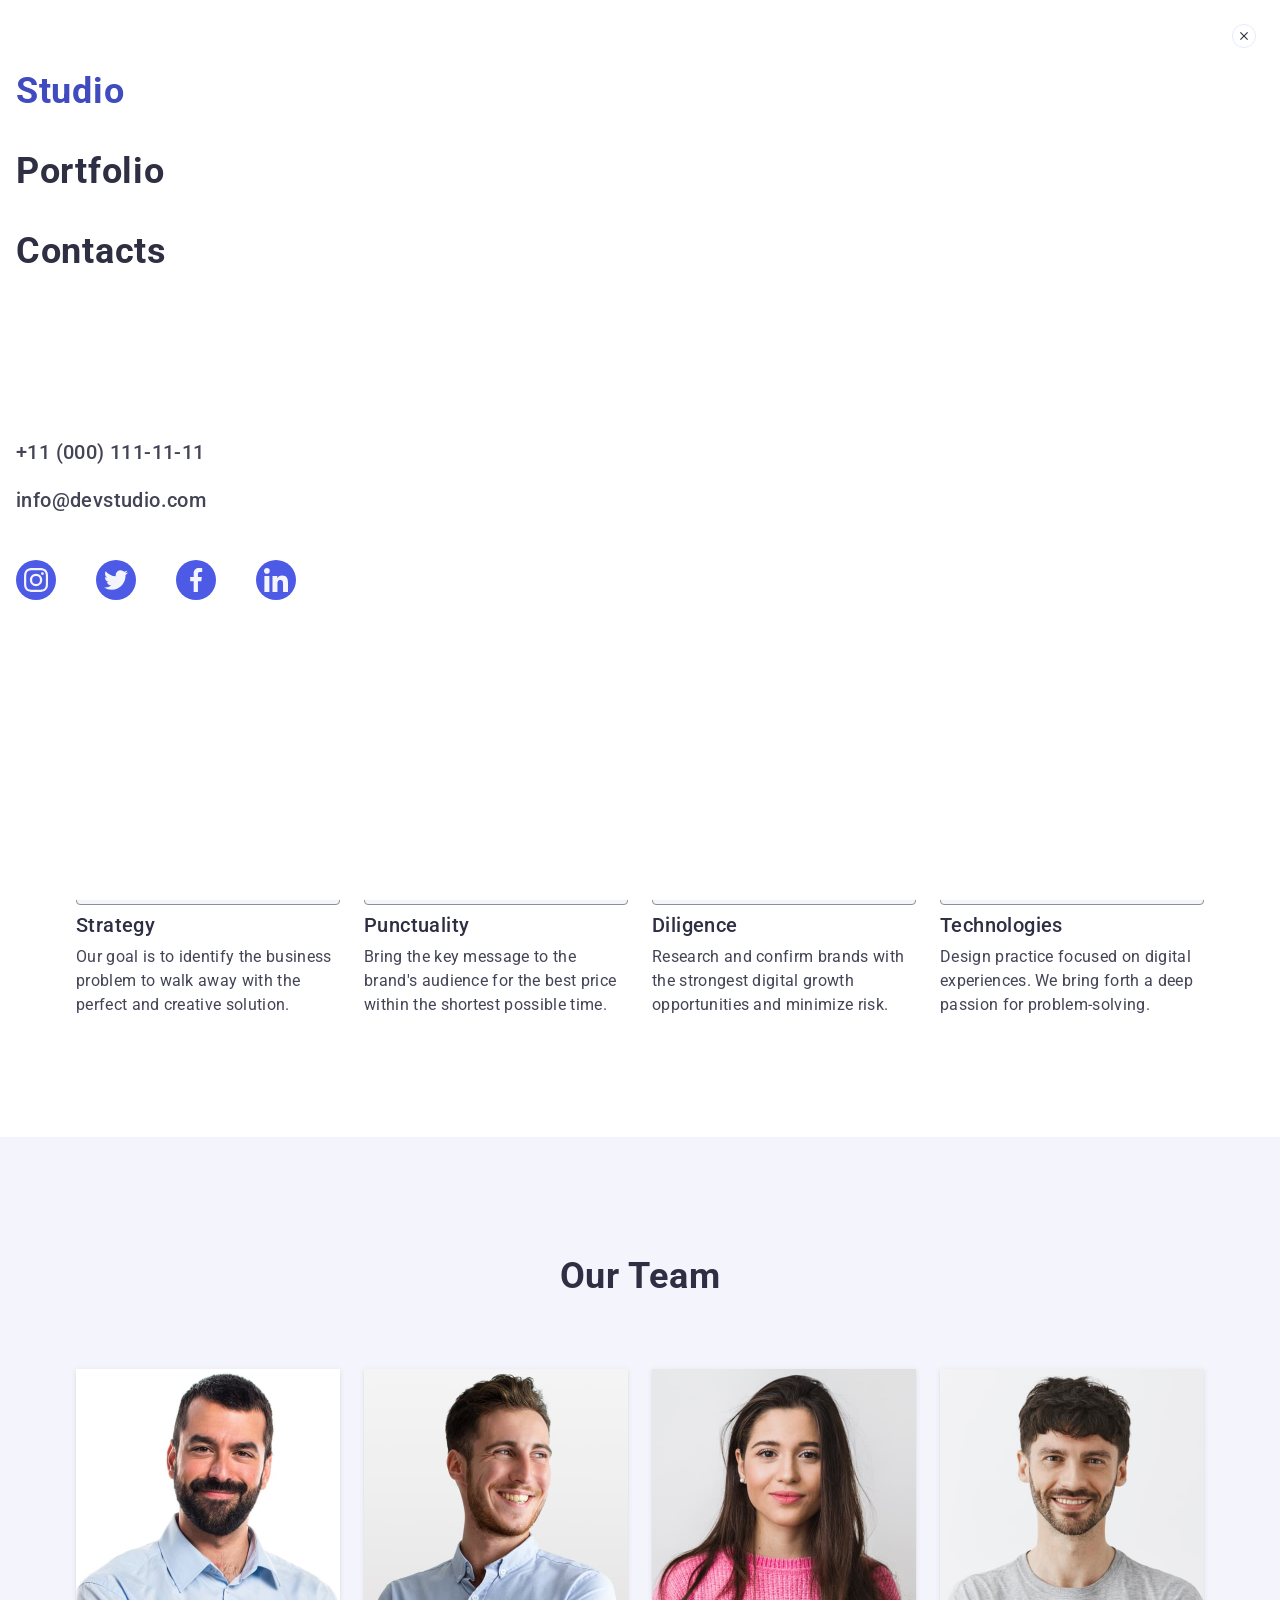
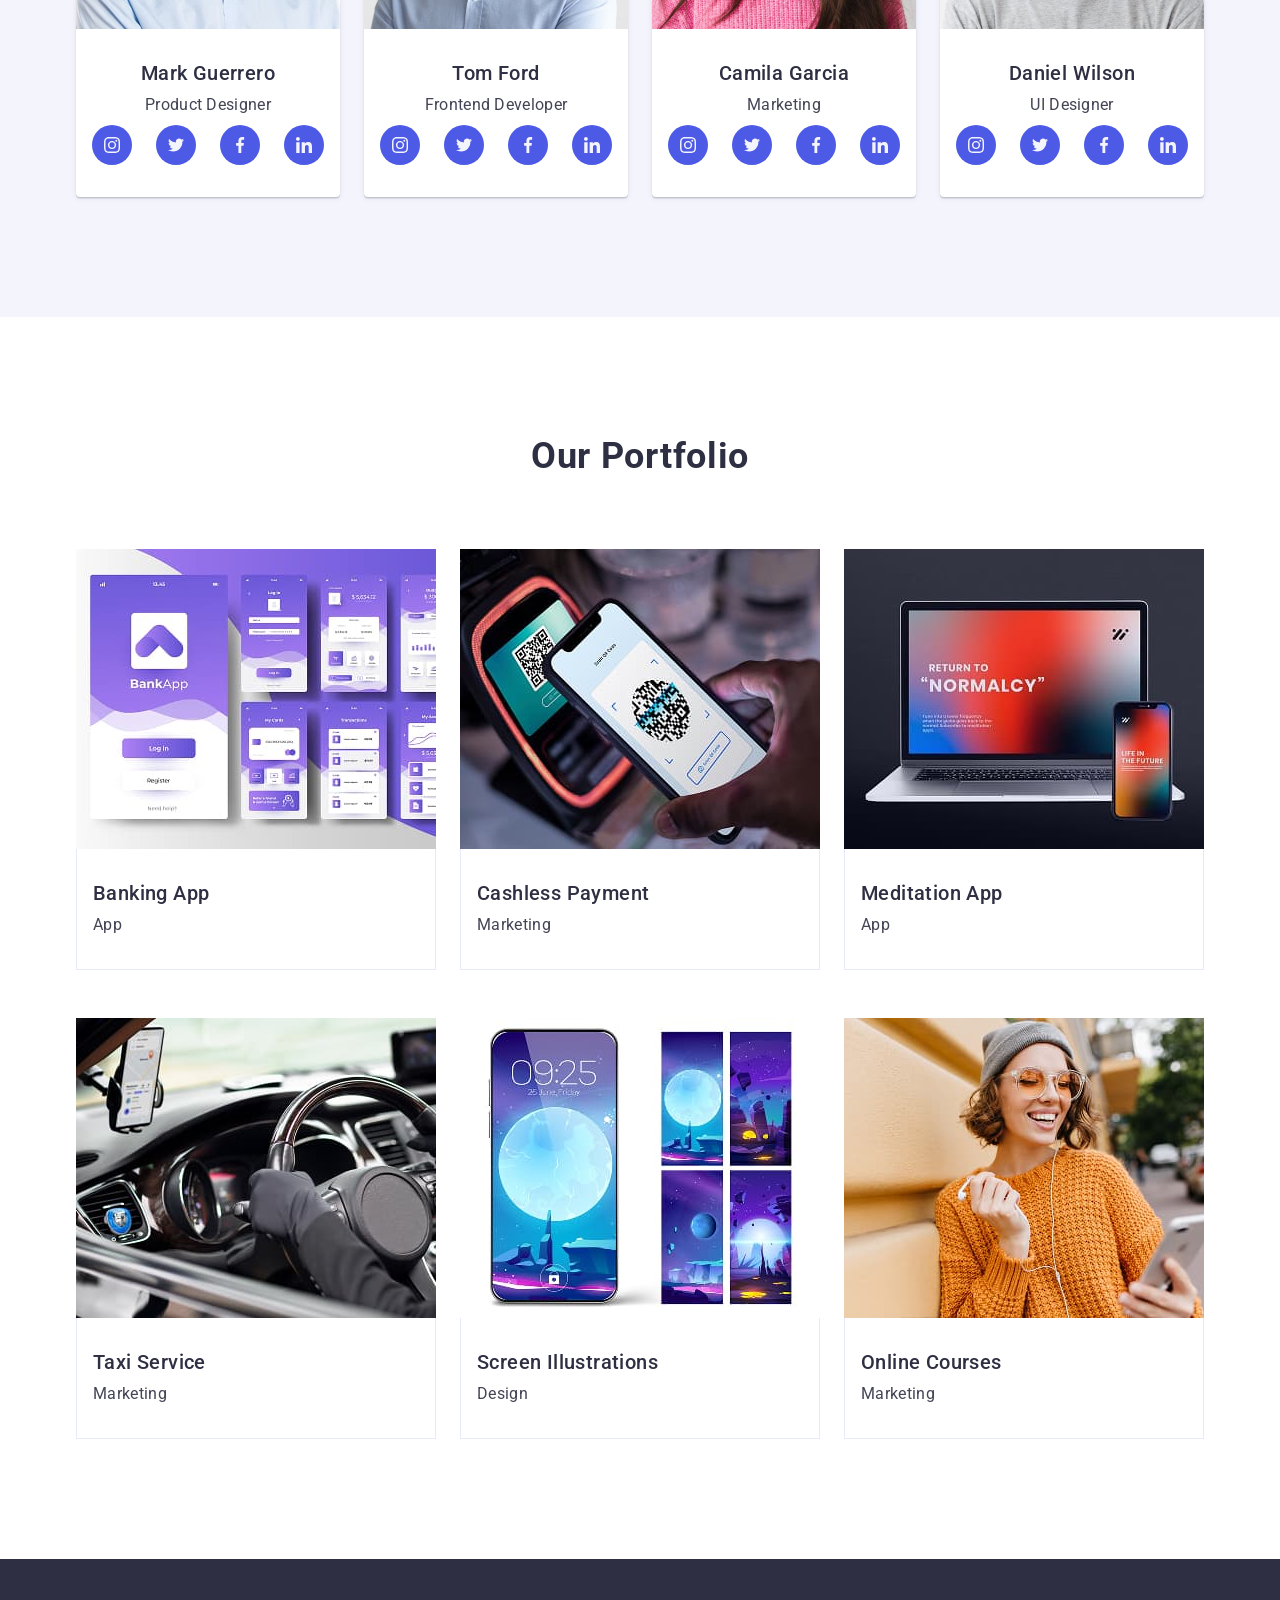
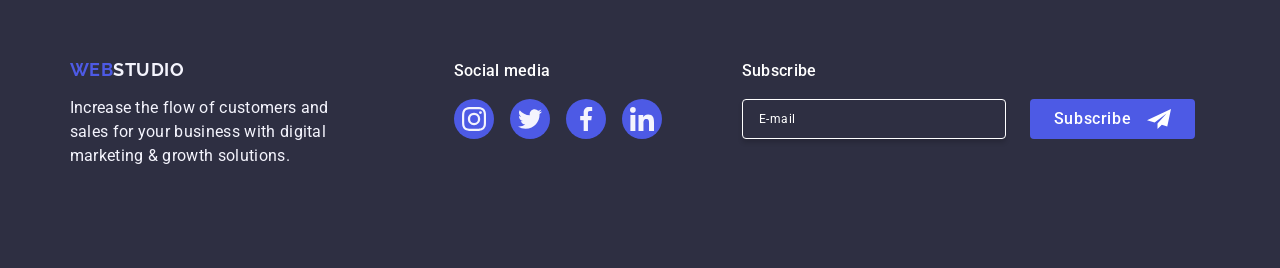
==== commit 2d492538: "fix css file" ====
--- a/index.html
+++ b/index.html
@@ -751,7 +751,7 @@
 
     <!-- #region mobile menu -->
 
-    <div class="mob-menu">
+    <div class="mob-menu is-open">
       <!-- is-open -->
       <button type="button" class="btn-mob-menu">
         <svg width="8" height="8">
--- a/css/styles.css
+++ b/css/styles.css
@@ -88,28 +88,6 @@
 .nav-list,
 .header-address {
   display: none;
-}
-
-@media screen and (min-width: 768px) {
-  .nav-list {
-    display: flex;
-    gap: 40px;
-  }
-
-  .header-address {
-    display: flex;
-    flex-direction: column;
-    gap: 12px;
-  }
-}
-
-@media screen and (min-width: 1158px) {
-  .nav-list,
-  .header-address {
-    display: flex;
-    flex-direction: row;
-    gap: 40px;
-  }
 }
 
 .logo {
@@ -128,18 +106,6 @@
   color: #2e2f42;
 }
 
-@media screen and (min-width: 768px) {
-  .logo {
-    margin-right: 120px;
-  }
-}
-
-@media screen and (min-width: 1158px) {
-  .logo {
-    margin-right: 76px;
-  }
-}
-
 .btn-mobile-menu {
   display: block;
   cursor: pointer;
@@ -148,12 +114,6 @@
   padding: 0;
   line-height: 0;
   fill: #2f2f37;
-}
-
-@media screen and (min-width: 768px) {
-  .btn-mobile-menu {
-    display: none;
-  }
 }
 
 .link {
@@ -203,6 +163,41 @@
 .link:focus {
   color: #404bbf;
 }
+
+@media screen and (min-width: 768px) {
+  .nav-list {
+    display: flex;
+    gap: 40px;
+  }
+
+  .header-address {
+    display: flex;
+    flex-direction: column;
+    gap: 12px;
+  }
+
+  .logo {
+    margin-right: 120px;
+  }
+
+  .btn-mobile-menu {
+    display: none;
+  }
+}
+
+@media screen and (min-width: 1158px) {
+  .nav-list,
+  .header-address {
+    display: flex;
+    flex-direction: row;
+    gap: 40px;
+  }
+
+  .logo {
+    margin-right: 76px;
+  }
+}
+
 /* #endregion Header */
 
 /* #region Hero */
@@ -231,7 +226,7 @@
   }
 }
 
-@media screen and (min-width: 768px) and (min-resolution: 2x) {
+@media screen and (min-width: 768px) {
   .section-hero {
     min-width: 768px;
     padding: 112px 0;
@@ -332,10 +327,29 @@
   padding: 96px 0;
 }
 
-@media screen and (min-width: 1158px) {
-  .section-aboutus {
-    padding: 120px 0;
-  }
+.aboutus-list-item:not(:last-child) {
+  margin-bottom: 72px;
+}
+
+.aboutus-icon-wrap {
+  display: none;
+}
+
+.subtitle {
+  font-weight: 700;
+  font-size: 36px;
+  line-height: 1.11;
+  letter-spacing: 0.02em;
+  text-align: center;
+  color: #2e2f42;
+  margin-bottom: 8px;
+}
+
+.text {
+  font-size: 16px;
+  line-height: 1.5;
+  letter-spacing: 0.02em;
+  color: #434455;
 }
 
 @media screen and (min-width: 768px) {
@@ -343,36 +357,33 @@
     display: flex;
     flex-wrap: wrap;
   }
-}
-
-@media screen and (min-width: 768px) {
+
   .aboutus-list {
-    gap: 24px;
-  }
-}
-
-.aboutus-list-item {
-  margin-bottom: 72px;
-}
-
-@media screen and (min-width: 768px) {
+    gap: 72px 24px;
+  }
+
   .aboutus-list-item {
     width: calc((100% - 24px) / 2);
   }
+
+  .aboutus-list-item:not(:last-child) {
+    margin-bottom: 0;
+  }
+
+  .subtitle {
+    text-align: start;
+  }
 }
 
 @media screen and (min-width: 1158px) {
+  .section-aboutus {
+    padding: 120px 0;
+  }
+
   .aboutus-list-item {
-    margin-bottom: 0;
     width: calc((100% - 72px) / 4);
   }
-}
-
-.aboutus-icon-wrap {
-  display: none;
-}
-
-@media screen and (min-width: 1158px) {
+
   .aboutus-icon-wrap {
     display: flex;
     align-items: center;
@@ -384,37 +395,12 @@
     background-color: #f4f4fd;
     margin-bottom: 8px;
   }
-}
-
-.subtitle {
-  font-weight: 700;
-  font-size: 36px;
-  line-height: 1.11;
-  letter-spacing: 0.02em;
-  text-align: center;
-  color: #2e2f42;
-  margin-bottom: 8px;
-}
-
-@media screen and (min-width: 768px) {
-  .subtitle {
-    text-align: start;
-  }
-}
-
-@media screen and (min-width: 1158px) {
+
   .subtitle {
     font-weight: 500;
     font-size: 20px;
     line-height: 1.2;
   }
-}
-
-.text {
-  font-size: 16px;
-  line-height: 1.5;
-  letter-spacing: 0.02em;
-  color: #434455;
 }
 
 /* #endregion Section About us */
@@ -437,26 +423,10 @@
   padding: 96px 0;
 }
 
-@media screen and (min-width: 1158px) {
-  .team-section {
-    padding: 120px 0;
-  }
-}
-
 .team-list {
   display: flex;
   flex-direction: column;
   align-items: center;
-}
-
-@media screen and (min-width: 768px) {
-  .team-list {
-    display: flex;
-    flex-direction: row;
-    flex-wrap: wrap;
-    justify-content: center;
-    gap: 64px 24px;
-  }
 }
 
 .team-list-item {
@@ -470,12 +440,6 @@
 
 .team-list-item:not(:last-child) {
   margin-bottom: 72px;
-}
-
-@media screen and (min-width: 768px) {
-  .team-list-item:not(:last-child) {
-    margin-bottom: 0;
-  }
 }
 
 .team-item-content {
@@ -528,6 +492,27 @@
 .social-icon {
   fill: #f4f4fd;
 }
+
+@media screen and (min-width: 768px) {
+  .team-list {
+    display: flex;
+    flex-direction: row;
+    flex-wrap: wrap;
+    justify-content: center;
+    gap: 64px 24px;
+  }
+
+  .team-list-item:not(:last-child) {
+    margin-bottom: 0;
+  }
+}
+
+@media screen and (min-width: 1158px) {
+  .team-section {
+    padding: 120px 0;
+  }
+}
+
 /* #endregion Section Our team */
 
 /* #region Section Portfolio */
@@ -536,48 +521,19 @@
   padding: 96px 0;
 }
 
-@media screen and (min-width: 1158px) {
-  .portfolio-section {
-    padding: 120px 0;
-  }
-}
-
 .portfolio-list {
   background-color: #ffffff;
 }
 
-@media screen and (min-width: 768px) {
-  .portfolio-list {
-    display: flex;
-    flex-wrap: wrap;
-    gap: 72px 24px;
-  }
-}
-
-@media screen and (min-width: 768px) {
-  .portfolio-list {
-    gap: 48px 24px;
-  }
-}
-
 .portfolio-list-item {
-  /* width: calc((100% - 48px) / 3); */
   margin-bottom: 48px;
   box-shadow: 0 2px 1px 0 rgba(46, 47, 66, 0.08),
     0 1px 1px 0 rgba(46, 47, 66, 0.16), 0 1px 6px 0 rgba(46, 47, 66, 0.08);
   transition: box-shadow 250ms cubic-bezier(0.4, 0, 0.2, 1);
 }
 
-@media screen and (min-width: 768px) {
-  .portfolio-list-item {
-    margin-bottom: 0;
-  }
-}
-
-@media screen and (min-width: 768px) {
-  .portfolio-list-item {
-    box-shadow: none;
-  }
+.portfolio-list-item:last-child {
+  margin-bottom: 0;
 }
 
 .portfolio-list-item:hover {
@@ -600,7 +556,6 @@
 
 .portfolio-item-content {
   padding: 32px 16px;
-  /* padding-left: 16px; */
   border: 1px solid #e7e9fc;
   border-top: none;
 }
@@ -626,6 +581,32 @@
   transition: transform 250ms cubic-bezier(0.4, 0, 0.2, 1);
 }
 
+@media screen and (min-width: 768px) {
+  .portfolio-list {
+    display: flex;
+    flex-wrap: wrap;
+    gap: 72px 24px;
+  }
+
+  .portfolio-list-item {
+    margin-bottom: 0;
+  }
+}
+
+@media screen and (min-width: 1158px) {
+  .portfolio-section {
+    padding: 120px 0;
+  }
+
+  .portfolio-list {
+    gap: 48px 24px;
+  }
+
+  .portfolio-list-item {
+    box-shadow: none;
+  }
+}
+
 /* #endregion Section Portfolio */
 
 /* #region Footer */
@@ -634,23 +615,17 @@
   padding: 96px 0;
 }
 
-.footer-container {
-  /* display: flex; */
-  /* align-items: baseline; */
-}
-
 .footer-content-wrap {
-  /* margin-right: 120px; */
   margin-bottom: 72px;
 }
 
 .logo-footer {
-  /* display: inline-block; */
   display: flex;
   justify-content: center;
   align-items: center;
   color: #4d5ae5;
   margin-bottom: 16px;
+  padding: 0;
 }
 
 .logo-span-footer {
@@ -663,7 +638,6 @@
 }
 
 .footer-social {
-  /* margin-right: 80px; */
   margin-bottom: 72px;
 }
 
@@ -716,9 +690,8 @@
 .footer-input-form {
   display: flex;
   flex-direction: column;
-  justify-content: center;
-  align-items: center;
-  gap: 24px;
+  align-items: center;
+  gap: 16px;
 }
 
 .footer-subs-label {
@@ -729,13 +702,6 @@
   letter-spacing: 0.02em;
   color: #fff;
   margin-bottom: 16px;
-}
-
-.footer-input-form {
-  display: flex;
-  justify-content: center;
-  align-items: center;
-  gap: 16px;
 }
 
 .footer-input {
@@ -751,7 +717,6 @@
   letter-spacing: 0.04em;
   color: #ffffff;
   box-shadow: 0px 4px 4px rgba(0, 0, 0, 0.15);
-  opacity: 0.3;
 }
 
 .footer-input::placeholder {
@@ -786,6 +751,64 @@
   margin-left: 16px;
 }
 
+@media screen and (min-width: 768px) {
+  .footer-container {
+    display: flex;
+    flex-wrap: wrap;
+    gap: 72px 24px;
+    align-items: baseline;
+    width: 584px;
+  }
+
+  .footer-content-wrap {
+    margin-bottom: 0;
+  }
+
+  .logo-footer {
+    justify-content: left;
+  }
+
+  .footer-social-title {
+    text-align: left;
+  }
+
+  .footer-social {
+    margin-bottom: 0;
+  }
+
+  .footer-input-form {
+    flex-direction: row;
+    gap: 24px;
+  }
+
+  .footer-input {
+    width: 264px;
+  }
+}
+
+@media screen and (min-width: 1158px) {
+  .footer {
+    padding: 100px 0;
+  }
+
+  .footer-container {
+    display: flex;
+    justify-content: center;
+    flex-wrap: nowrap;
+    align-items: baseline;
+    padding-left: 0;
+    gap: unset;
+  }
+
+  .footer-content-wrap {
+    margin-right: 120px;
+  }
+
+  .footer-social {
+    margin-right: 80px;
+  }
+}
+
 /* #endregion Footer */
 
 /* #region backdrop */
@@ -817,8 +840,8 @@
   transform: translate(-50%, -50%);
   padding: 72px 24px 24px 24px;
   border-radius: 4px;
-  width: 408px;
-  min-height: 584px;
+  width: 288px;
+  min-height: 623px;
   box-shadow: 0 1px 1px 0 rgba(0, 0, 0, 0.14), 0 1px 3px 0 rgba(0, 0, 0, 0.12),
     0 2px 1px 0 rgba(0, 0, 0, 0.2);
   background-color: #fcfcfc;
@@ -995,6 +1018,13 @@
   transition: background-color 250ms cubic-bezier(0.4, 0, 0.2, 1);
 }
 
+@media screen and (min-width: 768px) {
+  .modal-wrap {
+    width: 408px;
+    min-height: 584px;
+  }
+}
+
 /* #endregion backdrop */
 
 /* #region mobile menu */
@@ -1006,6 +1036,7 @@
   position: fixed;
   top: 0;
   left: 0;
+  background-color: #fff;
   z-index: 9999999;
   opacity: 0;
   visibility: hidden;
